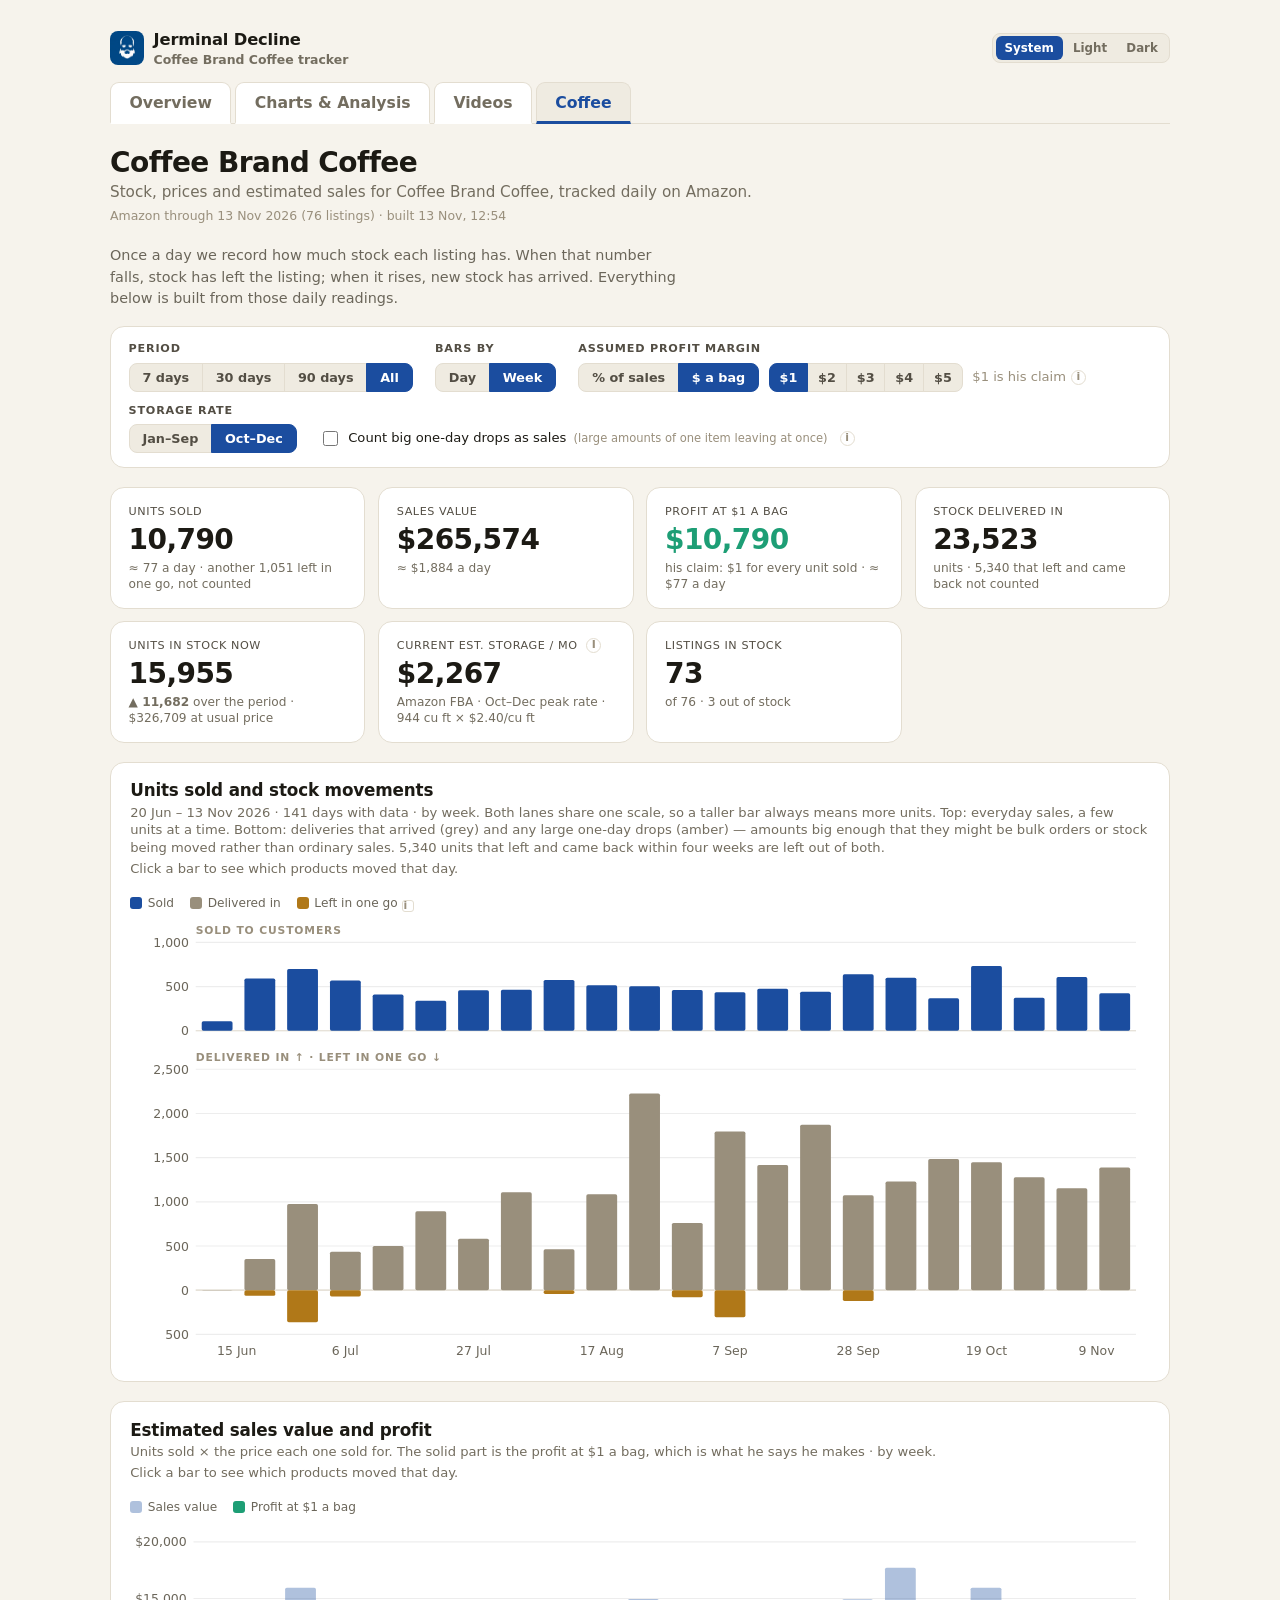
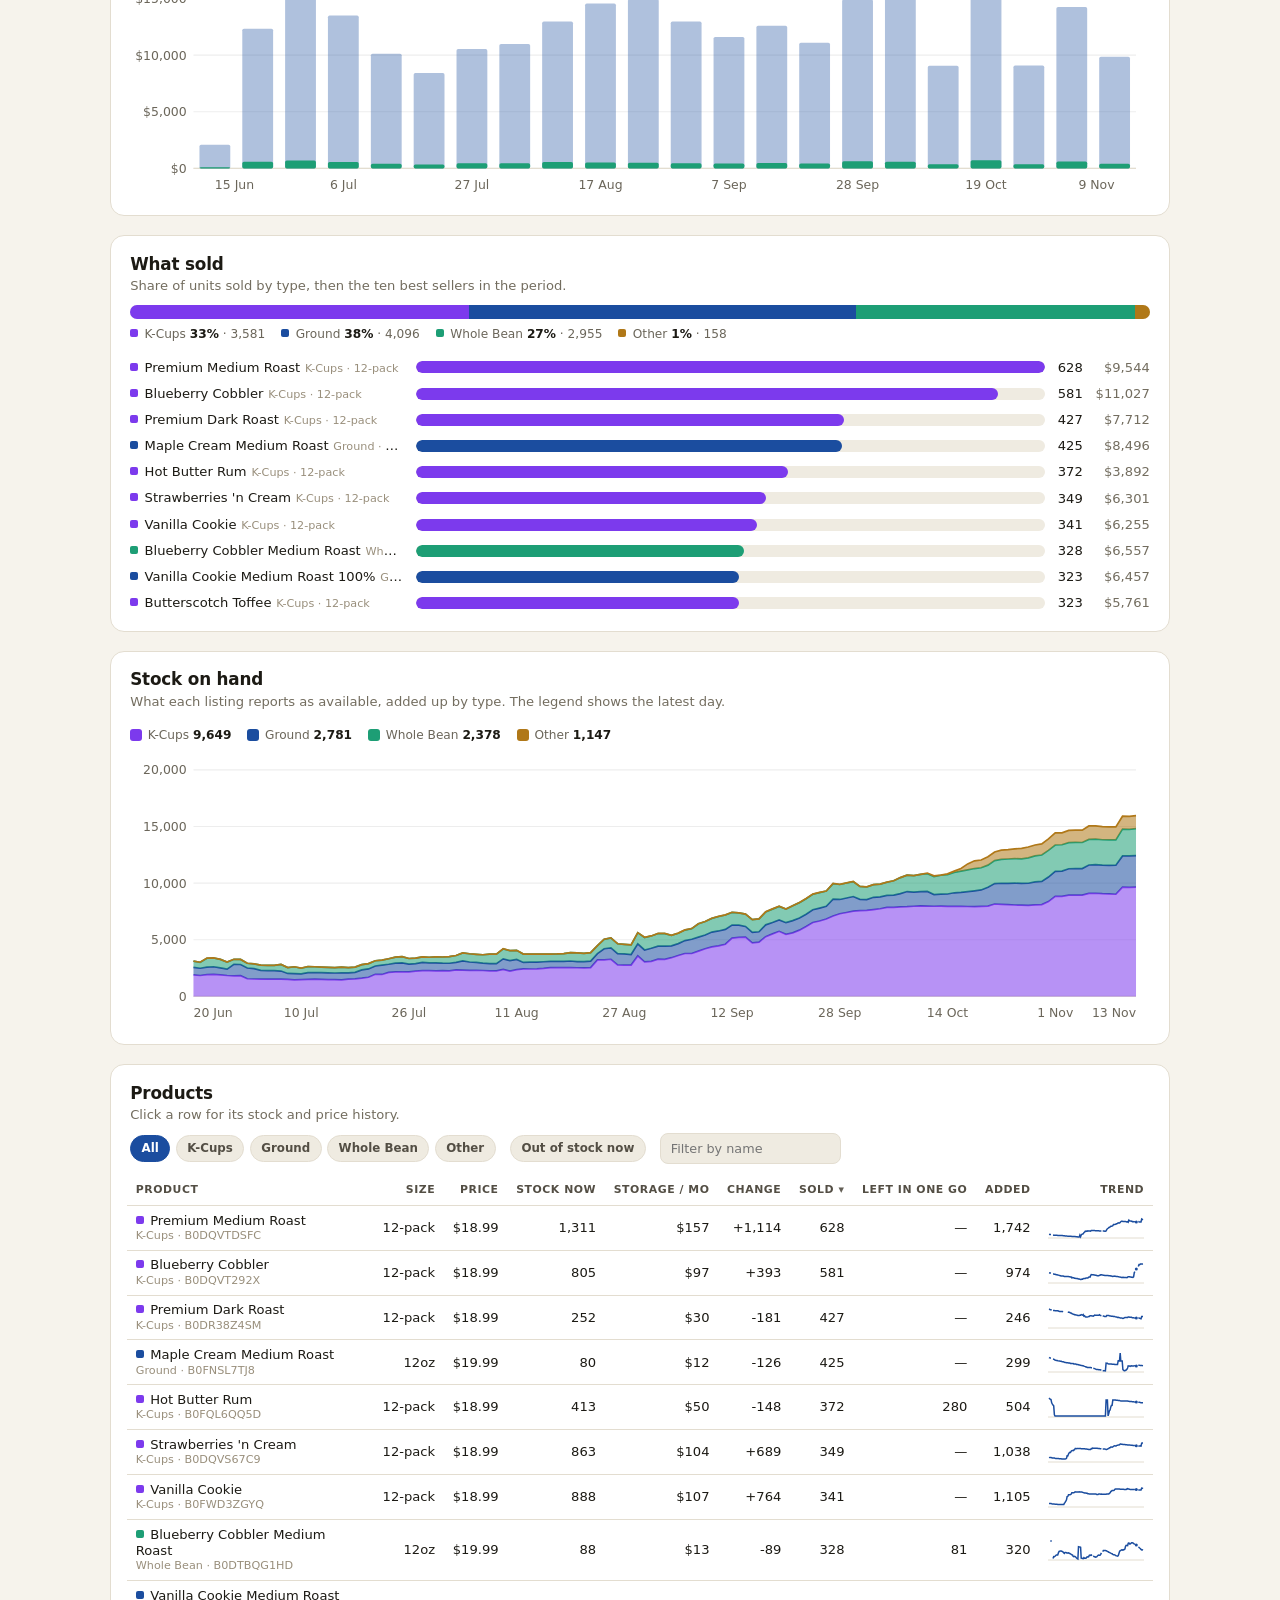
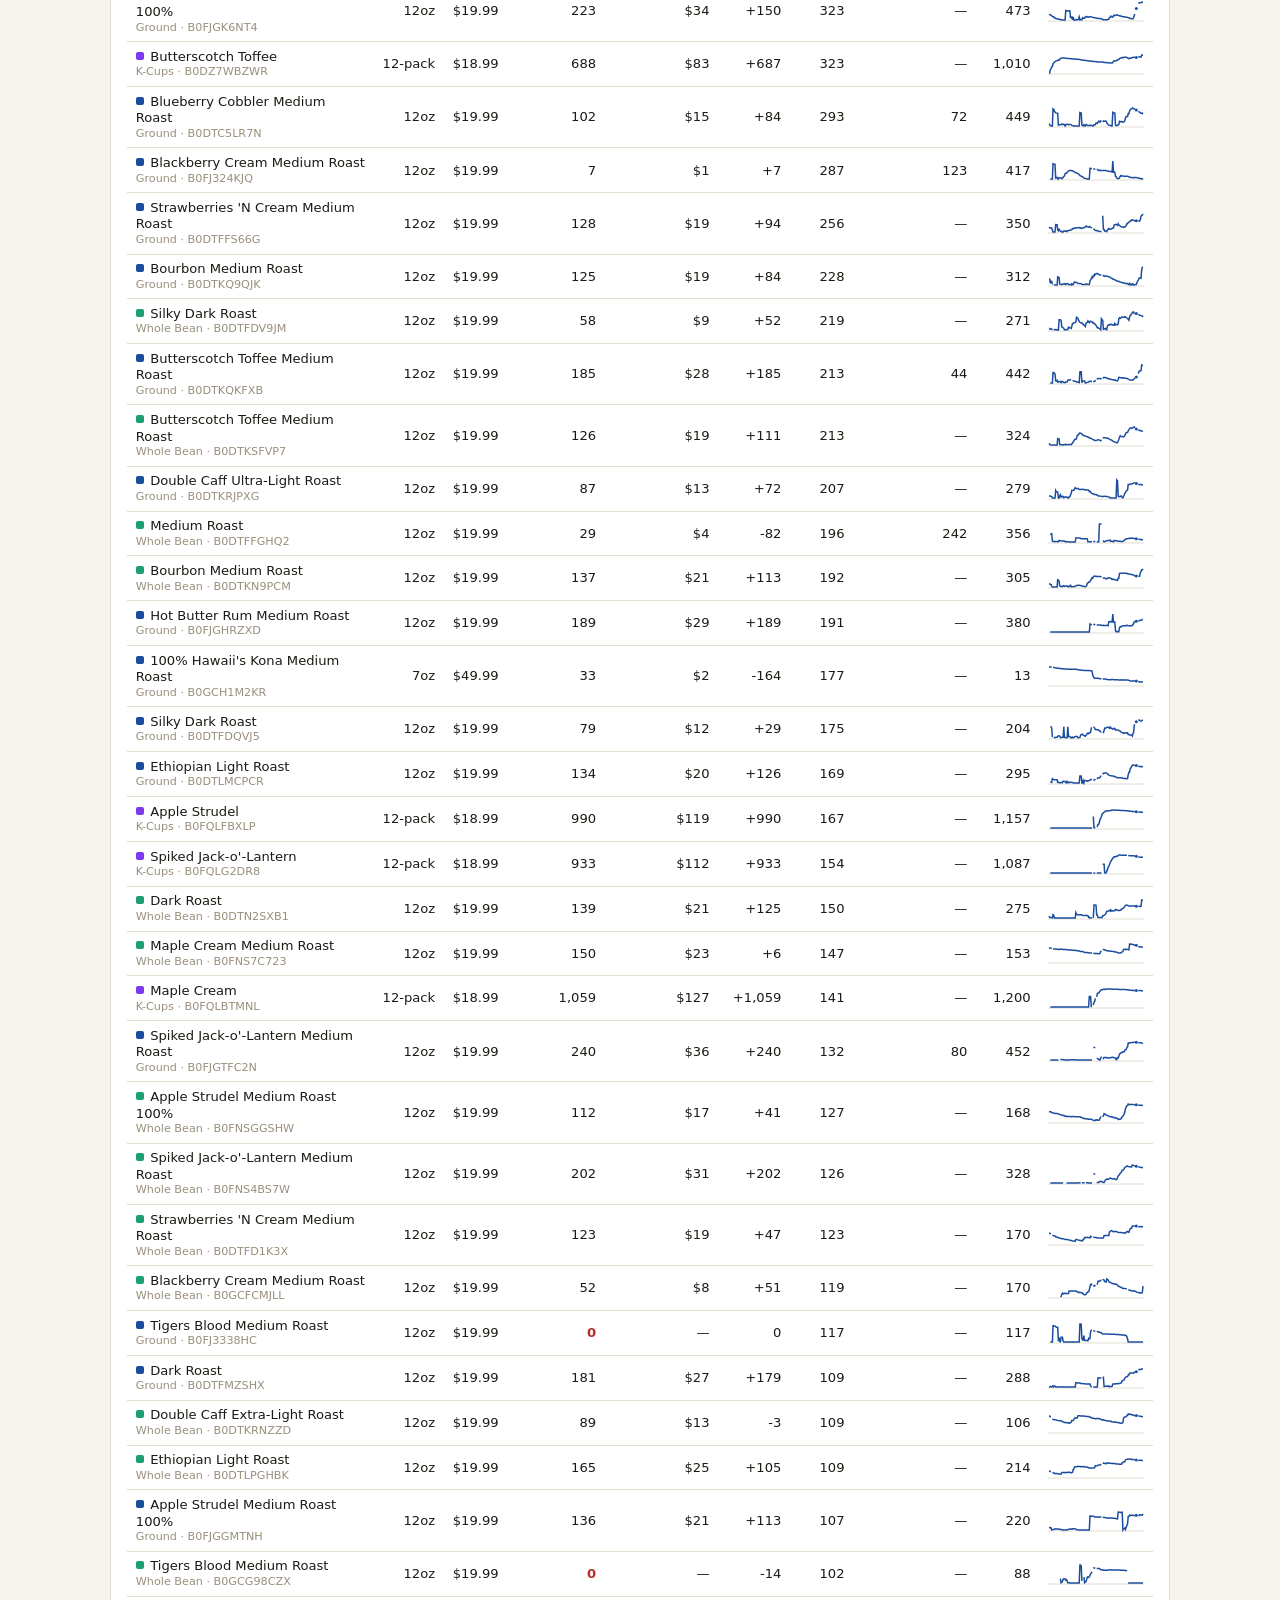
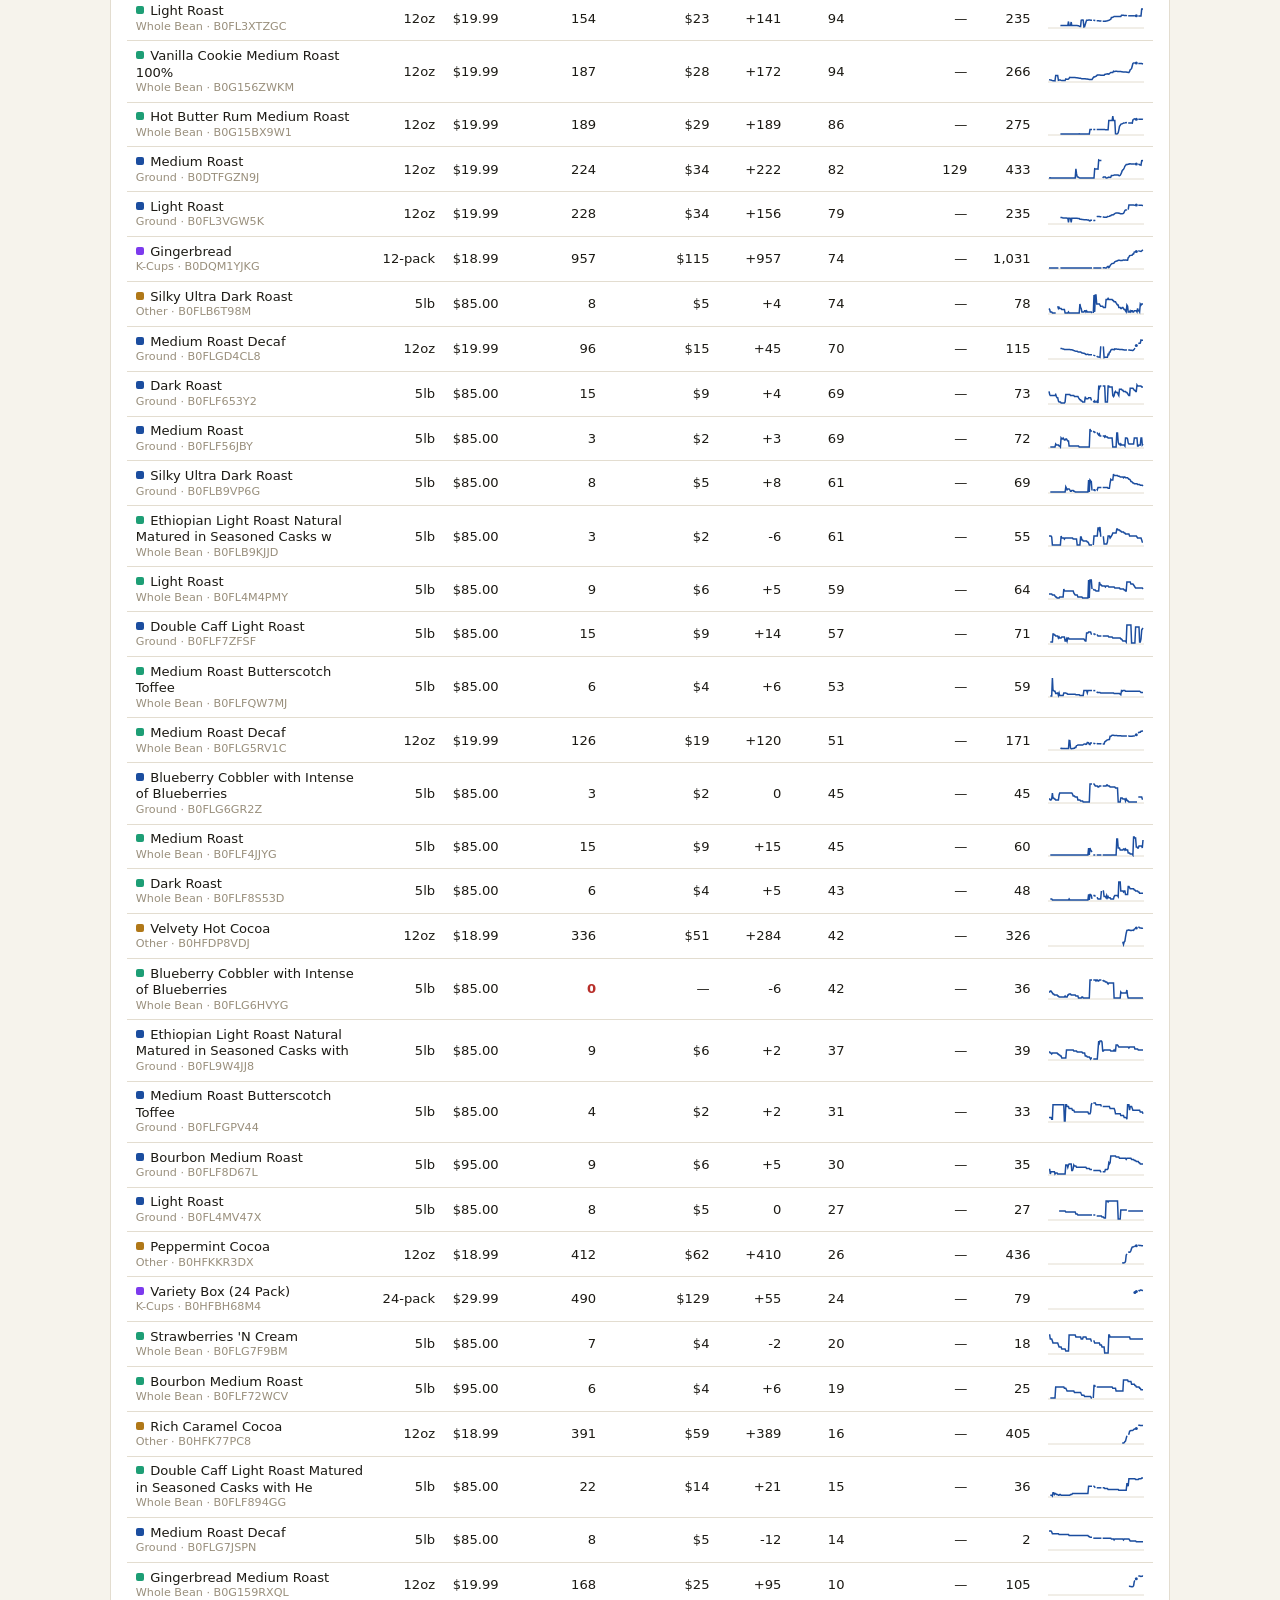
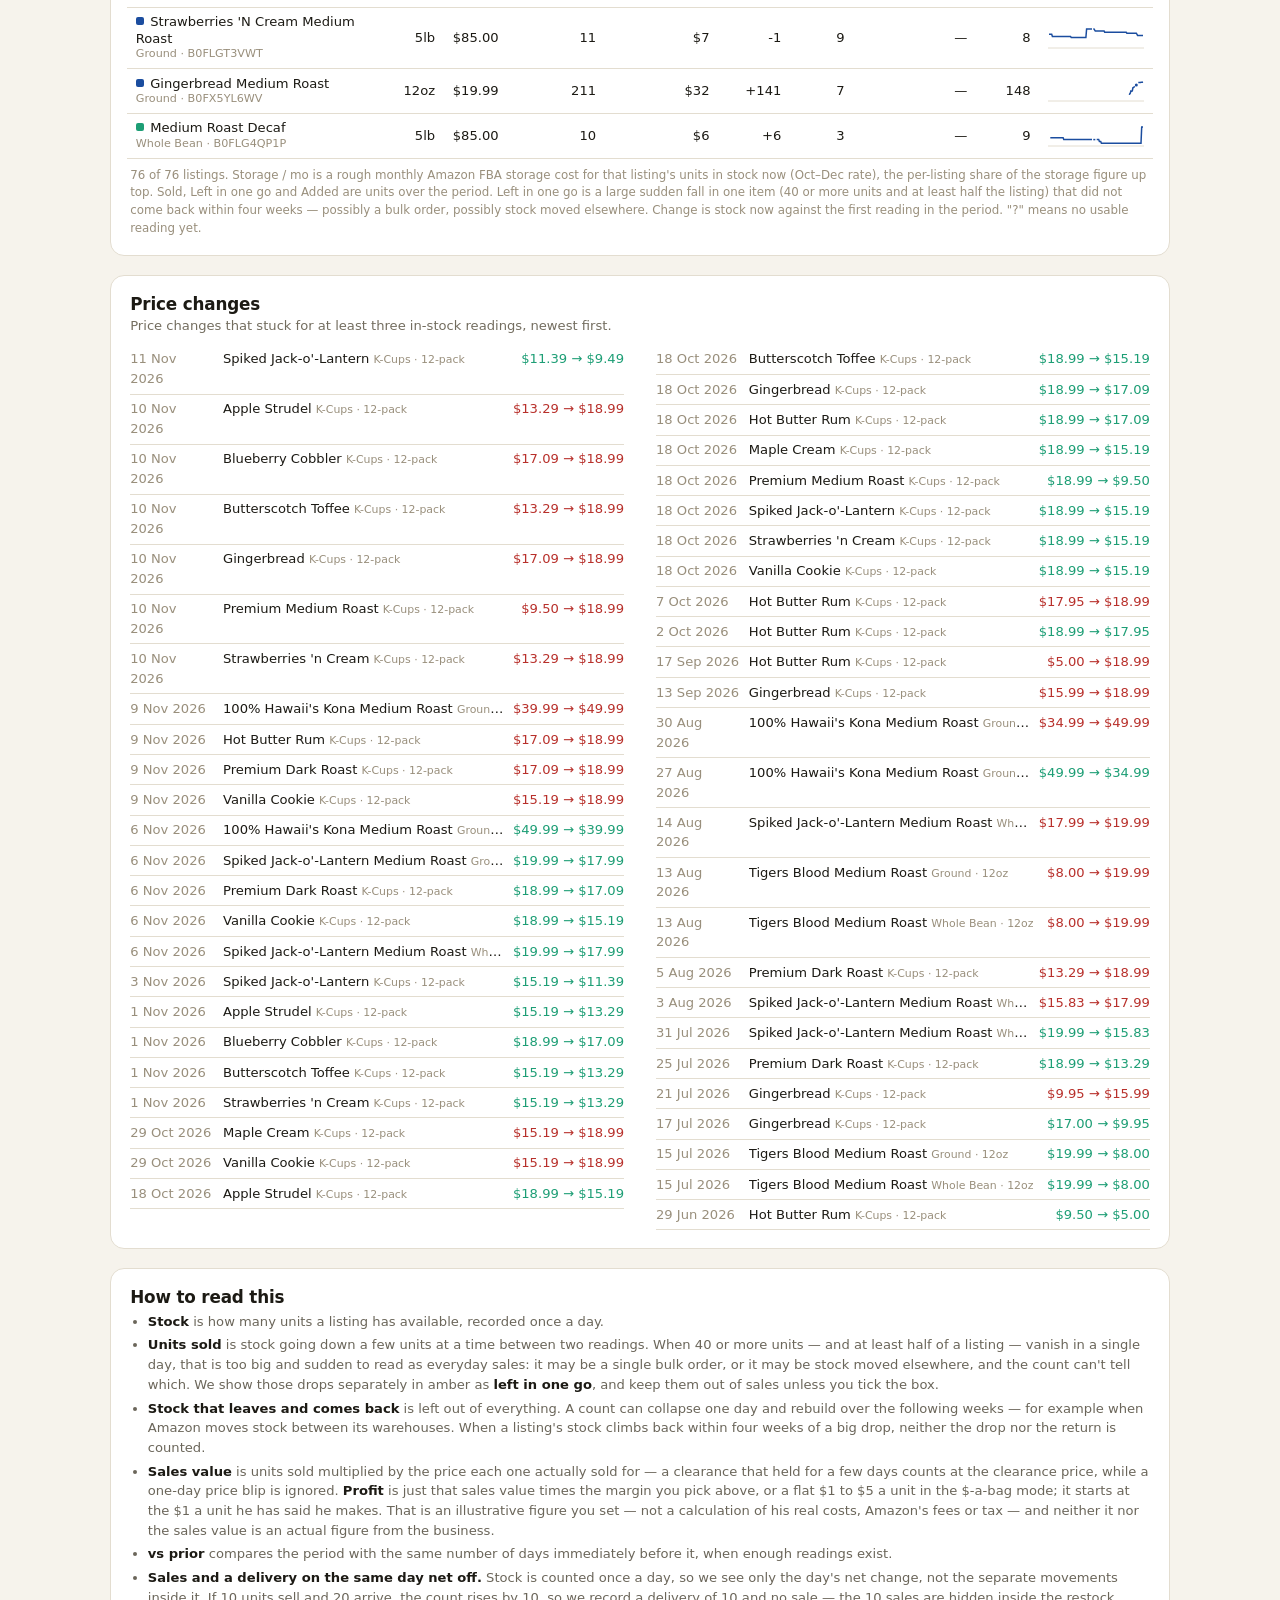
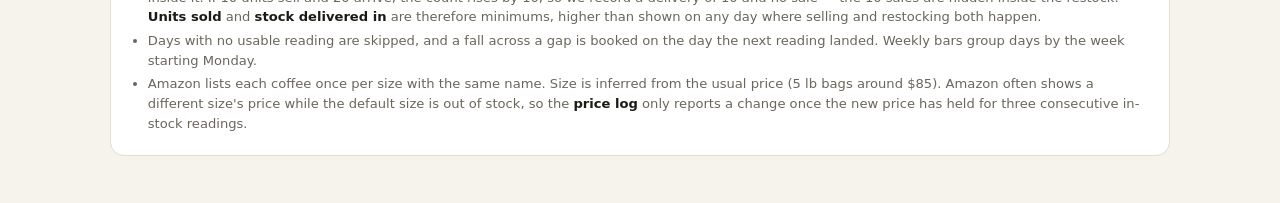
==== public/coffee.html @ 676203bc "coffee: per-listing storage/mo column + balanced KPI grid Add a "Storage / mo" column to the listing" ====
<!DOCTYPE html>
<html lang="en">
<head>
<meta charset="utf-8">
<meta name="viewport" content="width=device-width, initial-scale=1">
<title>Coffee Brand Coffee tracker · Jerminal Decline</title>
<meta name="description" content="Daily stock, prices and estimated sales for Coffee Brand Coffee on Amazon.">
<link rel="icon" href="logo.png" type="image/png">
<script>
// Theme, applied before paint. Same key as the main site so the choice carries over.
(function(){ var k='jd-theme', c=null; try{ c=localStorage.getItem(k); }catch(e){}
  if (c==='light'||c==='dark') document.documentElement.setAttribute('data-theme', c); })();
</script>
<style>
:root{ color-scheme:light dark;
  --brand:#6aa3ff;--bg:#0d1220;--surface:#161c2e;--surface-2:#1d2538;--border:#29314a;
  --text:#ede8d8;--text-muted:#9aa0b3;--text-dim:#6c728a;--accent:var(--brand);--accent-fill:#2a5cbf;
  --up:#4dd0a0;--down:#ff6b66;--label:#b9c0d0;--subtext:#8b93a8;
  --accent-2:#e0a458;--accent-2-bg:rgba(224,164,88,0.14);--accent-2-text:#e0a458;
  --f-kcups:#c084fc;--f-ground:#6aa3ff;--f-wb:#4dd0a0;--f-other:#e0a458;
  --grid:rgba(255,255,255,0.07);--tip-bg:#0b0f1a }
@media (prefers-color-scheme: light){ :root:not([data-theme="dark"]):not([data-theme="light"]){
  --brand:#1b4d9f;--bg:#f6f3ec;--surface:#ffffff;--surface-2:#efebe1;--border:#e3ddd0;--accent-fill:#1b4d9f;
  --text:#1c1a14;--text-muted:#6b665a;--text-dim:#998f7c;--accent:var(--brand);
  --up:#1d9e75;--down:#b8302b;--label:#534e44;--subtext:#736d5f;
  --accent-2:#b07818;--accent-2-bg:rgba(176,120,24,0.12);--accent-2-text:#8a5c0e;
  --f-kcups:#7c3aed;--f-ground:#1b4d9f;--f-wb:#1d9e75;--f-other:#b07818;
  --grid:rgba(0,0,0,0.07);--tip-bg:#1c1a14 } }
:root[data-theme="light"]{ color-scheme:light;
  --brand:#1b4d9f;--bg:#f6f3ec;--surface:#ffffff;--surface-2:#efebe1;--border:#e3ddd0;--accent-fill:#1b4d9f;
  --text:#1c1a14;--text-muted:#6b665a;--text-dim:#998f7c;--accent:var(--brand);
  --up:#1d9e75;--down:#b8302b;--label:#534e44;--subtext:#736d5f;
  --accent-2:#b07818;--accent-2-bg:rgba(176,120,24,0.12);--accent-2-text:#8a5c0e;
  --f-kcups:#7c3aed;--f-ground:#1b4d9f;--f-wb:#1d9e75;--f-other:#b07818;
  --grid:rgba(0,0,0,0.07);--tip-bg:#1c1a14 }
:root[data-theme="dark"]{ color-scheme:dark }

*{box-sizing:border-box}
body{background:var(--bg);color:var(--text);font-family:system-ui,-apple-system,"Segoe UI",sans-serif;margin:0;padding:28px;line-height:1.5}
.wrap{max-width:1060px;margin:0 auto}
a{color:var(--accent)}
.util-bar{display:flex;justify-content:space-between;align-items:center;gap:1rem;margin-bottom:0.9rem;flex-wrap:wrap}
.util-brand{display:flex;align-items:center;gap:0.6rem;text-decoration:none;color:inherit}
.brand-logo{width:34px;height:34px;flex:0 0 34px;border-radius:8px;object-fit:cover}
.util-brand-name{font-size:1.02rem;font-weight:800;letter-spacing:-0.01em;line-height:1.15}
.util-brand-tagline{font-size:0.78rem;font-weight:600;color:var(--subtext);line-height:1.2;margin-top:0.05rem}
.util-cluster{display:flex;align-items:center;gap:0.5rem;margin-left:auto}
.back{font-size:0.8rem;font-weight:700;text-decoration:none;color:var(--subtext);padding:0.35rem 0.6rem;border:1px solid var(--border);border-radius:8px;background:var(--surface-2)}
.back:hover{color:var(--text)}
.theme-seg{display:inline-flex;background:var(--surface-2);border:1px solid var(--border);border-radius:8px;padding:0.15rem;gap:0.1rem}
.theme-seg-btn{display:inline-flex;align-items:center;gap:0.32rem;appearance:none;background:transparent;border:none;color:var(--subtext);font-family:inherit;font-size:0.74rem;font-weight:700;padding:0.3rem 0.55rem;border-radius:6px;cursor:pointer}
.theme-seg-btn.active{background:var(--accent-fill);color:#fff}
.theme-seg-btn:hover{color:var(--text)}
.theme-seg-btn.active:hover{color:#fff}
/* Section tabs, copied from the main site so this page reads as its fourth tab.
   The other three are links back to the main page; Coffee is the selected one. */
.ds-tabs{display:flex;gap:0.25rem;border-bottom:1px solid var(--border);margin:0 0 1.4rem}
.ds-tab{appearance:none;display:inline-block;background:var(--surface);border:1px solid var(--border);border-bottom:2px solid transparent;color:var(--subtext);font-family:inherit;font-size:0.98rem;font-weight:700;line-height:normal;padding:0.6rem 1.15rem;cursor:pointer;margin-bottom:-1px;border-radius:9px 9px 0 0;text-decoration:none;transition:background .14s,color .14s}
.ds-tab:hover{color:var(--text);background:var(--surface-2)}
.ds-tab:focus-visible{outline:none;box-shadow:0 0 0 3px rgba(106,163,255,0.28)}
.ds-tab[aria-selected="true"]{color:var(--accent);background:var(--surface-2);border-bottom-color:var(--accent);border-bottom-width:3px;cursor:default}
@media (max-width:680px){.ds-tabs{gap:0.2rem}.ds-tab{font-size:0.9rem;padding:0.55rem 0.7rem}}

h1{font-size:1.75rem;font-weight:900;letter-spacing:-0.02em;margin:0 0 0.15rem;line-height:1.15;text-wrap:balance}
.sub{color:var(--subtext);margin:0 0 0.2rem;font-size:0.95rem}
.fresh{font-size:0.78rem;color:var(--text-dim);margin:0 0 1.2rem}

.controls{display:flex;flex-wrap:wrap;gap:0.7rem 1.4rem;align-items:flex-end;background:var(--surface);border:1px solid var(--border);border-radius:14px;padding:0.9rem 1.1rem;margin-bottom:1.2rem}
.ctl{display:flex;flex-direction:column;gap:0.3rem}
.ctl-label{font-size:0.7rem;font-weight:800;text-transform:uppercase;letter-spacing:0.07em;color:var(--label)}
.seg{display:inline-flex}
.seg button{appearance:none;white-space:nowrap;background:var(--surface-2);border:1px solid var(--border);color:var(--label);font-family:inherit;font-size:0.8rem;font-weight:700;padding:0.36rem 0.8rem;cursor:pointer;margin-left:-1px;border-radius:0}
.seg button:first-child{border-radius:8px 0 0 8px;margin-left:0}
.seg button:last-child{border-radius:0 8px 8px 0}
.seg button[aria-pressed="true"]{background:var(--accent-fill);border-color:var(--accent-fill);color:#fff;position:relative;z-index:1}
.seg button:hover{color:var(--text)}
.seg button[aria-pressed="true"]:hover{color:#fff}
.margin{display:flex;flex-wrap:wrap;align-items:center;gap:0.5rem 0.6rem}
.margin input[type=range]{width:160px;accent-color:var(--accent-fill)}
.margin input[type=number]{width:4.2rem;font:inherit;font-weight:700;padding:0.28rem 0.4rem;border:1px solid var(--border);border-radius:8px;background:var(--surface-2);color:var(--text);text-align:right}
.margin-pct{display:inline-flex;align-items:center;gap:0.6rem}
.margin-claim{display:inline-flex;align-items:center;font-size:0.82rem;color:var(--text-dim)}
.margin-bag{display:inline-flex;flex-wrap:wrap;align-items:center;gap:0.5rem 0.6rem}
.seg.tight button{padding:0.36rem 0.62rem;font-variant-numeric:tabular-nums}
.margin-pct[hidden],.margin-bag[hidden]{display:none}
.check{display:flex;align-items:center;gap:0.45rem;font-size:0.82rem;color:var(--text);padding-bottom:0.25rem}
.check input{accent-color:var(--accent-fill);width:15px;height:15px}
.check small{color:var(--text-dim);font-size:0.72rem}
.info{display:inline-flex;align-items:center;justify-content:center;width:15px;height:15px;border-radius:50%;font-size:0.68rem;font-weight:700;color:var(--text-dim);border:1px solid var(--border);cursor:help;line-height:1;margin-left:0.3rem;vertical-align:1px;font-style:normal}
.intro{font-size:0.9rem;color:var(--text-muted);margin:0 0 1rem;max-width:62ch;line-height:1.5}

.kpis{display:grid;grid-template-columns:repeat(2,1fr);gap:0.8rem;margin-bottom:1.2rem}
@media (min-width:760px){.kpis{grid-template-columns:repeat(4,1fr)}}
.kpi{background:var(--surface);border:1px solid var(--border);border-radius:14px;padding:0.95rem 1.1rem}
.kpi-label{font-size:0.7rem;text-transform:uppercase;letter-spacing:0.05em;color:var(--label);margin-bottom:0.35rem}
.kpi-num{font-size:1.75rem;font-weight:800;letter-spacing:-0.02em;line-height:1;font-variant-numeric:tabular-nums}
.kpi-sub{font-size:0.76rem;color:var(--subtext);margin-top:0.35rem;line-height:1.35}
.kpi-num.net{color:var(--up)}
.dl{font-weight:800;white-space:nowrap}
.dl.up{color:var(--up)} .dl.down{color:var(--down)} .dl.flat{color:var(--text-dim)}

.panel{background:var(--surface);border:1px solid var(--border);border-radius:14px;padding:1.1rem 1.2rem;margin-bottom:1.2rem}
.panel-head{display:flex;justify-content:space-between;align-items:flex-start;gap:1rem;flex-wrap:wrap;margin-bottom:0.6rem}
.panel-title{font-size:1.05rem;font-weight:800;letter-spacing:-0.01em;line-height:1.2}
.panel-sub{font-size:0.82rem;color:var(--subtext);margin-top:0.2rem;line-height:1.35}
.legend{display:flex;flex-wrap:wrap;gap:0.3rem 1rem;font-size:0.76rem;color:var(--text-muted);align-items:center}
.legend i{display:inline-block;width:12px;height:12px;border-radius:3px;margin-right:0.35rem;vertical-align:-2px}
.legend b{color:var(--text);font-weight:700}
.chart{width:100%;height:auto;display:block}
.chart text{font-family:inherit;font-size:11px;fill:var(--text-muted)}
.chart .lane{font-size:9.5px;font-weight:800;letter-spacing:0.08em;fill:var(--text-dim)}
.chart .grid{stroke:var(--grid);stroke-width:1}
.chart .axis{stroke:var(--border);stroke-width:1}
.chart .hit{fill:transparent}
.chart .hit:hover{fill:var(--grid)}
.two{display:grid;grid-template-columns:1fr 1fr;gap:1rem}
@media (max-width:720px){.two{grid-template-columns:1fr}}

.share{display:flex;height:14px;border-radius:7px;overflow:hidden;margin:0.3rem 0 0.4rem;background:var(--surface-2)}
.share i{display:block;height:100%}
.share-legend{display:flex;flex-wrap:wrap;gap:0.3rem 1rem;font-size:0.76rem;color:var(--text-muted);margin-bottom:0.9rem}
.share-legend b{color:var(--text)}
.top{display:grid;grid-template-columns:minmax(150px,1.3fr) 3fr auto auto;gap:0.4rem 0.8rem;align-items:center;font-size:0.82rem}
.top-row{display:contents;cursor:pointer}
.top-name{overflow:hidden;text-overflow:ellipsis;white-space:nowrap}
.top-name small{color:var(--text-dim);font-size:0.7rem;margin-left:0.3rem}
.top-row:hover .top-name{color:var(--accent)}
.top-bar{height:12px;background:var(--surface-2);border-radius:6px;overflow:hidden}
.top-bar i{display:block;height:100%;border-radius:6px}
.top-units,.top-gross{font-variant-numeric:tabular-nums;text-align:right;white-space:nowrap}
.top-gross{color:var(--subtext)}
@media (max-width:560px){.top{grid-template-columns:minmax(110px,1fr) 2fr auto}.top-gross{display:none}.top-name{white-space:normal;line-height:1.2}}

.filters{display:flex;flex-wrap:wrap;gap:0.5rem 0.9rem;align-items:center;margin:0.1rem 0 0.7rem}
.chips{display:flex;flex-wrap:wrap;gap:0.35rem}
.chips button{appearance:none;background:var(--surface-2);border:1px solid var(--border);color:var(--label);font:inherit;font-size:0.74rem;font-weight:700;padding:0.25rem 0.65rem;border-radius:999px;cursor:pointer}
.chips button:hover{color:var(--text)}
.chips button[aria-pressed="true"]{background:var(--accent-fill);border-color:var(--accent-fill);color:#fff}
.filters input{font:inherit;font-size:0.8rem;padding:0.3rem 0.6rem;border:1px solid var(--border);border-radius:8px;background:var(--surface-2);color:var(--text);min-width:180px}
.tbl-wrap{overflow-x:auto;margin:0 -0.2rem}
table{border-collapse:collapse;width:100%;font-size:0.82rem;min-width:840px}
th,td{padding:0.42rem 0.55rem;text-align:right;border-bottom:1px solid var(--border);white-space:nowrap;font-variant-numeric:tabular-nums}
th{font-size:0.68rem;text-transform:uppercase;letter-spacing:0.05em;color:var(--label);font-weight:800;position:sticky;top:0;background:var(--surface);z-index:2}
th button{appearance:none;background:none;border:none;font:inherit;color:inherit;cursor:pointer;padding:0;text-transform:inherit;letter-spacing:inherit}
th button[data-dir]::after{content:" \25B4";opacity:0.9}
th button[data-dir="desc"]::after{content:" \25BE"}
th:first-child,td:first-child{text-align:left;position:sticky;left:0;background:var(--surface);z-index:1}
th:first-child{z-index:3}
td.name{max-width:250px;white-space:normal;line-height:1.25}
td.name small{display:block;color:var(--text-dim);font-size:0.7rem}
tr.row{cursor:pointer}
tr.row:hover td{background:var(--surface-2)}
tr.row.sel td{background:linear-gradient(var(--accent-2-bg),var(--accent-2-bg)),var(--surface)}
.fam{display:inline-block;width:8px;height:8px;border-radius:2px;margin-right:0.4rem;vertical-align:1px}
.oos{color:var(--down);font-weight:700}
.cap{color:var(--text-dim)}
.spark{width:96px;height:22px;vertical-align:middle}
.spark polyline{fill:none;stroke:var(--accent);stroke-width:1.5}
.spark .base{stroke:var(--border)}
.tfoot{font-size:0.74rem;color:var(--text-dim);margin-top:0.5rem}

.detail{margin-top:1rem;padding-top:1rem;border-top:1px solid var(--border)}
.detail-head{display:flex;justify-content:space-between;gap:1rem;flex-wrap:wrap;align-items:baseline}
.detail-stats{font-size:0.8rem;color:var(--text-muted)}
.detail-stats b{color:var(--text)}
.detail-close{appearance:none;background:var(--surface-2);border:1px solid var(--border);color:var(--label);font:inherit;font-size:0.74rem;font-weight:700;padding:0.25rem 0.6rem;border-radius:8px;cursor:pointer}
/* Click a bar: the day (or week) behind it opens in its own panel below both charts, product by product. */
.chart .hit{cursor:pointer}
.chart .hit.picked{fill:var(--accent-2-bg)}
.dayview .panel-sub b{color:var(--text)}
.dayview .tbl-wrap{margin-top:0.5rem}
.dayview table{min-width:480px}

.pricelog{list-style:none;margin:0;padding:0;columns:2;column-gap:2rem;font-size:0.82rem}
@media (max-width:720px){.pricelog{columns:1}}
.pricelog li{break-inside:avoid;padding:0.3rem 0;border-bottom:1px solid var(--border);display:flex;gap:0.6rem;justify-content:space-between}
.pricelog .d{color:var(--text-dim);font-variant-numeric:tabular-nums;flex:0 0 5.2rem}
.pricelog .n{flex:1;min-width:0;overflow:hidden;text-overflow:ellipsis;white-space:nowrap}
.pricelog .n small{color:var(--text-dim)}
.pricelog .p{font-variant-numeric:tabular-nums;white-space:nowrap}
.pricelog .p.dn{color:var(--up)}
.pricelog .p.upp{color:var(--down)}
.pricelog .sale{font-size:0.66rem;font-weight:800;text-transform:uppercase;letter-spacing:0.05em;color:var(--accent-2-text);background:var(--accent-2-bg);border-radius:4px;padding:0 0.3rem;margin-left:0.3rem}

.notes{font-size:0.82rem;color:var(--text-muted)}
.notes ul{margin:0.3rem 0 0;padding-left:1.1rem}
.notes li{margin:0.25rem 0}
.notes b{color:var(--text)}
.empty{color:var(--text-dim);font-size:0.85rem;padding:1.2rem 0;text-align:center}

#tip{position:fixed;z-index:100;pointer-events:none;background:var(--tip-bg);color:#fff;font-size:0.76rem;line-height:1.35;padding:0.4rem 0.6rem;border-radius:8px;box-shadow:0 6px 18px rgba(0,0,0,0.35);max-width:260px;display:none;white-space:pre-line}
@media (max-width:560px){body{padding:16px}.margin input[type=range]{width:120px}.kpi-num{font-size:1.5rem}}
</style>
</head>
<body>
<div class="wrap">
  <div class="util-bar">
    <a class="util-brand" href="/" title="Back to Jerminal Decline">
      <img class="brand-logo" src="logo.png" alt="" width="34" height="34">
      <span>
        <span class="util-brand-name">Jerminal Decline</span>
        <span class="util-brand-tagline" style="display:block">Coffee Brand Coffee tracker</span>
      </span>
    </a>
    <div class="util-cluster">
      <div class="theme-seg" id="themeSeg" role="group" aria-label="Colour theme">
        <button type="button" class="theme-seg-btn" data-theme-choice="system">System</button>
        <button type="button" class="theme-seg-btn" data-theme-choice="light">Light</button>
        <button type="button" class="theme-seg-btn" data-theme-choice="dark">Dark</button>
      </div>
    </div>
  </div>
  <nav class="ds-tabs" role="tablist" aria-label="Sections">
    <a class="ds-tab" role="tab" href="/">Overview</a>
    <a class="ds-tab" role="tab" href="/?tab=analysis">Charts &amp; Analysis</a>
    <a class="ds-tab" role="tab" href="/?tab=videos">Videos</a>
    <span class="ds-tab" role="tab" aria-selected="true">Coffee</span>
  </nav>

  <h1>Coffee Brand Coffee</h1>
  <p class="sub">Stock, prices and estimated sales for Coffee Brand Coffee, tracked daily on Amazon.</p>
  <p class="fresh" id="fresh">Loading…</p>
  <p class="intro">Once a day we record how much stock each listing has. When that number falls, stock has left the listing; when it rises, new stock has arrived. Everything below is built from those daily readings.</p>

  <div class="controls" id="controls">
    <div class="ctl"><span class="ctl-label">Period</span>
      <div class="seg" role="group" aria-label="Period">
        <button type="button" data-per="7" aria-pressed="false">7 days</button>
        <button type="button" data-per="30" aria-pressed="false">30 days</button>
        <button type="button" data-per="90" aria-pressed="false">90 days</button>
        <button type="button" data-per="0" aria-pressed="true">All</button>
      </div></div>
    <div class="ctl"><span class="ctl-label">Bars by</span>
      <div class="seg" role="group" aria-label="Group bars by">
        <button type="button" data-group="day" aria-pressed="true">Day</button>
        <button type="button" data-group="week" aria-pressed="false">Week</button>
      </div></div>
    <div class="ctl"><span class="ctl-label">Assumed profit margin</span>
      <div class="margin">
        <div class="seg" role="group" aria-label="Margin basis">
          <button type="button" data-mb="pct" aria-pressed="false">% of sales</button>
          <button type="button" data-mb="bag" aria-pressed="true">$ a bag</button>
        </div>
        <span class="margin-pct" id="marginPct" hidden><input type="range" id="marginRange" min="0" max="100" step="1" value="15" aria-label="Margin percent">
        <input type="number" id="marginNum" min="0" max="100" step="1" value="15" aria-label="Margin percent"><span>%</span></span>
        <span class="margin-bag" id="marginBag"><span class="seg tight" role="group" aria-label="Profit per bag">
          <button type="button" data-bag="1" aria-pressed="true">$1</button><button type="button" data-bag="2" aria-pressed="false">$2</button><button type="button" data-bag="3" aria-pressed="false">$3</button><button type="button" data-bag="4" aria-pressed="false">$4</button><button type="button" data-bag="5" aria-pressed="false">$5</button>
        </span><span class="margin-claim">$1 is his claim<i class="info" data-tip="He has said he makes about a dollar a bag. In this mode every unit sold — a box of K-cups included — earns the amount you pick, whatever its price. $1 is the figure he has given; the higher amounts let you see the totals at a larger profit per bag.">i</i></span></span>
      </div></div>
    <div class="ctl"><span class="ctl-label">Storage rate</span>
      <div class="seg" role="group" aria-label="Storage season">
        <button type="button" data-store="base" aria-pressed="false">Jan–Sep</button>
        <button type="button" data-store="peak" aria-pressed="false">Oct–Dec</button>
      </div></div>
    <label class="check"><input type="checkbox" id="bulkChk"> Count big one-day drops as sales <small>(large amounts of one item leaving at once)</small><i class="info" data-tip="Now and then 40 or more units of one item — at least half of what the listing had — disappear between one day's reading and the next. A fall that large and sudden is unusual for everyday sales: it could be a single bulk order, or it could be stock being moved elsewhere (his own shop, a wholesale buyer, or another Amazon warehouse). The stock count on its own can't tell which. These drops are shown separately in amber and left out of the sales totals unless you tick the box. If the same amount returns to the listing within four weeks, it is treated as a temporary move and left out of both the drop and the delivery figures.">i</i></label>
  </div>

  <div class="kpis" id="kpis"></div>

  <div class="panel">
    <div class="panel-head">
      <div><div class="panel-title">Units sold and stock movements</div><div class="panel-sub" id="movSub"></div><div class="panel-sub">Click a bar to see which products moved that day.</div></div>
      <div class="legend"><span><i style="background:var(--brand)"></i>Sold</span><span><i style="background:var(--text-dim)"></i>Delivered in</span><span><i style="background:var(--accent-2)"></i>Left in one go<i class="info" data-tip="Now and then 40 or more units of one item — at least half of what the listing had — disappear between one day's reading and the next. A fall that large and sudden is unusual for everyday sales: it could be a single bulk order, or it could be stock being moved elsewhere (his own shop, a wholesale buyer, or another Amazon warehouse). The stock count on its own can't tell which. These drops are shown separately in amber and left out of the sales totals unless you tick the box. If the same amount returns to the listing within four weeks, it is treated as a temporary move and left out of both the drop and the delivery figures.">i</i></span></div>
    </div>
    <div id="movChart"></div>
  </div>

  <div class="panel">
    <div class="panel-head">
      <div><div class="panel-title">Estimated sales value and profit</div><div class="panel-sub" id="revSub"></div><div class="panel-sub">Click a bar to see which products moved that day.</div></div>
      <div class="legend"><span><i style="background:var(--brand);opacity:0.35"></i>Sales value</span><span><i style="background:var(--up)"></i><span id="revNetLeg">Profit</span></span></div>
    </div>
    <div id="revChart"></div>
  </div>

  <div class="panel dayview" id="dayPanel" hidden></div>

  <div class="panel">
    <div class="panel-head">
      <div><div class="panel-title">What sold</div><div class="panel-sub" id="topSub"></div></div>
    </div>
    <div id="share"></div>
    <div class="top" id="top"></div>
  </div>

  <div class="panel">
    <div class="panel-head">
      <div><div class="panel-title">Stock on hand</div><div class="panel-sub" id="ohSub"></div></div>
      <div class="legend" id="ohLegend"></div>
    </div>
    <div id="ohChart"></div>
  </div>

  <div class="panel">
    <div class="panel-head">
      <div><div class="panel-title">Products</div><div class="panel-sub">Click a row for its stock and price history.</div></div>
    </div>
    <div class="filters">
      <div class="chips" id="famChips">
        <button type="button" data-fam="all" aria-pressed="true">All</button>
        <button type="button" data-fam="K-Cups" aria-pressed="false">K-Cups</button>
        <button type="button" data-fam="Ground" aria-pressed="false">Ground</button>
        <button type="button" data-fam="Whole Bean" aria-pressed="false">Whole Bean</button>
        <button type="button" data-fam="Other" aria-pressed="false">Other</button>
      </div>
      <div class="chips"><button type="button" id="oosChip" aria-pressed="false">Out of stock now</button></div>
      <input type="search" id="q" placeholder="Filter by name" aria-label="Filter by name">
    </div>
    <div class="tbl-wrap"><table id="tbl"><thead></thead><tbody></tbody></table></div>
    <div class="tfoot" id="tfoot"></div>
    <div class="detail" id="detail" hidden></div>
  </div>

  <div class="panel">
    <div class="panel-head">
      <div><div class="panel-title">Price changes</div><div class="panel-sub" id="plSub"></div></div>
    </div>
    <ul class="pricelog" id="pricelog"></ul>
  </div>

  <div class="panel notes">
    <div class="panel-title" style="color:var(--text)">How to read this</div>
    <ul>
      <li><b>Stock</b> is how many units a listing has available, recorded once a day.</li>
      <li><b>Units sold</b> is stock going down a few units at a time between two readings. When 40 or more units — and at least half of a listing — vanish in a single day, that is too big and sudden to read as everyday sales: it may be a single bulk order, or it may be stock moved elsewhere, and the count can't tell which. We show those drops separately in amber as <b>left in one go</b>, and keep them out of sales unless you tick the box.</li>
      <li><b>Stock that leaves and comes back</b> is left out of everything. A count can collapse one day and rebuild over the following weeks — for example when Amazon moves stock between its warehouses. When a listing's stock climbs back within four weeks of a big drop, neither the drop nor the return is counted.</li>
      <li><b>Sales value</b> is units sold multiplied by the price each one actually sold for — a clearance that held for a few days counts at the clearance price, while a one-day price blip is ignored. <b>Profit</b> is just that sales value times the margin you pick above, or a flat $1 to $5 a unit in the $-a-bag mode; it starts at the $1 a unit he has said he makes. That is an illustrative figure you set — not a calculation of his real costs, Amazon's fees or tax — and neither it nor the sales value is an actual figure from the business.</li>
      <li><b>vs prior</b> compares the period with the same number of days immediately before it, when enough readings exist.</li>
      <li><b>Sales and a delivery on the same day net off.</b> Stock is counted once a day, so we see only the day's net change, not the separate movements inside it. If 10 units sell and 20 arrive, the count rises by 10, so we record a delivery of 10 and no sale — the 10 sales are hidden inside the restock. <b>Units sold</b> and <b>stock delivered in</b> are therefore minimums, higher than shown on any day where selling and restocking both happen.</li>
      <li>Days with no usable reading are skipped, and a fall across a gap is booked on the day the next reading landed. Weekly bars group days by the week starting Monday.</li>
      <li>Amazon lists each coffee once per size with the same name. Size is inferred from the usual price (5 lb bags around $85). Amazon often shows a different size's price while the default size is out of stock, so the <b>price log</b> only reports a change once the new price has held for three consecutive in-stock readings.</li>
    </ul>
  </div>
</div>
<div id="tip" role="tooltip"></div>

<script>
(function(){
'use strict';
const MONTHS=['Jan','Feb','Mar','Apr','May','Jun','Jul','Aug','Sep','Oct','Nov','Dec'];
const FAM=[['K-Cups','var(--f-kcups)'],['Ground','var(--f-ground)'],['Whole Bean','var(--f-wb)'],['Other','var(--f-other)']];
const famColor=f=>{const m=FAM.find(x=>x[0]===f);return m?m[1]:'var(--f-other)'};
const BULK_MIN=40, BULK_SHARE=0.5, WEEK_ABOVE=45, PRICE_MIN_RUN=3;
const state={period:0,margin:15,mode:'bag',bag:1,bulk:false,store:(new Date().getMonth()>=9?'peak':'base'),day:null,daySort:{key:'sl',dir:'desc'},group:'auto',sort:{key:'sold',dir:'desc'},sel:null,fam:'all',oos:false,q:''};
let DATA=null, CH={};

const fmtU=n=>Math.round(n).toLocaleString('en-US');
const fmtM=n=>'$'+Math.round(n).toLocaleString('en-US');
const fmtP=n=>n==null?'—':'$'+n.toFixed(2);
const fmtD=d=>{const p=d.split('-');return (+p[2])+' '+MONTHS[+p[1]-1]};
const fmtDY=d=>{const p=d.split('-');return (+p[2])+' '+MONTHS[+p[1]-1]+' '+p[0]};
const esc=s=>String(s).replace(/[&<>"]/g,c=>({'&':'&amp;','<':'&lt;','>':'&gt;','"':'&quot;'}[c]));
const dayMs=864e5, toT=d=>Date.parse(d+'T00:00:00Z');
const sum=a=>a.reduce((x,y)=>x+y,0);
// Net is either a share of gross sales, or his own claim of a dollar a unit.
const netOf=(gross,units)=>state.mode==='bag'?units*state.bag:gross*state.margin/100;
const netLabel=()=>state.mode==='bag'?'at $'+state.bag+' a bag':'at '+state.margin+'%';

// Est. FBA storage cost: per-unit cubic feet by size × Amazon's published monthly storage
// rate. 12-pack / 12oz / 5lb cu ft are from the listings' stated package dimensions; 24-pack
// and 7oz are estimates. Standard-size rate: $0.78/cu ft Jan–Sep, $2.40 Oct–Dec (peak).
const CUFT={'12-pack':0.050,'12oz':0.063,'5lb':0.26,'24-pack':0.11,'7oz':0.03};
const cuftOf=s=>CUFT[s.size]!=null?CUFT[s.size]:0.06;
const STORE_RATE={base:0.78, peak:2.40};

// ---- derive per-SKU daily movements once per channel -------------------------
// A fall is treated as a sale unless it is a big one-day drop (40+ units and >= half
// the listing). A drop that size is ambiguous — could be a bulk order, could be stock
// moved elsewhere — so it is held apart from ordinary sales, not asserted either way
// (2026-11-12, Brad: don't claim these are transfers). Stock also leaves and returns
// (e.g. an Amazon inter-warehouse move): each big drop is paired with the climb-back on
// the same listing inside RETURN_DAYS and both legs are removed, so a round-trip counts
// as neither a drop nor a delivery. What never comes back is the "left in one go" figure.
const RETURN_DAYS=28;
function deriveSku(s, days, cap){
  const n=days.length, sold=new Array(n).fill(0), bulk=new Array(n).fill(0), rest=new Array(n).fill(0), ret=new Array(n).fill(0);
  let pv=null;
  for(let i=0;i<n;i++){
    const v=s.stock[i]; if(v==null) continue;
    const capped = cap!=null && v>=cap;
    if(pv!=null && !capped){
      const d=v-pv;
      if(d<0){ const drop=-d; if(drop>=BULK_MIN && drop>=BULK_SHARE*pv) bulk[i]=drop; else sold[i]=drop; }
      else if(d>0) rest[i]=d;
    }
    pv = capped ? null : v;   // never difference across a capped reading
  }
  const open=[];   // big drops still waiting for their stock to come back, oldest first
  for(let i=0;i<n;i++){
    while(open.length && toT(days[i])-toT(days[open[0].i])>RETURN_DAYS*dayMs) open.shift();
    if(rest[i]>0){
      for(const o of open){ if(!rest[i]) break; const back=Math.min(o.left,rest[i]); o.left-=back; rest[i]-=back; bulk[o.i]-=back; ret[i]+=back; }
      while(open.length && open[0].left<=0) open.shift();
    }
    if(bulk[i]>0) open.push({i,left:bulk[i]});
  }
  // a remnant too small to be a big drop is ordinary selling during the round-trip
  for(let i=0;i<n;i++) if(bulk[i]>0 && bulk[i]<BULK_MIN){ sold[i]+=bulk[i]; bulk[i]=0; }
  s.sold=sold; s.bulk=bulk; s.rest=rest; s.ret=ret;
  // Value each day's sales at the price that HELD for >= PRICE_MIN_RUN in-stock
  // readings (the same rule the price log uses), carried forward across one-day
  // buy-box flaps and gaps: a clearance lasting a few days is valued at the
  // clearance price, a one-day flap is not. Before any held price appears, the
  // usual (modal) price stands in.
  const eff=new Array(n).fill(null), valid=[];
  for(let i=0;i<n;i++) if(s.prices[i]!=null && s.stock[i]>0) valid.push({i,p:s.prices[i]});
  const runLen=new Array(valid.length).fill(1);
  for(let start=0,k=1;k<=valid.length;k++) if(k===valid.length || Math.abs(valid[k].p-valid[k-1].p)>=0.005){ for(let m=start;m<k;m++) runLen[m]=k-start; start=k; }
  let held=(s.price!=null?s.price:null), vk=0;
  for(let i=0;i<n;i++){ if(vk<valid.length && valid[vk].i===i){ if(runLen[vk]>=PRICE_MIN_RUN) held=valid[vk].p; vk++; } eff[i]=held; }
  s.effPrice=eff;
  s.last=lastKnown(s.stock);
  s.lastCapped = cap!=null && s.last!=null && s.last>=cap;
}
function lastKnown(a){ for(let i=a.length-1;i>=0;i--) if(a[i]!=null) return a[i]; return null; }
function firstKnownFrom(a,i0){ for(let i=i0;i<a.length;i++) if(a[i]!=null) return a[i]; return null; }
function lastKnownBefore(a,i0){ for(let i=i0;i>=0;i--) if(a[i]!=null) return a[i]; return null; }

function prepChannel(name){
  const c=DATA[name]; if(!c) return null;
  const skus=c.skus.map(s=>Object.assign({channel:name},s));
  skus.forEach(s=>deriveSku(s,c.days,c.cap));
  return {days:c.days, skus, cap:c.cap};
}
function cur(){ return CH.amazon; }
// Amazon reports a true unit count, so nothing is ever capped.
function capOf(){ return null; }

// ---- windows -------------------------------------------------------------------
function windowFor(c){
  const n=c.days.length; if(!state.period) return [0,n-1];
  const cutoff=toT(c.days[n-1])-(state.period-1)*dayMs;
  let i0=0; while(i0<n-1 && toT(c.days[i0])<cutoff) i0++;
  return [i0,n-1];
}
// the same number of days immediately before the window; null when too thin to compare
function prevWindow(c,i0){
  if(!state.period||i0===0) return null;
  const end=toT(c.days[i0])-dayMs, start=end-(state.period-1)*dayMs;
  let a=-1,b=-1; for(let i=0;i<i0;i++){ const t=toT(c.days[i]); if(t>=start&&t<=end){ if(a<0)a=i; b=i; } }
  if(a<0 || b-a+1 < state.period*0.5) return null;
  return [a,b];
}

// ---- aggregate a window --------------------------------------------------------
function aggregate(c,[i0,i1]){
  const days=c.days.slice(i0,i1+1), n=days.length;
  const sold=new Array(n).fill(0), bulk=new Array(n).fill(0), rest=new Array(n).fill(0), gross=new Array(n).fill(0), grossBulk=new Array(n).fill(0);
  const byFam={}, famSold={}; FAM.forEach(f=>{byFam[f[0]]=new Array(n).fill(0); famSold[f[0]]=0;});
  let onHand=0,onHandVal=0,onHandCuft=0,capped=0,inStock=0,oos=0,unknown=0,retU=0,ohDelta=0;
  const rows=[];
  for(const s of c.skus){
    const p=s.price||0; let sl=0,bk=0,rs=0,oo=0,rg=0;
    for(let i=0;i<n;i++){ const j=i0+i, ep=(s.effPrice&&s.effPrice[j]!=null)?s.effPrice[j]:p;
      sold[i]+=s.sold[j]; bulk[i]+=s.bulk[j]; rest[i]+=s.rest[j]; retU+=s.ret[j]; gross[i]+=s.sold[j]*ep; grossBulk[i]+=s.bulk[j]*ep;
      sl+=s.sold[j]; bk+=s.bulk[j]; rs+=s.rest[j]; rg+=(s.sold[j]+(state.bulk?s.bulk[j]:0))*ep; if(s.stock[j]===0) oo++;
      const v = s.stock[j]!=null ? s.stock[j] : lastKnownBefore(s.stock,j); if(v!=null) byFam[s.family][i]+=v; }
    famSold[s.family]+=sl+(state.bulk?bk:0);
    const first=firstKnownFrom(s.stock,i0), cap=capOf(s);
    if(first!=null&&s.last!=null&&!(cap!=null&&(first>=cap||s.last>=cap))) ohDelta+=s.last-first;
    rows.push({s, name:s.name+(s.variant?' · '+s.variant:''), fam:s.family, size:s.size, price:s.price, channel:s.channel,
      stock:s.last, capped:cap!=null&&s.last!=null&&s.last>=cap, delta:(first!=null&&s.last!=null)?s.last-first:null,
      sold:sl+(state.bulk?bk:0), bulk:bk, rest:rs, oos:oo, gross:rg, series:s.stock.slice(i0,i1+1)});
    if(s.last==null){unknown++;continue;}
    if(s.last>0) inStock++; else oos++;
    onHand+=s.last; onHandVal+=s.last*p; onHandCuft+=s.last*cuftOf(s); if(s.lastCapped) capped++;
  }
  return {days,i0,i1,sold,bulk,rest,gross,grossBulk,byFam,famSold,rows,onHand,onHandVal,onHandCuft,capped,inStock,oos,unknown,retU,ohDelta,
    soldU:sum(sold),bulkU:sum(bulk),restU:sum(rest),grossU:sum(gross),grossBulkU:sum(grossBulk),
    units:sum(sold)+(state.bulk?sum(bulk):0), grossAll:sum(gross)+(state.bulk?sum(grossBulk):0)};
}

// ---- day / week grouping for the time charts -----------------------------------
function weekStart(d){ const t=new Date(toT(d)); const dow=(t.getUTCDay()+6)%7; t.setUTCDate(t.getUTCDate()-dow); return t.toISOString().slice(0,10); }
function effGroup(A){ return state.group==='auto' ? (A.days.length>WEEK_ABOVE?'week':'day') : state.group; }
function series(A){
  if(effGroup(A)!=='week') return A;
  const keys=[], m=new Map();
  A.days.forEach((d,i)=>{ const k=weekStart(d); if(!m.has(k)){ m.set(k,{n:0,sold:0,bulk:0,rest:0,gross:0,grossBulk:0}); keys.push(k);} const g=m.get(k); g.n++; g.sold+=A.sold[i]; g.bulk+=A.bulk[i]; g.rest+=A.rest[i]; g.gross+=A.gross[i]; g.grossBulk+=A.grossBulk[i]; });
  const pick=k=>keys.map(x=>m.get(x)[k]);
  return {weekly:true, days:keys, counts:pick('n'), sold:pick('sold'), bulk:pick('bulk'), rest:pick('rest'), gross:pick('gross'), grossBulk:pick('grossBulk')};
}
const when=(S,i)=> S.weekly ? `Week of ${fmtDY(S.days[i])} (${S.counts[i]} day${S.counts[i]===1?'':'s'} with data)` : fmtDY(S.days[i]);
const picked=(S,i)=> state.day&&state.day.key===S.days[i] ? ' picked' : '';

// ---- SVG helpers ---------------------------------------------------------------
function niceMax(v){ if(v<=0) return 1; const p=Math.pow(10,Math.floor(Math.log10(v))); const m=v/p; const s=[1,1.2,1.5,2,2.5,3,4,5,6,8,10].find(x=>m<=x); return s*p; }
function ticks(max,k){ const o=[]; for(let i=0;i<=k;i++) o.push(max*i/k); return o; }
function xLabels(days, x, W, y){ const n=days.length, every=Math.max(1,Math.ceil(n/(W<480?4:W<700?6:9)));
  const idx=[]; for(let i=0;i<n;i+=every) idx.push(i);
  if(idx[idx.length-1]!==n-1){ if(x(n-1)-x(idx[idx.length-1]) < 52) idx[idx.length-1]=n-1; else idx.push(n-1); }
  return idx.map(i=>`<text x="${x(i).toFixed(1)}" y="${y}" text-anchor="${i===n-1?'end':i===0?'start':'middle'}">${fmtD(days[i])}</text>`).join(''); }
function frame(W,H){ return `<svg class="chart" viewBox="0 0 ${W} ${H}" role="img">`; }
// A 900-unit viewBox scaled onto a 330px phone shrinks 11px text to 4px. Measure
// the container and draw at that width instead; re-rendered on resize.
function cw(id,max){ const el=document.getElementById(id); const w=el?el.clientWidth:0; return Math.round(Math.max(300,Math.min(max,w||max))); }
// Pick a tick count whose steps are round numbers: 250 in five steps of 50, not four of 62.5.
function kFor(M,want){ if(!(M>0)||want<2) return want; const e=Math.floor(Math.log10(M)); if(e<1) return want; const unit=Math.pow(10,e-1);
  for(const k of [want,want+1,want-1,want+2,want-2]){ if(k<2) continue; const st=M/k/unit; if(Math.abs(st-Math.round(st))<1e-9) return k; } return want; }
function hgrid(M,k,pl,W,pr,y0,sc,f){ k=kFor(M,k); let g=''; for(const t of ticks(M,k)){ const y=y0-t*sc; g+=`<line class="grid" x1="${pl}" x2="${W-pr}" y1="${y.toFixed(1)}" y2="${y.toFixed(1)}"/><text x="${pl-6}" y="${(y+4).toFixed(1)}" text-anchor="end">${f(t)}</text>`; } return g; }

// Two lanes on one x-axis, drawn at one shared scale (see below). Top: everyday
// sales, a few units at a time. Bottom: deliveries up, and big one-day drops down
// (large sudden falls that may be bulk orders or stock being moved — not asserted).
function movementsChart(S){
  const n=S.days.length; if(!n) return '<div class="empty">No readings in this period.</div>';
  const W=cw('movChart',900), narrow=W<600, pl=narrow?48:58, pr=12, pt=18, pb=26, gap=34, inc=state.bulk;
  const top=S.sold.map((v,i)=>v+(inc?S.bulk[i]:0)), anyOut=!inc&&S.bulk.some(v=>v>0);
  // Both lanes are drawn at ONE shared scale (the same pixels per unit), so equal
  // bar heights mean equal units: sales can no longer look bigger than deliveries
  // when they aren't (2026-11-12, Brad — the old split scales inverted that). Each
  // lane is only as tall as its own data needs and every lane uses the same
  // gridline step, so the taller lane is plainly the bigger flow.
  const rawT=Math.max(...top,1), rawU=Math.max(...S.rest,1), rawD=anyOut?Math.max(...S.bulk,1):0;
  const nm=niceMax(Math.max(rawT,rawU,rawD)), kw=narrow?3:4, step=nm/kFor(nm,kw);
  const ceilS=v=>v>0?Math.ceil(v/step-1e-9)*step:0;
  const Mtop=ceilS(rawT), Mup=ceilS(rawU), Mdn=ceilS(rawD), Mbig=Math.max(Mtop,Mup,Mdn);
  const Htall=narrow?150:195, sc=Htall/Mbig, h1=Mtop*sc, upH=Mup*sc, dnH=Mdn*sc;
  const y1=pt+h1, y2=pt+h1+gap+upH, H=y2+dnH+pb;
  const xs=(W-pl-pr)/n, bw=Math.max(2,xs*0.72), x=i=>pl+i*xs+xs/2;
  const gl=(bl,maxV,dir)=>{ let s=''; for(let t=0;t<=maxV+1e-6;t+=step){ if(dir<0&&t===0) continue; const y=bl-dir*t*sc; s+=`<line class="grid" x1="${pl}" x2="${W-pr}" y1="${y.toFixed(1)}" y2="${y.toFixed(1)}"/><text x="${pl-6}" y="${(y+4).toFixed(1)}" text-anchor="end">${fmtU(t)}</text>`; } return s; };
  let g=`<text class="lane" x="${pl}" y="${pt-7}">SOLD TO CUSTOMERS</text><text class="lane" x="${pl}" y="${y1+gap-7}">${anyOut?'DELIVERED IN ↑ · LEFT IN ONE GO ↓':'DELIVERED IN'}</text>`;
  g+=gl(y1,Mtop,1)+gl(y2,Mup,1)+(anyOut?gl(y2,Mdn,-1):'');
  let bars='';
  for(let i=0;i<n;i++){
    const xl=(x(i)-bw/2).toFixed(1), w=bw.toFixed(1);
    if(S.sold[i]>0) bars+=`<rect x="${xl}" y="${(y1-S.sold[i]*sc).toFixed(1)}" width="${w}" height="${(S.sold[i]*sc).toFixed(1)}" rx="1.5" fill="var(--brand)"/>`;
    if(inc&&S.bulk[i]>0) bars+=`<rect x="${xl}" y="${(y1-top[i]*sc).toFixed(1)}" width="${w}" height="${(S.bulk[i]*sc).toFixed(1)}" rx="1.5" fill="var(--accent-2)"/>`;
    if(S.rest[i]>0) bars+=`<rect x="${xl}" y="${(y2-S.rest[i]*sc).toFixed(1)}" width="${w}" height="${(S.rest[i]*sc).toFixed(1)}" rx="1.5" fill="var(--text-dim)"/>`;
    if(anyOut&&S.bulk[i]>0) bars+=`<rect x="${xl}" y="${y2.toFixed(1)}" width="${w}" height="${(S.bulk[i]*sc).toFixed(1)}" rx="1.5" fill="var(--accent-2)"/>`;
    const tip=`${when(S,i)}\nSold: ${fmtU(S.sold[i])} units${inc&&S.bulk[i]?` (includes ${fmtU(S.bulk[i])} that left in one go)`:''}\nDelivered in: ${fmtU(S.rest[i])}${!inc&&S.bulk[i]?`\nLeft in one go: ${fmtU(S.bulk[i])}`:''}`;
    bars+=`<rect class="hit${picked(S,i)}" data-key="${S.days[i]}" x="${(pl+i*xs).toFixed(1)}" y="${pt}" width="${xs.toFixed(1)}" height="${H-pt-pb}" data-tip="${esc(tip)}"/>`;
  }
  return frame(W,H)+g+`<line class="axis" x1="${pl}" x2="${W-pr}" y1="${y1}" y2="${y1}"/><line class="axis" x1="${pl}" x2="${W-pr}" y1="${y2}" y2="${y2}"/>`+bars+xLabels(S.days,x,W,H-8)+'</svg>';
}

function revenueChart(S){
  const n=S.days.length; if(!n) return '<div class="empty">No readings in this period.</div>';
  const W=cw('revChart',900), narrow=W<600, H=narrow?210:240, pl=narrow?48:56, pr=12, pt=14, pb=26;
  const inc=state.bulk, gross=S.gross.map((v,i)=>v+(inc?S.grossBulk[i]:0)), units=S.sold.map((v,i)=>v+(inc?S.bulk[i]:0));
  const M=niceMax(Math.max(...gross)), ih=H-pt-pb, sc=ih/M, y0=pt+ih;
  const step=(W-pl-pr)/n, bw=Math.max(2,step*0.72), x=i=>pl+i*step+step/2;
  let bars='';
  for(let i=0;i<n;i++){
    const xl=(x(i)-bw/2).toFixed(1), w=bw.toFixed(1), gv=gross[i], nv=netOf(gv,units[i]);
    if(gv>0){ bars+=`<rect x="${xl}" y="${(y0-gv*sc).toFixed(1)}" width="${w}" height="${(gv*sc).toFixed(1)}" rx="1.5" fill="var(--brand)" opacity="0.35"/>`;
      if(nv>0) bars+=`<rect x="${xl}" y="${(y0-nv*sc).toFixed(1)}" width="${w}" height="${(nv*sc).toFixed(1)}" rx="1.5" fill="var(--up)"/>`; }
    bars+=`<rect class="hit${picked(S,i)}" data-key="${S.days[i]}" x="${(pl+i*step).toFixed(1)}" y="${pt}" width="${step.toFixed(1)}" height="${ih}" data-tip="${esc(`${when(S,i)}\nSales value: ${fmtM(gv)}\nProfit ${netLabel()}: ${fmtM(nv)}`)}"/>`;
  }
  return frame(W,H)+hgrid(M,4,pl,W,pr,y0,sc,fmtM)+`<line class="axis" x1="${pl}" x2="${W-pr}" y1="${y0}" y2="${y0}"/>`+bars+xLabels(S.days,x,W,H-8)+'</svg>';
}

function onHandChart(A){
  const n=A.days.length; if(!n) return '<div class="empty">No readings in this period.</div>';
  const W=cw('ohChart',900), narrow=W<600, H=narrow?210:240, pl=narrow?48:56, pr=12, pt=14, pb=26;
  const fams=FAM.map(f=>f[0]).filter(f=>A.byFam[f].some(v=>v>0));
  const tot=A.days.map((_,i)=>fams.reduce((s,f)=>s+A.byFam[f][i],0));
  const M=niceMax(Math.max(...tot)), ih=H-pt-pb, sc=ih/M, y0=pt+ih;
  const x=i=> n===1 ? (pl+W-pr)/2 : pl+i*(W-pl-pr)/(n-1);
  let areas='', base=new Array(n).fill(0);
  for(const f of fams){
    const top=base.map((b,i)=>b+A.byFam[f][i]);
    const up=top.map((v,i)=>`${x(i).toFixed(1)},${(y0-v*sc).toFixed(1)}`).join(' ');
    const dn=base.map((v,i)=>`${x(i).toFixed(1)},${(y0-v*sc).toFixed(1)}`).reverse().join(' ');
    areas+=`<polygon points="${up} ${dn}" fill="${famColor(f)}" opacity="0.55"/><polyline points="${up}" fill="none" stroke="${famColor(f)}" stroke-width="1.5"/>`;
    base=top;
  }
  let hits=''; const step=(W-pl-pr)/Math.max(1,n-1);
  for(let i=0;i<n;i++){ const tip=`${fmtDY(A.days[i])}\nTotal: ${fmtU(tot[i])} units\n`+fams.map(f=>`${f}: ${fmtU(A.byFam[f][i])}`).join('\n');
    hits+=`<rect class="hit" x="${(x(i)-step/2).toFixed(1)}" y="${pt}" width="${step.toFixed(1)}" height="${ih}" data-tip="${esc(tip)}"/>`; }
  document.getElementById('ohLegend').innerHTML=fams.map(f=>`<span><i style="background:${famColor(f)}"></i>${f} <b>${fmtU(A.byFam[f][n-1])}</b></span>`).join('');
  return frame(W,H)+hgrid(M,4,pl,W,pr,y0,sc,fmtU)+`<line class="axis" x1="${pl}" x2="${W-pr}" y1="${y0}" y2="${y0}"/>`+areas+hits+xLabels(A.days,x,W,H-8)+'</svg>';
}

function lineChart(days, vals, opts){
  const dw=cw('detail',2000), W=dw>720?Math.min(440,Math.floor((dw-16)/2)):Math.max(300,dw), H=170, pl=opts.money?52:44, pr=10, pt=12, pb=24, n=days.length;
  const known=vals.filter(v=>v!=null); if(!known.length) return '<div class="empty">No readings.</div>';
  const M=niceMax(Math.max(...known)), ih=H-pt-pb, sc=ih/M, y0=pt+ih;
  const x=i=> n===1 ? (pl+W-pr)/2 : pl+i*(W-pl-pr)/(n-1);
  let segs=[], c=[]; vals.forEach((v,i)=>{ if(v==null){ if(c.length){segs.push(c);c=[];} } else c.push(`${x(i).toFixed(1)},${(y0-v*sc).toFixed(1)}`); }); if(c.length) segs.push(c);
  let path=segs.map(s=> s.length>1 ? `<polyline points="${s.join(' ')}" fill="none" stroke="${opts.color}" stroke-width="2" stroke-linejoin="round"/>` : `<circle cx="${s[0].split(',')[0]}" cy="${s[0].split(',')[1]}" r="3" fill="${opts.color}"/>`).join('');
  if(opts.cap!=null) vals.forEach((v,i)=>{ if(v!=null&&v>=opts.cap) path+=`<circle cx="${x(i).toFixed(1)}" cy="${(y0-v*sc).toFixed(1)}" r="3.5" fill="var(--surface)" stroke="${opts.color}" stroke-width="1.5"/>`; });
  let hits=''; const step=(W-pl-pr)/Math.max(1,n-1);
  for(let i=0;i<n;i++){ if(vals[i]==null) continue; const tip=`${fmtDY(days[i])}\n${opts.label}: ${opts.money?fmtP(vals[i]):fmtU(vals[i])+(opts.cap!=null&&vals[i]>=opts.cap?'+':'')}`;
    hits+=`<rect class="hit" x="${(x(i)-step/2).toFixed(1)}" y="${pt}" width="${step.toFixed(1)}" height="${ih}" data-tip="${esc(tip)}"/>`; }
  return frame(W,H)+hgrid(M,3,pl,W,pr,y0,sc,opts.money?(t=>'$'+(+t.toFixed(2))):fmtU)+`<line class="axis" x1="${pl}" x2="${W-pr}" y1="${y0}" y2="${y0}"/>`+path+hits+xLabels(days,x,W,H-8)+'</svg>';
}

function spark(vals){
  const n=vals.length, W=96, H=22, known=vals.filter(v=>v!=null); if(!known.length) return '';
  const M=Math.max(...known,1), x=i=> n===1?W/2:i*(W-2)/(n-1)+1, y=v=>H-2-(v/M)*(H-4);
  let segs=[],c=[]; vals.forEach((v,i)=>{ if(v==null){ if(c.length){segs.push(c);c=[];} } else c.push(`${x(i).toFixed(1)},${y(v).toFixed(1)}`); }); if(c.length) segs.push(c);
  return `<svg class="spark" viewBox="0 0 ${W} ${H}" aria-hidden="true"><line class="base" x1="0" x2="${W}" y1="${H-1}" y2="${H-1}"/>${segs.map(s=>s.length>1?`<polyline points="${s.join(' ')}"/>`:`<circle cx="${s[0].split(',')[0]}" cy="${s[0].split(',')[1]}" r="1.5" fill="var(--accent)"/>`).join('')}</svg>`;
}

// ---- render ---------------------------------------------------------------------
function periodLabel(A,S){ return `${fmtD(A.days[0])} – ${fmtDY(A.days[A.days.length-1])} · ${A.days.length} days with data${S&&S.weekly?' · by week':''}`; }
function deltaHtml(curV, prevV){
  if(prevV==null) return '';
  if(!(prevV>0)) return curV>0?`<span class="dl up">▲ new</span> vs prior ${state.period}d`:'';
  const p=(curV-prevV)/prevV*100, a=Math.abs(p);
  const cls=a<0.5?'flat':p>0?'up':'down', arrow=a<0.5?'■':p>0?'▲':'▼';
  return `<span class="dl ${cls}">${arrow} ${a<10?a.toFixed(1):Math.round(a)}%</span> vs prior ${state.period}d`;
}

function renderKpis(c,A,P){
  const nd=A.days.length, units=A.units, gross=A.grossAll, net=netOf(gross,units);
  const rate=v=> nd>1?`≈ ${fmtU(v/nd)} a day`:'';
  const j=(...xs)=>xs.filter(Boolean).join(' · ');
  const storeRate=STORE_RATE[state.store], storeCost=A.onHandCuft*storeRate;
  const oh=fmtU(A.onHand)+(A.capped?'+':'');
  const moved=A.bulkU;
  const tiles=[
    ['Units sold', fmtU(units), j(rate(units), P&&deltaHtml(units,P.units), state.bulk?`includes ${fmtU(moved)} that left in one go`:(moved?`another ${fmtU(moved)} left in one go, not counted`:''))],
    ['Sales value', fmtM(gross), j(nd>1?`≈ ${fmtM(gross/nd)} a day`:'', P&&deltaHtml(gross,P.grossAll))],
    ['Profit '+netLabel(), fmtM(net), j(state.mode==='bag'?(state.bag===1?'his claim: $1 for every unit sold':'$'+state.bag+' for every unit sold'):`if he keeps ${state.margin}% of the sales value`, state.mode==='bag'&&nd>1?`≈ ${fmtM(net/nd)} a day`:'', P&&deltaHtml(net,netOf(P.grossAll,P.units))), 'net'],
    ['Stock delivered in', fmtU(A.restU), j('units', P&&deltaHtml(A.restU,P.restU), A.retU?`${fmtU(A.retU)} that left and came back not counted`:'')],
    ['Units in stock now', oh, j(A.ohDelta?`<b>${A.ohDelta>0?'▲':'▼'} ${fmtU(Math.abs(A.ohDelta))}</b> over the period`:'', fmtM(A.onHandVal)+' at usual price')],
    [`Current est. storage / mo <i class="info" data-tip="Rough Amazon FBA storage cost: units on hand × each listing's size in cubic feet × Amazon's published monthly rate (standard-size $0.78/cu ft Jan–Sep, $2.40 Oct–Dec). Cubic feet come from the listings' stated package dimensions — the K-cup box, 12 oz and 5 lb bags measured, the 24-pack and 7 oz estimated. Base rate only: the utilization and aged-inventory surcharges are extra, so treat it as a floor. It is a monthly figure for the stock on hand right now — it does not change with the period filter above. Not a figure from the business.">i</i>`, fmtM(storeCost), j('Amazon FBA · '+(state.store==='peak'?'Oct–Dec peak':'Jan–Sep')+' rate', `${fmtU(A.onHandCuft)} cu ft × $${storeRate.toFixed(2)}/cu ft`)],
    ['Listings in stock', String(A.inStock), j(`of ${A.inStock+A.oos+A.unknown}`, `${A.oos} out of stock`, A.unknown?`${A.unknown} never read`:'')],
  ];
  document.getElementById('kpis').innerHTML=tiles.map(t=>`<div class="kpi"><div class="kpi-label">${t[0]}</div><div class="kpi-num ${t[3]||''}">${t[1]}</div><div class="kpi-sub">${t[2]}</div></div>`).join('');
}

// The channel day indexes behind one bar (one day, or every day in the week).
function dayIdx(A,S,key){ const out=[]; for(let k=0;k<A.days.length;k++){ const d=A.days[k]; if(S.weekly ? weekStart(d)===key : d===key) out.push(A.i0+k); } return out; }
function renderDayView(c,A,S){
  const el=document.getElementById('dayPanel'); el.hidden=true; el.innerHTML='';
  const d=state.day; if(!d) return;
  const js=dayIdx(A,S,d.key); if(!js.length){ state.day=null; return; }
  const rows=[], tot={sold:0,bulk:0,rest:0,ret:0,val:0};
  for(const s of c.skus){
    let sl=0,bk=0,rs=0,rt=0,val=0; const pp=s.price||0;
    for(const j of js){ const ep=(s.effPrice&&s.effPrice[j]!=null)?s.effPrice[j]:pp;
      sl+=s.sold[j]; bk+=s.bulk[j]; rs+=s.rest[j]; rt+=s.ret[j]; val+=(s.sold[j]+(state.bulk?s.bulk[j]:0))*ep; }
    if(state.bulk){ sl+=bk; bk=0; }
    if(!(sl||bk||rs||rt)) continue;
    rows.push({s,name:s.name+(s.variant?' · '+s.variant:''),sl,bk,rs,rt,val}); tot.sold+=sl; tot.bulk+=bk; tot.rest+=rs; tot.ret+=rt; tot.val+=val;
  }
  const k=state.daySort.key, dir=state.daySort.dir==='asc'?1:-1;
  rows.sort((a,b)=> k==='name' ? a.name.localeCompare(b.name)*dir : ((a[k]-b[k])*dir || b.sl-a.sl || b.rs-a.rs));
  const label=S.weekly?`Week of ${fmtDY(d.key)}`:fmtDY(d.key);
  const anyOut=rows.some(r=>r.bk), anyRet=rows.some(r=>r.rt);
  const cols=[['name','Product'],['sl','Sold'],...(anyOut?[['bk','Left in one go']]:[]),['rs','Added'],...(anyRet?[['rt','Came back']]:[]),['val','Value']];
  const th=cols.map(([key,lab])=>`<th><button type="button" data-dkey="${key}"${state.daySort.key===key?` data-dir="${state.daySort.dir}"`:''}>${lab}</button></th>`).join('');
  const small=s=>esc([s.variant?null:s.family, s.size].filter(Boolean).join(' · '));
  const cell=(r,key)=> key==='val' ? (r.sl?fmtM(r.val):'—') : (r[key]?fmtU(r[key]):'—');
  el.innerHTML=`<div class="panel-head"><div><div class="panel-title">${label} · what moved</div>
      <div class="panel-sub">Sold <b>${fmtU(tot.sold)}</b>${anyOut?` · left in one go <b>${fmtU(tot.bulk)}</b>`:''} · delivered in <b>${fmtU(tot.rest)}</b> · value <b>${fmtM(tot.val)}</b> · ${rows.length} listing${rows.length===1?'':'s'}. Click a heading to sort, or a product for its history.</div></div>
      <button type="button" class="detail-close" data-day-close>Close</button></div>
    <div class="tbl-wrap"><table class="daytbl"><thead><tr>${th}</tr></thead><tbody>${rows.map(r=>`<tr class="row" data-id="${esc(r.s.channel+'|'+r.s.id)}"><td class="name"><span class="fam" style="background:${famColor(r.s.family)}"></span>${esc(r.name)}<small>${small(r.s)}</small></td>${cols.slice(1).map(([key])=>`<td>${cell(r,key)}</td>`).join('')}</tr>`).join('')}</tbody></table></div>
    ${anyRet?'<div class="tfoot">Came back is stock returning to a listing within four weeks of a big one-day drop. It is not counted as a delivery.</div>':''}`;
  el.hidden=false;
}

function renderTop(c,A){
  const total=A.units||0;
  const fams=FAM.map(f=>f[0]).filter(f=>A.famSold[f]>0);
  document.getElementById('share').innerHTML = total ? `<div class="share">${fams.map(f=>`<i style="width:${(A.famSold[f]/total*100).toFixed(2)}%;background:${famColor(f)}" data-tip="${esc(f+': '+fmtU(A.famSold[f])+' units ('+Math.round(A.famSold[f]/total*100)+'%)')}"></i>`).join('')}</div>
    <div class="share-legend">${fams.map(f=>`<span><i class="fam" style="background:${famColor(f)}"></i>${f} <b>${Math.round(A.famSold[f]/total*100)}%</b> · ${fmtU(A.famSold[f])}</span>`).join('')}</div>` : '';
  const list=A.rows.filter(r=>r.sold>0).sort((a,b)=>b.sold-a.sold).slice(0,10), max=list.length?list[0].sold:1;
  document.getElementById('topSub').textContent = total ? `Share of units sold by type, then the ten best sellers in the period${state.bulk?' (big one-day drops counted as sold)':''}.` : 'No units sold in this period.';
  document.getElementById('top').innerHTML=list.map(r=>`<div class="top-row" data-id="${esc(r.s.channel+'|'+r.s.id)}" role="button" tabindex="0">
      <span class="top-name" title="${esc(r.name)}"><i class="fam" style="background:${famColor(r.fam)}"></i>${esc(r.name)}<small>${esc([r.s.variant?null:r.fam, r.size].filter(Boolean).join(' · '))}</small></span>
      <span class="top-bar"><i style="width:${(r.sold/max*100).toFixed(1)}%;background:${famColor(r.fam)}"></i></span>
      <span class="top-units">${fmtU(r.sold)}</span><span class="top-gross">${fmtM(r.gross)}</span></div>`).join('');
}

function renderTable(c,A){
  let rows=A.rows;
  if(state.fam!=='all') rows=rows.filter(r=>r.fam===state.fam);
  if(state.oos) rows=rows.filter(r=>r.stock===0);
  if(state.q){ const q=state.q.toLowerCase(); rows=rows.filter(r=>r.name.toLowerCase().includes(q)||(r.s.id||'').toLowerCase().includes(q)); }
  const storeRate=STORE_RATE[state.store];
  rows=rows.map(r=>({...r, storage: r.stock>0 ? r.stock*cuftOf(r.s)*storeRate : (r.stock===0?0:null)}));
  const k=state.sort.key, dir=state.sort.dir==='asc'?1:-1;
  rows=rows.slice().sort((a,b)=>{ let x=a[k],y=b[k]; if(x==null&&y==null) return 0; if(x==null) return 1; if(y==null) return -1; if(typeof x==='string') return x.localeCompare(y)*dir; return (x-y)*dir; });
  const cols=[['name','Product'],['size','Size'],['price','Price'],['stock','Stock now'],['storage','Storage / mo'],['delta','Change'],['sold','Sold'],['bulk','Left in one go'],['rest','Added'],['trend','Trend']];
  document.querySelector('#tbl thead').innerHTML='<tr>'+cols.map(([key,lab])=>`<th><button type="button" data-key="${key}" ${state.sort.key===key?`data-dir="${state.sort.dir}"`:''} ${key==='trend'?'disabled':''}>${lab}</button></th>`).join('')+'</tr>';
  document.querySelector('#tbl tbody').innerHTML=rows.length?rows.map(r=>`<tr class="row${state.sel===r.s.channel+'|'+r.s.id?' sel':''}" data-id="${esc(r.s.channel+'|'+r.s.id)}">
    <td class="name"><span class="fam" style="background:${famColor(r.fam)}"></span>${esc(r.name)}<small>${esc(r.fam)}${r.s.id?' · '+esc(r.s.id):''}</small></td>
    <td>${esc(r.size||'—')}</td><td>${fmtP(r.price)}</td>
    <td>${r.stock==null?'<span class="cap">?</span>':r.stock===0?'<span class="oos">0</span>':fmtU(r.stock)+(r.capped?'<span class="cap">+</span>':'')}</td>
    <td class="store">${r.storage==null?'<span class="cap">?</span>':r.storage===0?'—':r.storage<0.5?'&lt;$1':fmtM(r.storage)}</td>
    <td>${r.delta==null?'—':(r.delta>0?'+':'')+fmtU(r.delta)}</td>
    <td>${fmtU(r.sold)}</td><td>${r.bulk?fmtU(r.bulk):'—'}</td><td>${r.rest?fmtU(r.rest):'—'}</td>
    <td>${spark(r.series)}</td></tr>`).join(''):`<tr><td colspan="${cols.length}" class="empty" style="text-align:center">No listings match.</td></tr>`;
  document.getElementById('tfoot').textContent=`${rows.length} of ${A.rows.length} listings. Storage / mo is a rough monthly Amazon FBA storage cost for that listing's units in stock now (${state.store==='peak'?'Oct–Dec':'Jan–Sep'} rate), the per-listing share of the storage figure up top. Sold, Left in one go and Added are units over the period. Left in one go is a large sudden fall in one item (40 or more units and at least half the listing) that did not come back within four weeks — possibly a bulk order, possibly stock moved elsewhere. Change is stock now against the first reading in the period. "?" means no usable reading yet.`;
}

function renderDetail(c,A){
  const el=document.getElementById('detail'); if(!state.sel){ el.hidden=true; el.innerHTML=''; return; }
  const [ch,id]=state.sel.split('|'); const r=A.rows.find(x=>x.s.channel===ch&&x.s.id===id); if(!r){ el.hidden=true; return; }
  const s=r.s, days=A.days, cap=capOf(s);
  el.hidden=false;
  el.innerHTML=`<div class="detail-head"><div><div class="panel-title">${esc(s.name)}${s.variant?' · '+esc(s.variant):''}</div>
      <div class="detail-stats">${esc(s.family)}${s.size?' · '+esc(s.size):''} · usual price <b>${fmtP(s.price)}</b> · period: sold <b>${fmtU(r.sold)}</b>${r.bulk&&!state.bulk?`, left in one go <b>${fmtU(r.bulk)}</b>`:''}, added <b>${fmtU(r.rest)}</b> · sales value <b>${fmtM(r.gross)}</b>, profit ${netLabel()} <b>${fmtM(netOf(r.gross,r.sold))}</b> · <a href="${esc(s.url)}" target="_blank" rel="noopener">listing ↗</a></div></div>
      <button type="button" class="detail-close" id="detailClose">Close</button></div>
    <div class="two"><div><div class="panel-sub">Stock on hand</div>${lineChart(days,s.stock.slice(A.i0,A.i1+1),{color:'var(--brand)',label:'Stock',cap})}</div>
      <div><div class="panel-sub">Price as read</div>${lineChart(days,s.prices.slice(A.i0,A.i1+1),{color:'var(--accent-2)',label:'Price',money:true})}</div></div>`;
  document.getElementById('detailClose').onclick=()=>{state.sel=null; render();};
}

// Only a price that HOLDS counts as a change. Amazon's buy box shows another
// size's price on many days, so single-day reads are flaps, not repricing.
function renderPriceLog(c){
  const out=[];
  for(const s of c.skus){
    const minRun=PRICE_MIN_RUN, runs=[];
    // A 5 lb-variant price (~$85+) surfaces when the default size is out of stock;
    // that is a different product size, not a price change, so ignore those reads.
    const bulkCut=Math.max(55, (s.price||0)*1.5);
    for(let i=0;i<c.days.length;i++){
      const p=s.prices[i]; if(p==null) continue;
      if(s.channel==='amazon' && !(s.stock[i]>0)) continue;
      if(p>bulkCut) continue;
      const last=runs[runs.length-1];
      if(last && Math.abs(last.p-p)<0.005){ last.n++; last.sale=last.sale||!!(s.compareAt&&s.compareAt[i]); }
      else runs.push({p, i, n:1, sale:!!(s.compareAt&&s.compareAt[i])});
    }
    // Compare each sustained price (>= minRun readings) to the previous SUSTAINED
    // price, skipping any brief blips between them, so a lasting change that follows
    // a short dip (e.g. 15.19 -> 11.39 via two 2-day steps) still registers.
    let lastSust=null;
    for(const b of runs){
      if(b.n<minRun) continue;
      if(lastSust && Math.abs(lastSust.p-b.p)>=0.005) out.push({d:c.days[b.i], s, from:lastSust.p, to:b.p, held:b.n, sale:b.sale});
      lastSust=b;
    }
  }
  out.sort((a,b)=>b.d.localeCompare(a.d));
  const el=document.getElementById('pricelog');
  document.getElementById('plSub').textContent = out.length ? `Price changes that stuck for at least three in-stock readings, newest first${out.length>60?` (showing 60 of ${out.length})`:''}.` : 'No sustained price changes recorded yet.';
  el.innerHTML=out.slice(0,60).map(e=>`<li><span class="d">${fmtDY(e.d)}</span><span class="n" title="${esc(e.s.name)}">${esc(e.s.name)}${e.s.variant?' · '+esc(e.s.variant):''} <small>${esc([e.s.variant?null:e.s.family, e.s.variant?null:e.s.size].filter(Boolean).join(' · '))}</small></span><span class="p ${e.to<e.from?'dn':'upp'}">${fmtP(e.from)} → ${fmtP(e.to)}${e.sale?'<span class="sale">sale</span>':''}</span></li>`).join('');
}

function render(){
  const c=cur(); if(!c){ document.getElementById('kpis').innerHTML='<div class="empty">No data for this channel.</div>'; return; }
  const win=windowFor(c), A=aggregate(c,win), pw=prevWindow(c,win[0]), P=pw?aggregate(c,pw):null, S=series(A);
  const eff=effGroup(A); document.querySelectorAll('[data-group]').forEach(b=>b.setAttribute('aria-pressed',b.dataset.group===eff));
  renderKpis(c,A,P);
  document.getElementById('movSub').textContent=periodLabel(A,S)+'. Both lanes share one scale, so a taller bar always means more units. Top: everyday sales, a few units at a time. Bottom: deliveries that arrived (grey) and any large one-day drops (amber) — amounts big enough that they might be bulk orders or stock being moved rather than ordinary sales.'+(A.retU?` ${fmtU(A.retU)} units that left and came back within four weeks are left out of both.`:'');
  document.getElementById('movChart').innerHTML=movementsChart(S);
  document.getElementById('revSub').textContent=`Units sold × the price each one sold for. The solid part is the profit ${netLabel()}${state.mode==='bag'&&state.bag===1?', which is what he says he makes':''}${state.bulk?'; big one-day drops are counted as sold':''}${S.weekly?' · by week':''}.`;
  document.getElementById('revNetLeg').textContent='Profit '+netLabel();
  document.getElementById('revChart').innerHTML=revenueChart(S);
  renderDayView(c,A,S);
  renderTop(c,A);
  document.getElementById('ohSub').textContent='What each listing reports as available, added up by type. The legend shows the latest day.';
  document.getElementById('ohChart').innerHTML=onHandChart(A);
  renderTable(c,A);
  renderDetail(c,A);
  renderPriceLog(c);
}

// ---- wiring --------------------------------------------------------------------
function press(sel, attr, val){ document.querySelectorAll(sel).forEach(x=>x.setAttribute('aria-pressed', x.dataset[attr]===val)); }
function select(id){ state.sel=state.sel===id?null:id; render(); if(state.sel) document.getElementById('detail').scrollIntoView({block:'nearest',behavior:'smooth'}); }
function wire(){
  document.querySelectorAll('[data-per]').forEach(b=>b.onclick=()=>{ state.period=+b.dataset.per; state.day=null; press('[data-per]','per',b.dataset.per); render(); });
  document.querySelectorAll('[data-group]').forEach(b=>b.onclick=()=>{ state.group=b.dataset.group; state.day=null; render(); });
  document.querySelectorAll('[data-fam]').forEach(b=>b.onclick=()=>{ state.fam=b.dataset.fam; press('[data-fam]','fam',state.fam); render(); });
  const oosChip=document.getElementById('oosChip'); oosChip.onclick=()=>{ state.oos=!state.oos; oosChip.setAttribute('aria-pressed',state.oos); render(); };
  const q=document.getElementById('q'); let qt=null; q.oninput=()=>{ clearTimeout(qt); qt=setTimeout(()=>{ state.q=q.value.trim(); render(); },120); };
  const r=document.getElementById('marginRange'), nI=document.getElementById('marginNum');
  const setM=v=>{ v=Math.max(0,Math.min(100,Math.round(+v||0))); state.margin=v; r.value=v; nI.value=v; render(); };
  r.oninput=()=>setM(r.value); nI.onchange=()=>setM(nI.value);
  const setMode=m=>{ state.mode=m; press('[data-mb]','mb',m); document.getElementById('marginPct').hidden=m==='bag'; document.getElementById('marginBag').hidden=m!=='bag'; render(); };
  document.querySelectorAll('[data-mb]').forEach(b=>b.onclick=()=>setMode(b.dataset.mb));
  document.querySelectorAll('[data-bag]').forEach(b=>b.onclick=()=>{ state.bag=+b.dataset.bag; press('[data-bag]','bag',b.dataset.bag); render(); });
  document.getElementById('bulkChk').onchange=e=>{ state.bulk=e.target.checked; render(); };
  document.querySelectorAll('[data-store]').forEach(b=>b.onclick=()=>{ state.store=b.dataset.store; press('[data-store]','store',state.store); render(); });
  press('[data-store]','store',state.store);
  // click a bar: open (or close) the day behind it under that chart
  for(const id of ['movChart','revChart']) document.getElementById(id).addEventListener('click',e=>{ const h=e.target.closest&&e.target.closest('rect.hit'); if(!h) return; const key=h.getAttribute('data-key');
    state.day=(state.day&&state.day.key===key)?null:{key}; render(); if(state.day) document.getElementById('dayPanel').scrollIntoView({block:'nearest',behavior:'smooth'}); });
  document.getElementById('dayPanel').addEventListener('click',e=>{ if(e.target.closest('[data-day-close]')){ state.day=null; render(); return; }
    const b=e.target.closest('th button[data-dkey]'); if(b){ const k=b.dataset.dkey; if(state.daySort.key===k) state.daySort.dir=state.daySort.dir==='asc'?'desc':'asc'; else state.daySort={key:k,dir:k==='name'?'asc':'desc'}; render(); return; }
    const tr=e.target.closest('tr.row'); if(tr) select(tr.dataset.id); });
  document.querySelector('#tbl thead').addEventListener('click',e=>{ const b=e.target.closest('button[data-key]'); if(!b||b.disabled) return; const k=b.dataset.key;
    if(state.sort.key===k) state.sort.dir=state.sort.dir==='asc'?'desc':'asc'; else state.sort={key:k,dir:k==='name'||k==='size'||k==='channel'?'asc':'desc'}; render(); });
  document.querySelector('#tbl tbody').addEventListener('click',e=>{ const tr=e.target.closest('tr.row'); if(tr) select(tr.dataset.id); });
  const top=document.getElementById('top');
  top.addEventListener('click',e=>{ const row=e.target.closest('.top-row'); if(row) select(row.dataset.id); });
  top.addEventListener('keydown',e=>{ if(e.key==='Enter'||e.key===' '){ const row=e.target.closest('.top-row'); if(row){ e.preventDefault(); select(row.dataset.id); } } });
  // tooltip: hover on pointer devices, tap on touch
  const tip=document.getElementById('tip');
  const show=e=>{ const t=e.target.closest&&e.target.closest('[data-tip]'); if(!t){ tip.style.display='none'; return; }
    tip.textContent=t.getAttribute('data-tip'); tip.style.display='block';
    const w=tip.offsetWidth, h=tip.offsetHeight; let x=e.clientX+14, y=e.clientY+14; if(x+w>innerWidth-8) x=e.clientX-w-14; if(y+h>innerHeight-8) y=e.clientY-h-14; tip.style.left=Math.max(4,x)+'px'; tip.style.top=Math.max(4,y)+'px'; };
  document.addEventListener('mousemove',show);
  document.addEventListener('pointerdown',e=>{ if(e.pointerType!=='mouse') show(e); });
  document.addEventListener('scroll',()=>{tip.style.display='none'},{passive:true});
  document.addEventListener('mouseleave',()=>{tip.style.display='none'});
  let rt=null; addEventListener('resize',()=>{ clearTimeout(rt); rt=setTimeout(()=>{ if(DATA) render(); },150); });
  // theme
  const KEY='jd-theme', root=document.documentElement;
  const stored=()=>{ try{ return localStorage.getItem(KEY);}catch(e){return null;} };
  const apply=ch=>{ if(ch==='system') root.removeAttribute('data-theme'); else root.setAttribute('data-theme',ch); document.querySelectorAll('.theme-seg-btn').forEach(b=>b.classList.toggle('active',b.dataset.themeChoice===ch)); };
  apply(stored()||'system');
  document.querySelectorAll('.theme-seg-btn').forEach(b=>b.onclick=()=>{ const ch=b.dataset.themeChoice; try{ if(ch==='system') localStorage.removeItem(KEY); else localStorage.setItem(KEY,ch);}catch(e){} apply(ch); });
}

fetch('coffee.json',{cache:'no-cache'}).then(r=>{ if(!r.ok) throw new Error('HTTP '+r.status); return r.json(); }).then(d=>{
  DATA=d; CH.amazon=prepChannel('amazon');
  const g=d.generated?new Date(d.generated):null;
  const parts=[]; if(d.amazon) parts.push(`Amazon through ${fmtDY(d.amazon.days[d.amazon.days.length-1])} (${d.amazon.skus.length} listings)`);
  document.getElementById('fresh').textContent=parts.join(' · ')+(g?` · built ${g.toLocaleString('en-GB',{day:'numeric',month:'short',hour:'2-digit',minute:'2-digit'})}`:'');
  wire(); render();
}).catch(e=>{ document.getElementById('fresh').textContent='Could not load coffee.json ('+e.message+').'; wire(); });
})();
</script>
</body>
</html>
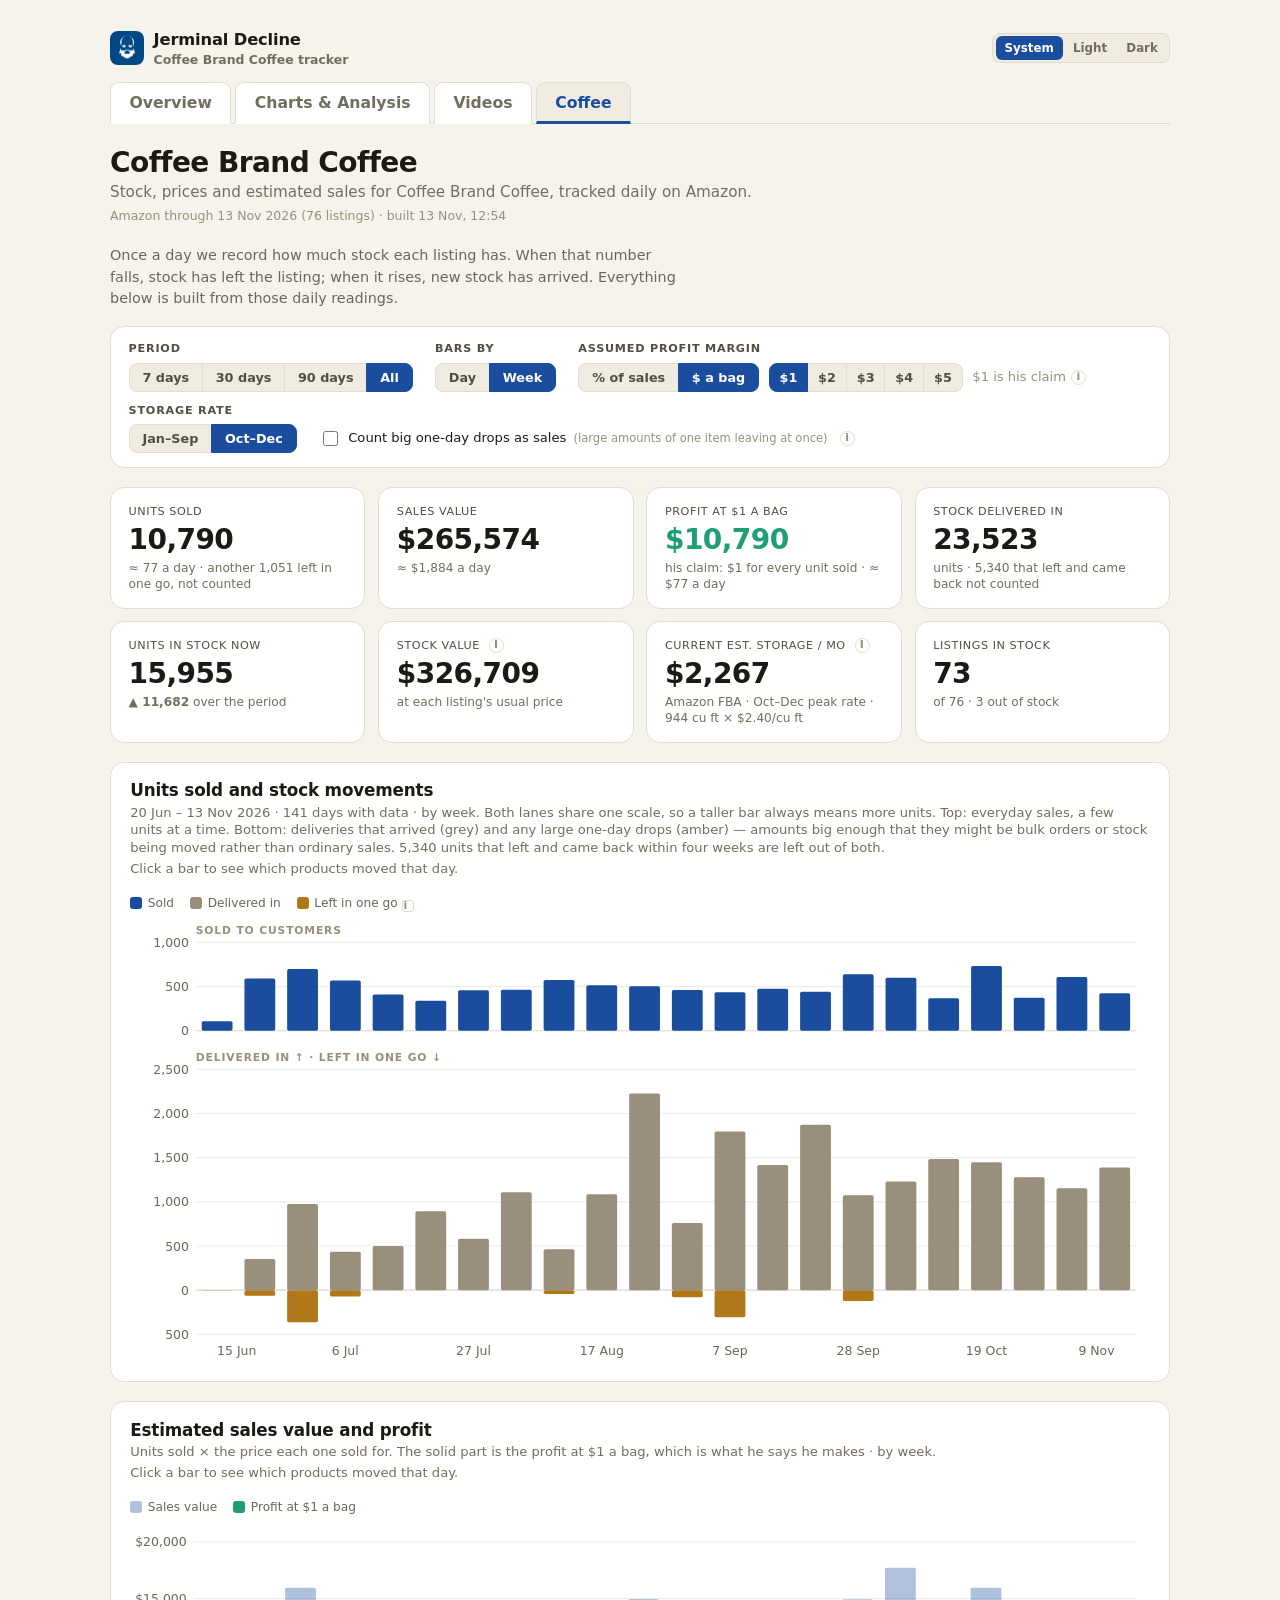
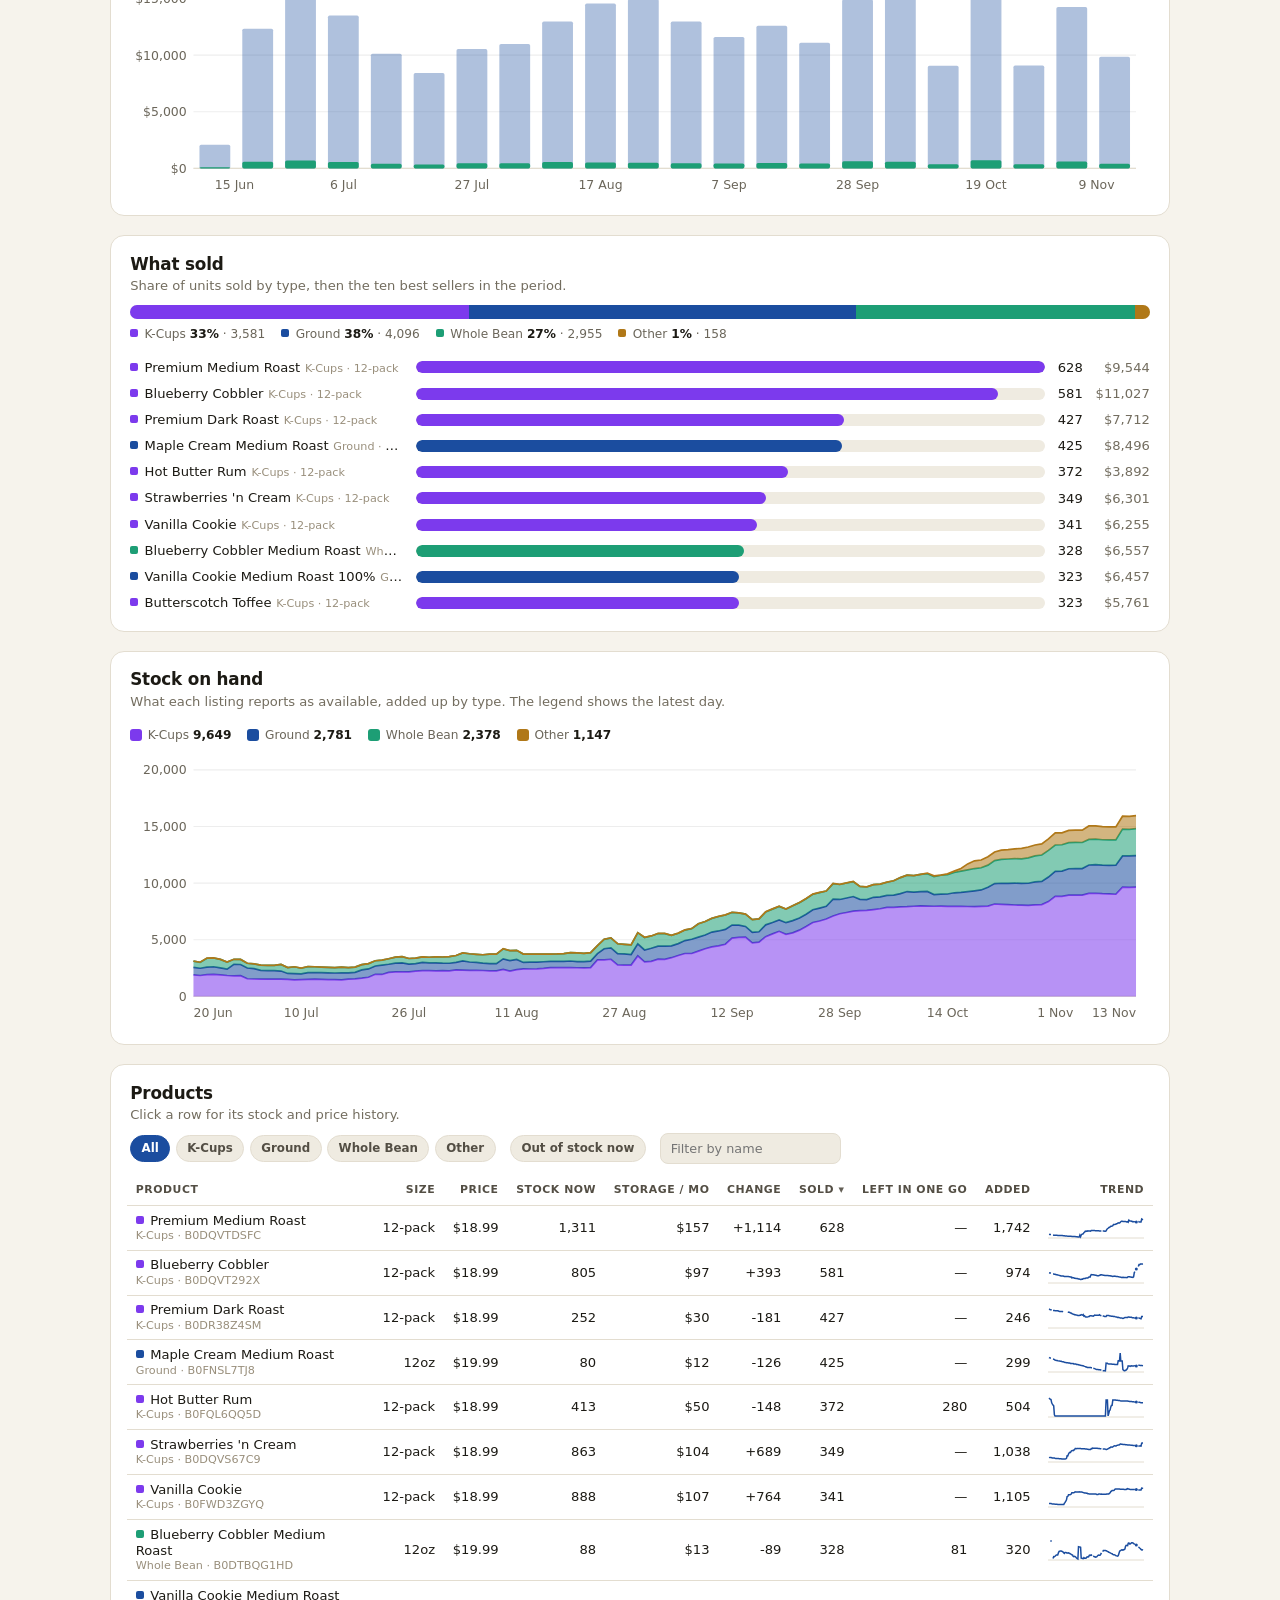
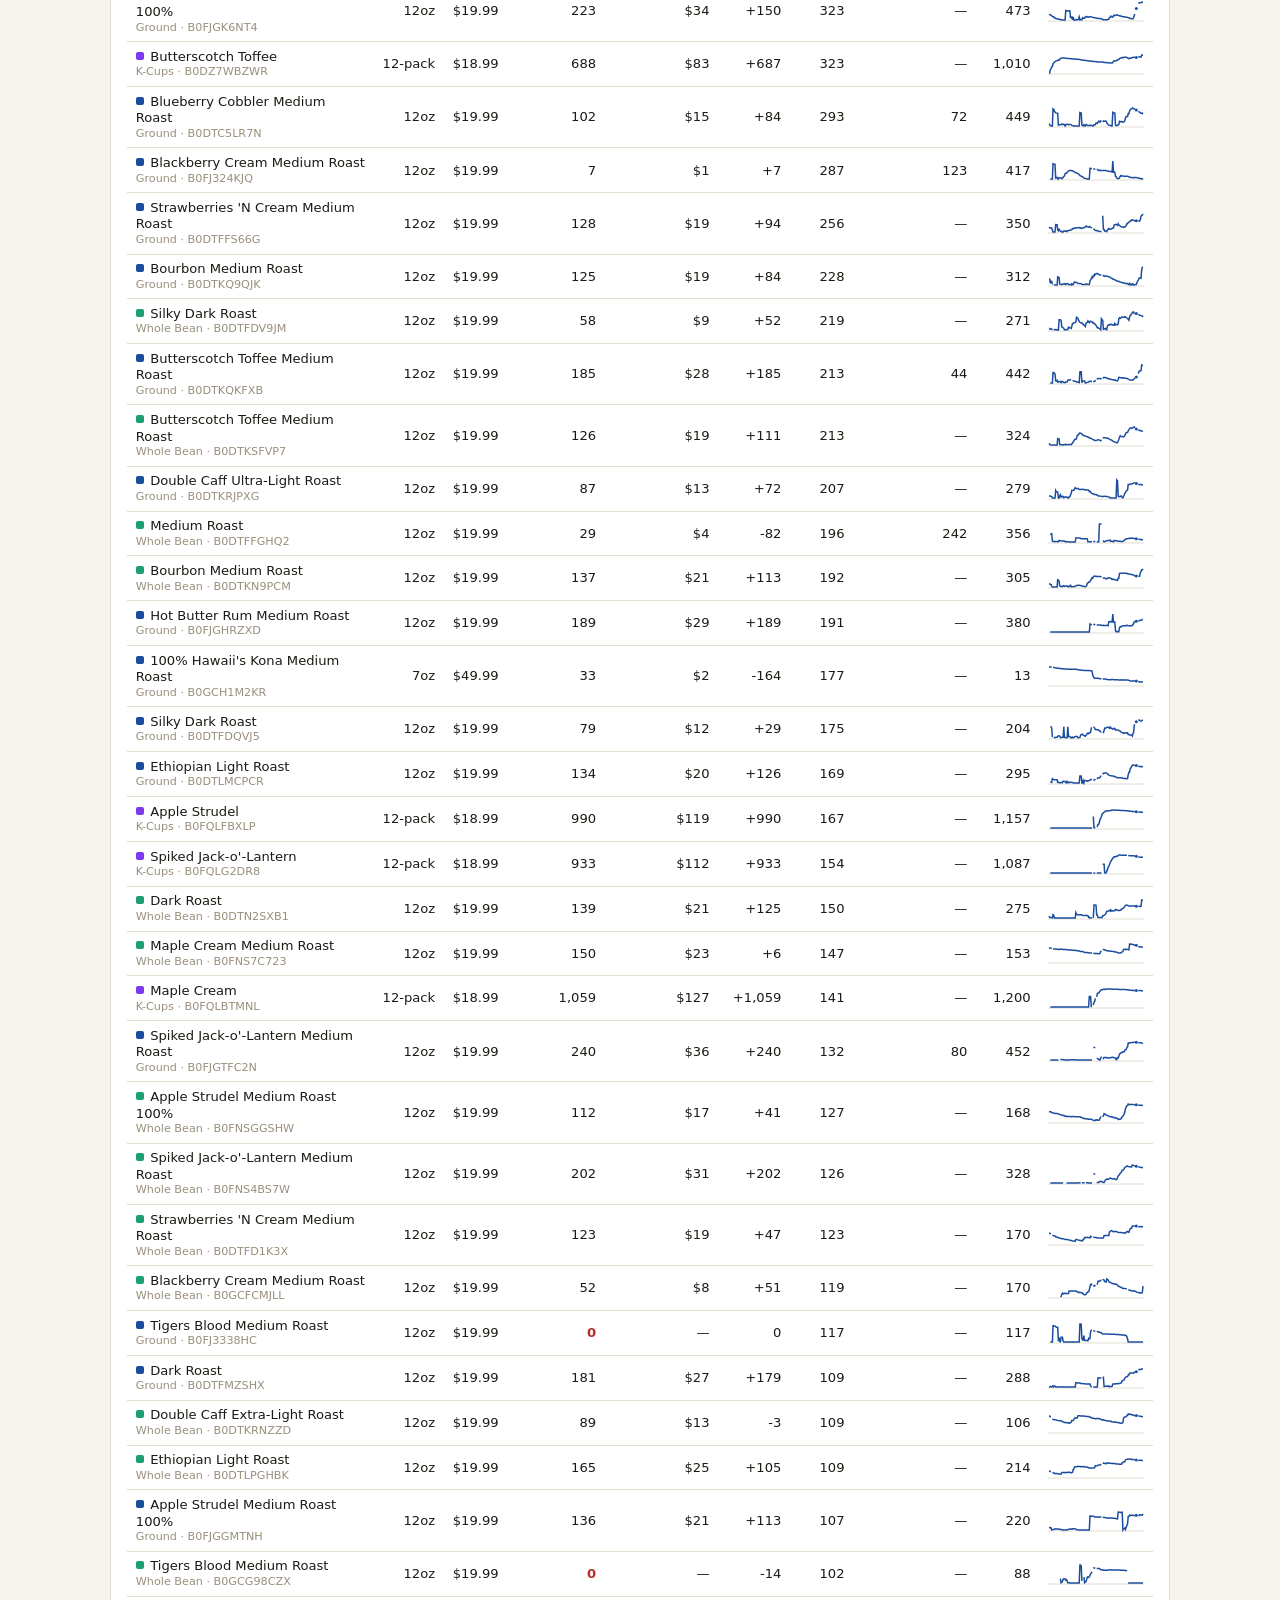
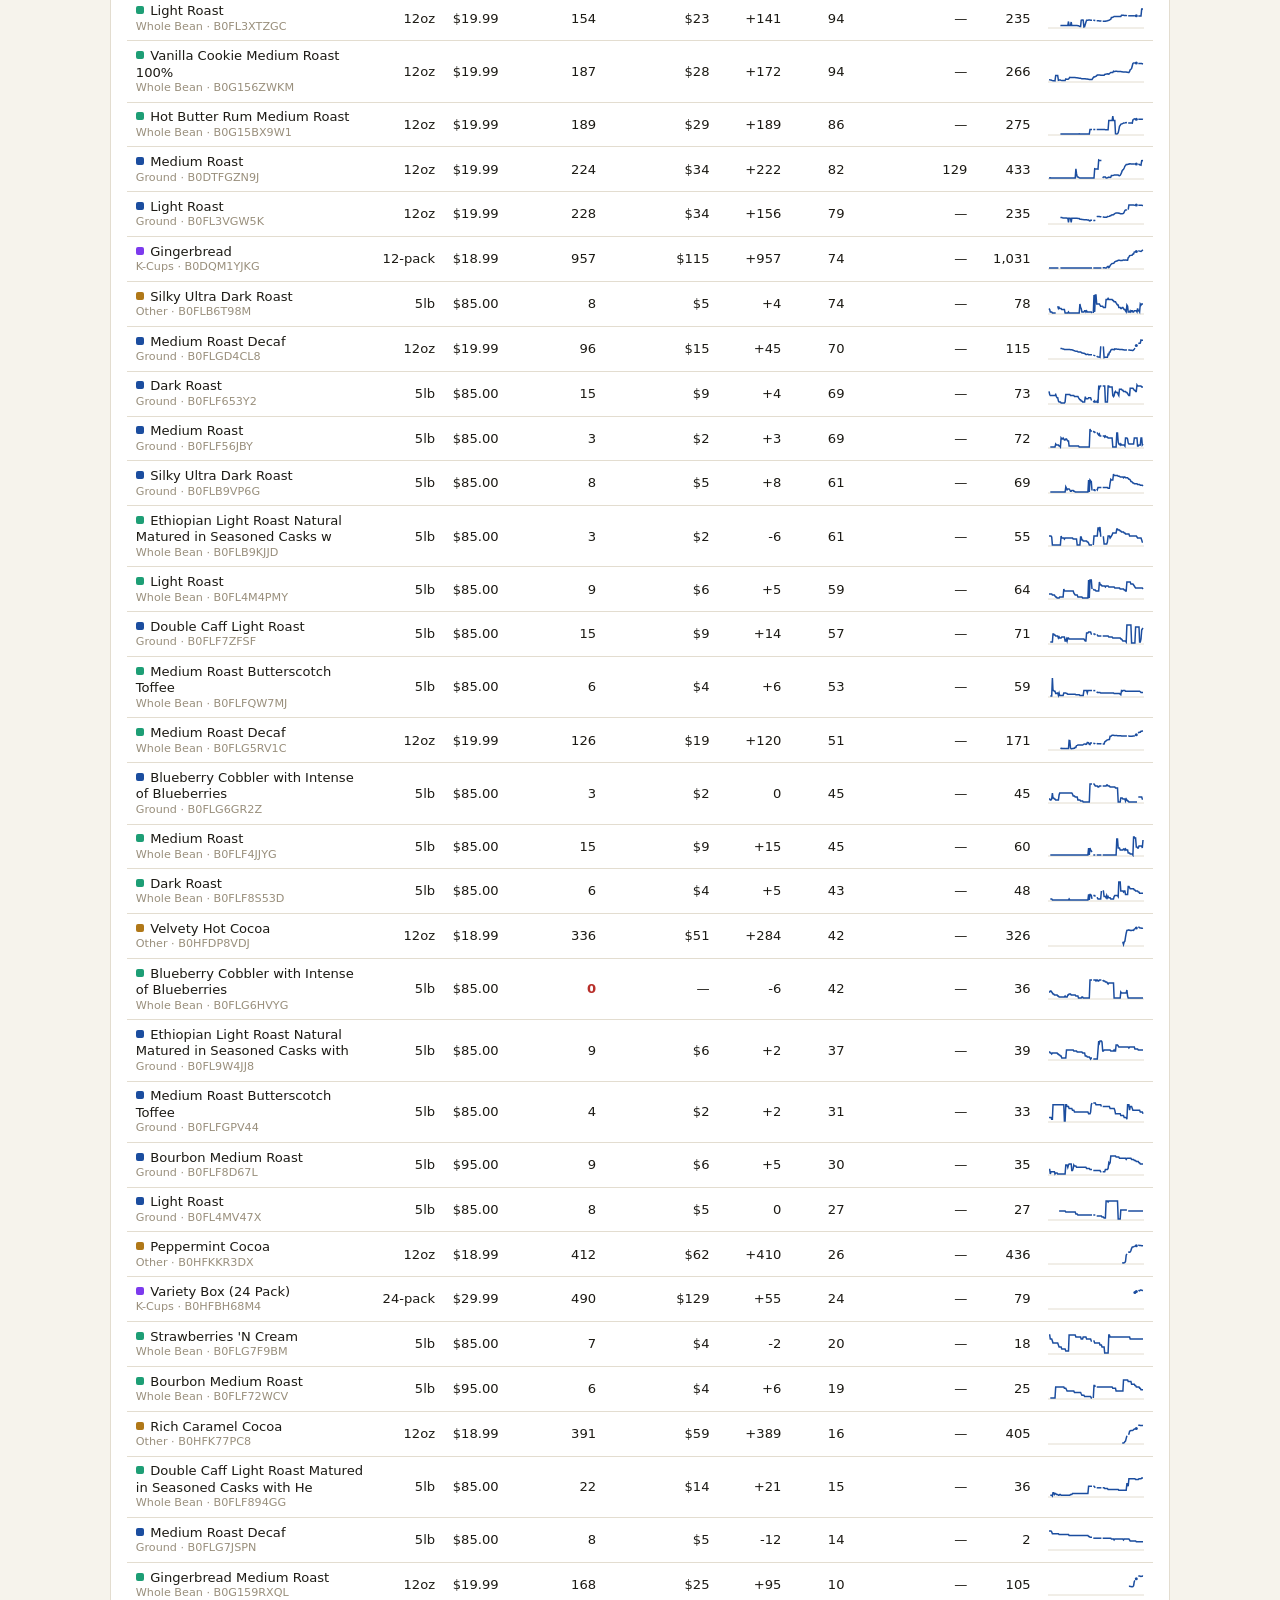
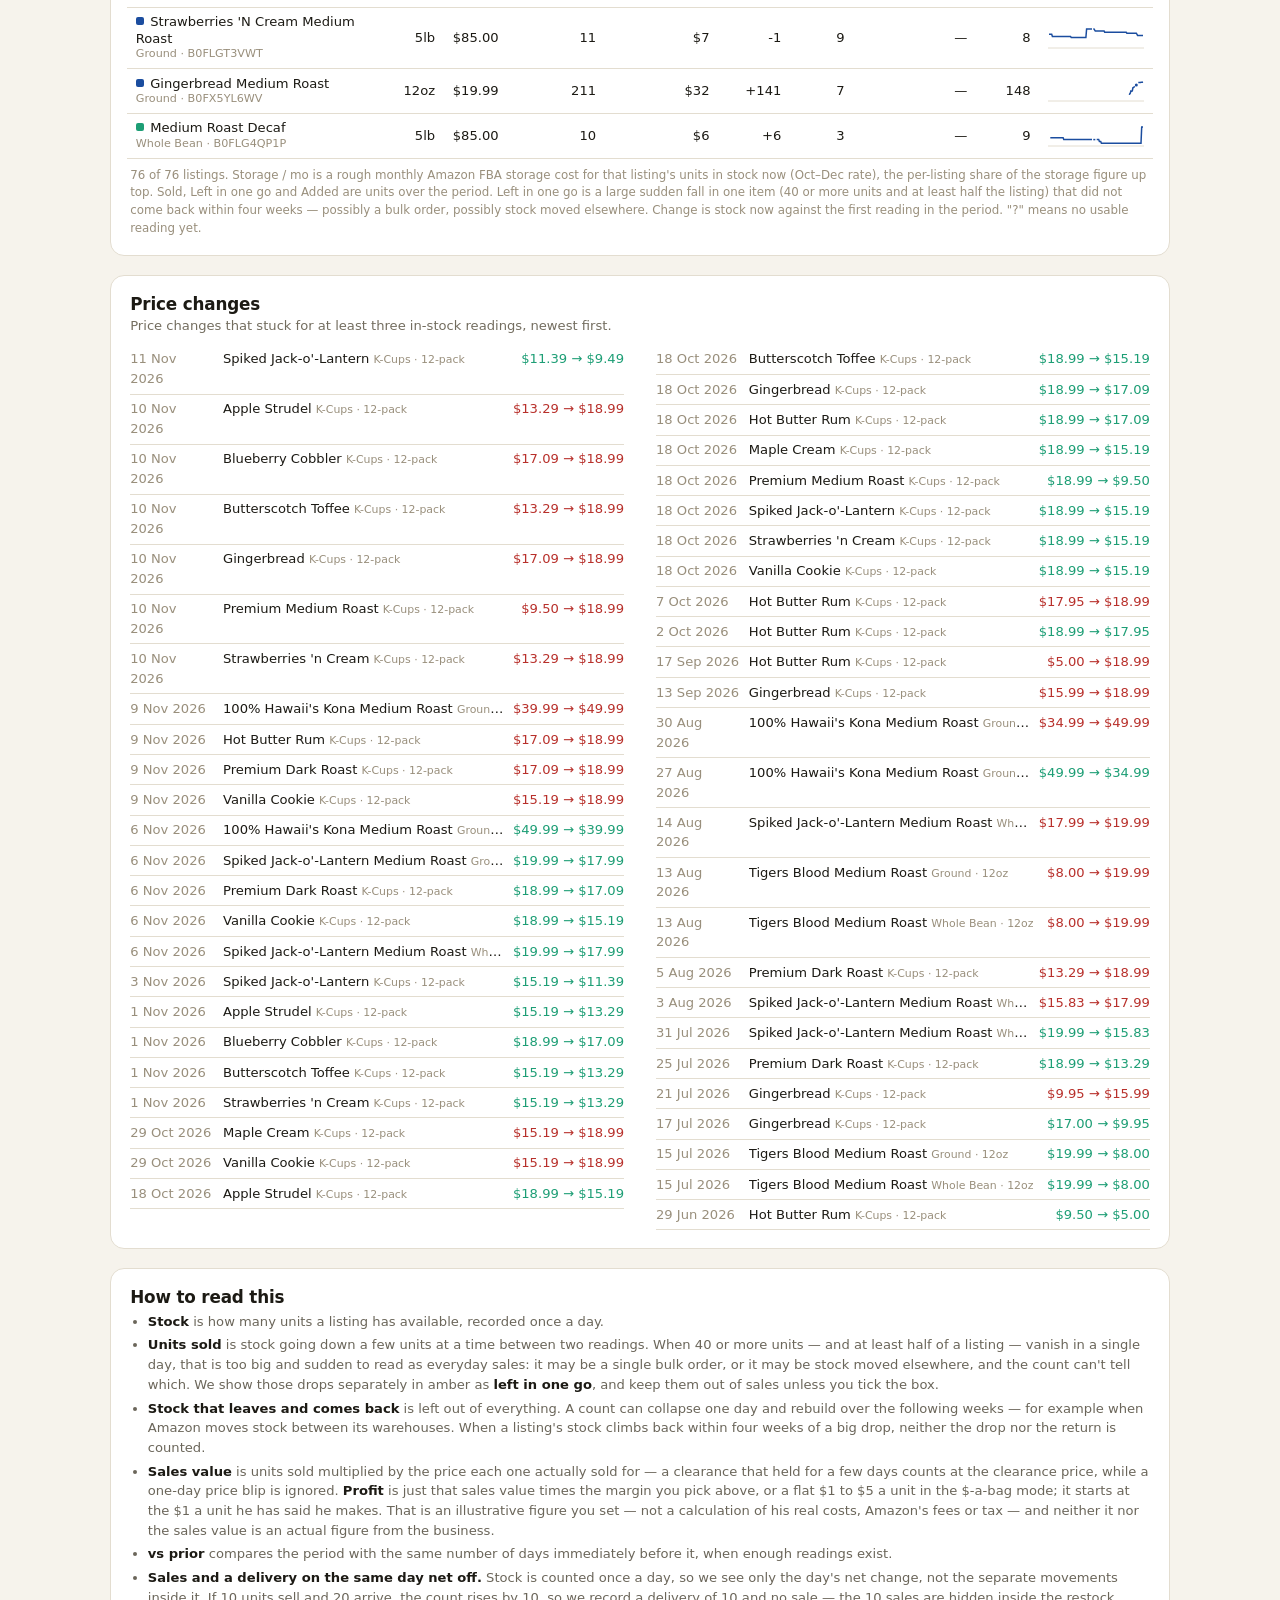
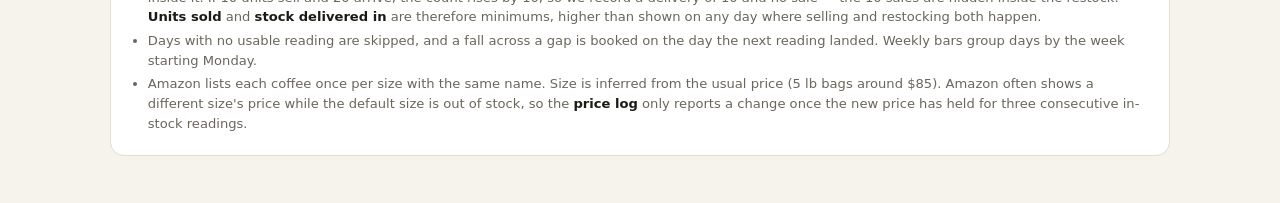
==== commit 693fe27a: "coffee: add Stock value KPI + logical 4+4 card order Promote the on-hand inventory value ($ at each " ====
--- a/public/coffee.html
+++ b/public/coffee.html
@@ -615,7 +615,8 @@
     ['Sales value', fmtM(gross), j(nd>1?`≈ ${fmtM(gross/nd)} a day`:'', P&&deltaHtml(gross,P.grossAll))],
     ['Profit '+netLabel(), fmtM(net), j(state.mode==='bag'?(state.bag===1?'his claim: $1 for every unit sold':'$'+state.bag+' for every unit sold'):`if he keeps ${state.margin}% of the sales value`, state.mode==='bag'&&nd>1?`≈ ${fmtM(net/nd)} a day`:'', P&&deltaHtml(net,netOf(P.grossAll,P.units))), 'net'],
     ['Stock delivered in', fmtU(A.restU), j('units', P&&deltaHtml(A.restU,P.restU), A.retU?`${fmtU(A.retU)} that left and came back not counted`:'')],
-    ['Units in stock now', oh, j(A.ohDelta?`<b>${A.ohDelta>0?'▲':'▼'} ${fmtU(Math.abs(A.ohDelta))}</b> over the period`:'', fmtM(A.onHandVal)+' at usual price')],
+    ['Units in stock now', oh, A.ohDelta?`<b>${A.ohDelta>0?'▲':'▼'} ${fmtU(Math.abs(A.ohDelta))}</b> over the period`:''],
+    [`Stock value <i class="info" data-tip="Units in stock now × each listing's usual price (its most common in-stock price) — what the inventory would be worth at the normal shelf price. Not a discounted, clearance or live price, and not what it has sold for. On-hand stock only; it does not change with the period filter above. Not a figure from the business.">i</i>`, fmtM(A.onHandVal), `at each listing's usual price`],
     [`Current est. storage / mo <i class="info" data-tip="Rough Amazon FBA storage cost: units on hand × each listing's size in cubic feet × Amazon's published monthly rate (standard-size $0.78/cu ft Jan–Sep, $2.40 Oct–Dec). Cubic feet come from the listings' stated package dimensions — the K-cup box, 12 oz and 5 lb bags measured, the 24-pack and 7 oz estimated. Base rate only: the utilization and aged-inventory surcharges are extra, so treat it as a floor. It is a monthly figure for the stock on hand right now — it does not change with the period filter above. Not a figure from the business.">i</i>`, fmtM(storeCost), j('Amazon FBA · '+(state.store==='peak'?'Oct–Dec peak':'Jan–Sep')+' rate', `${fmtU(A.onHandCuft)} cu ft × $${storeRate.toFixed(2)}/cu ft`)],
     ['Listings in stock', String(A.inStock), j(`of ${A.inStock+A.oos+A.unknown}`, `${A.oos} out of stock`, A.unknown?`${A.unknown} never read`:'')],
   ];
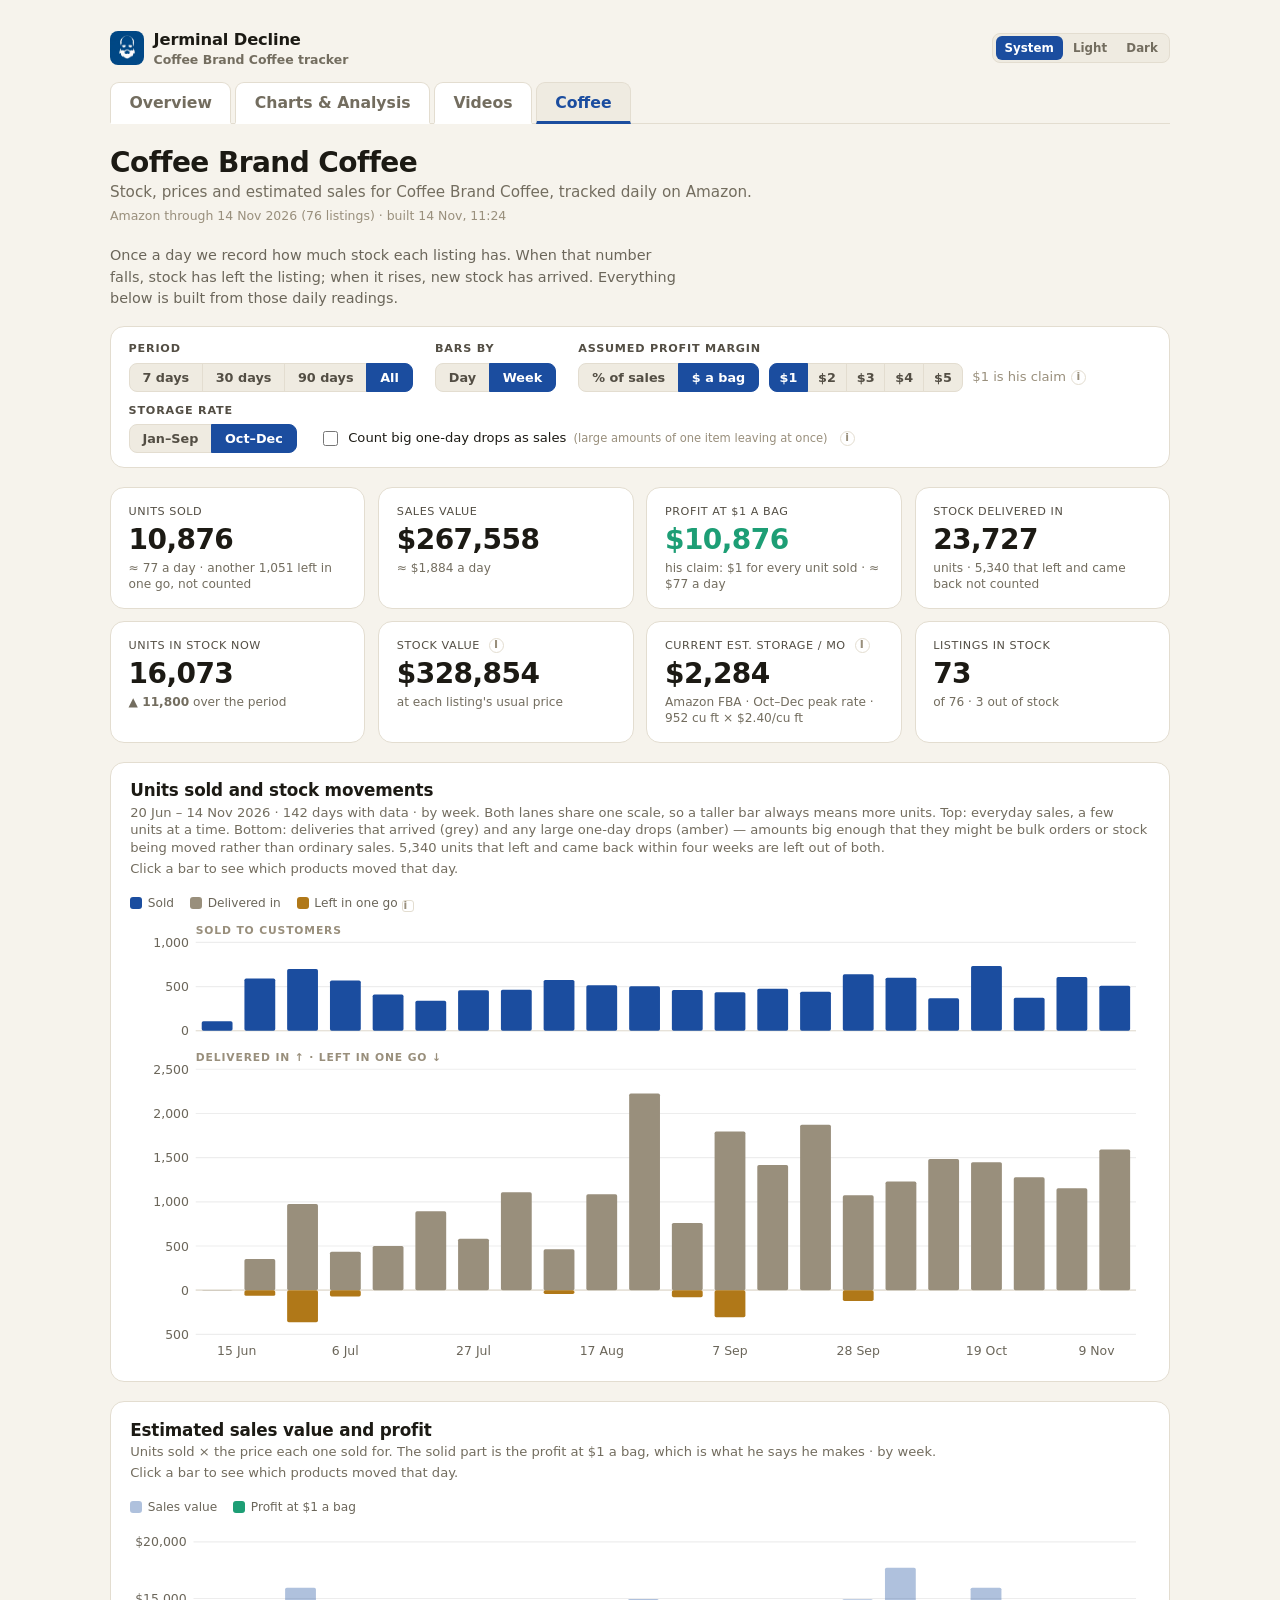
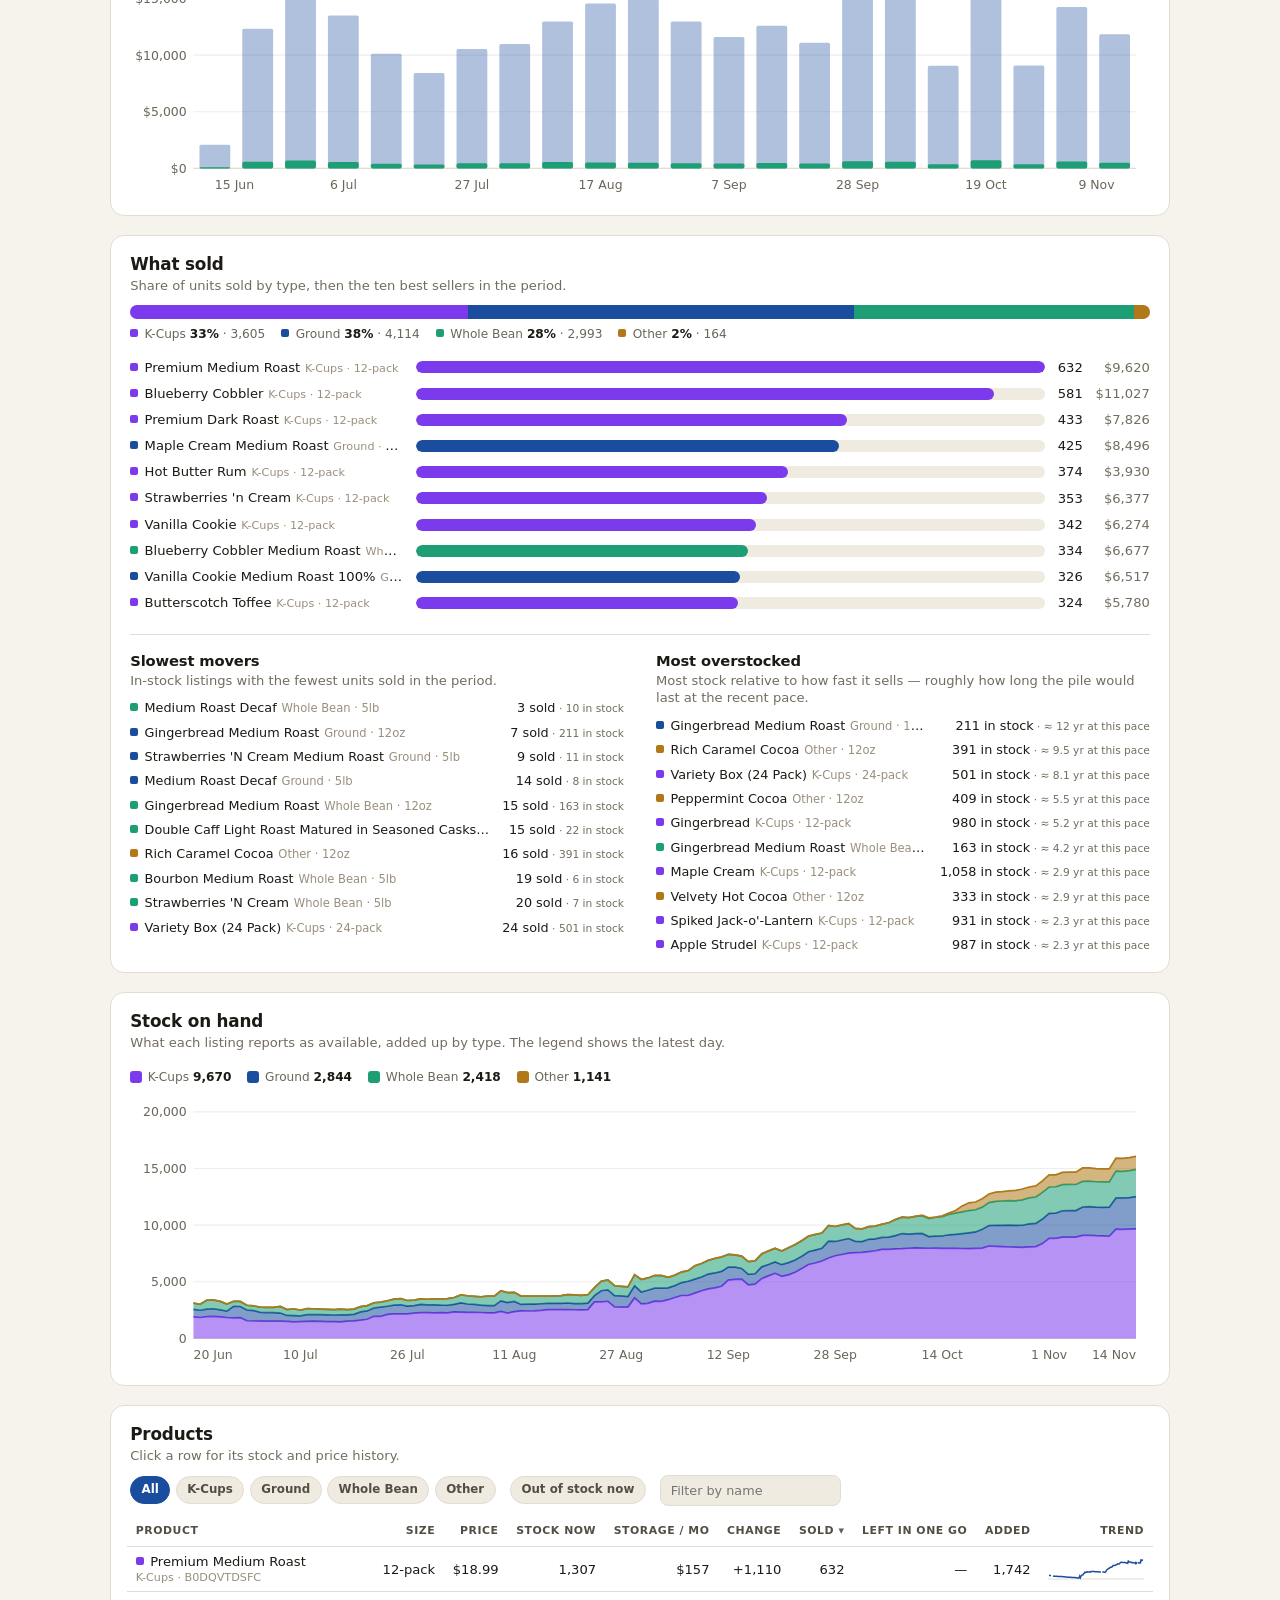
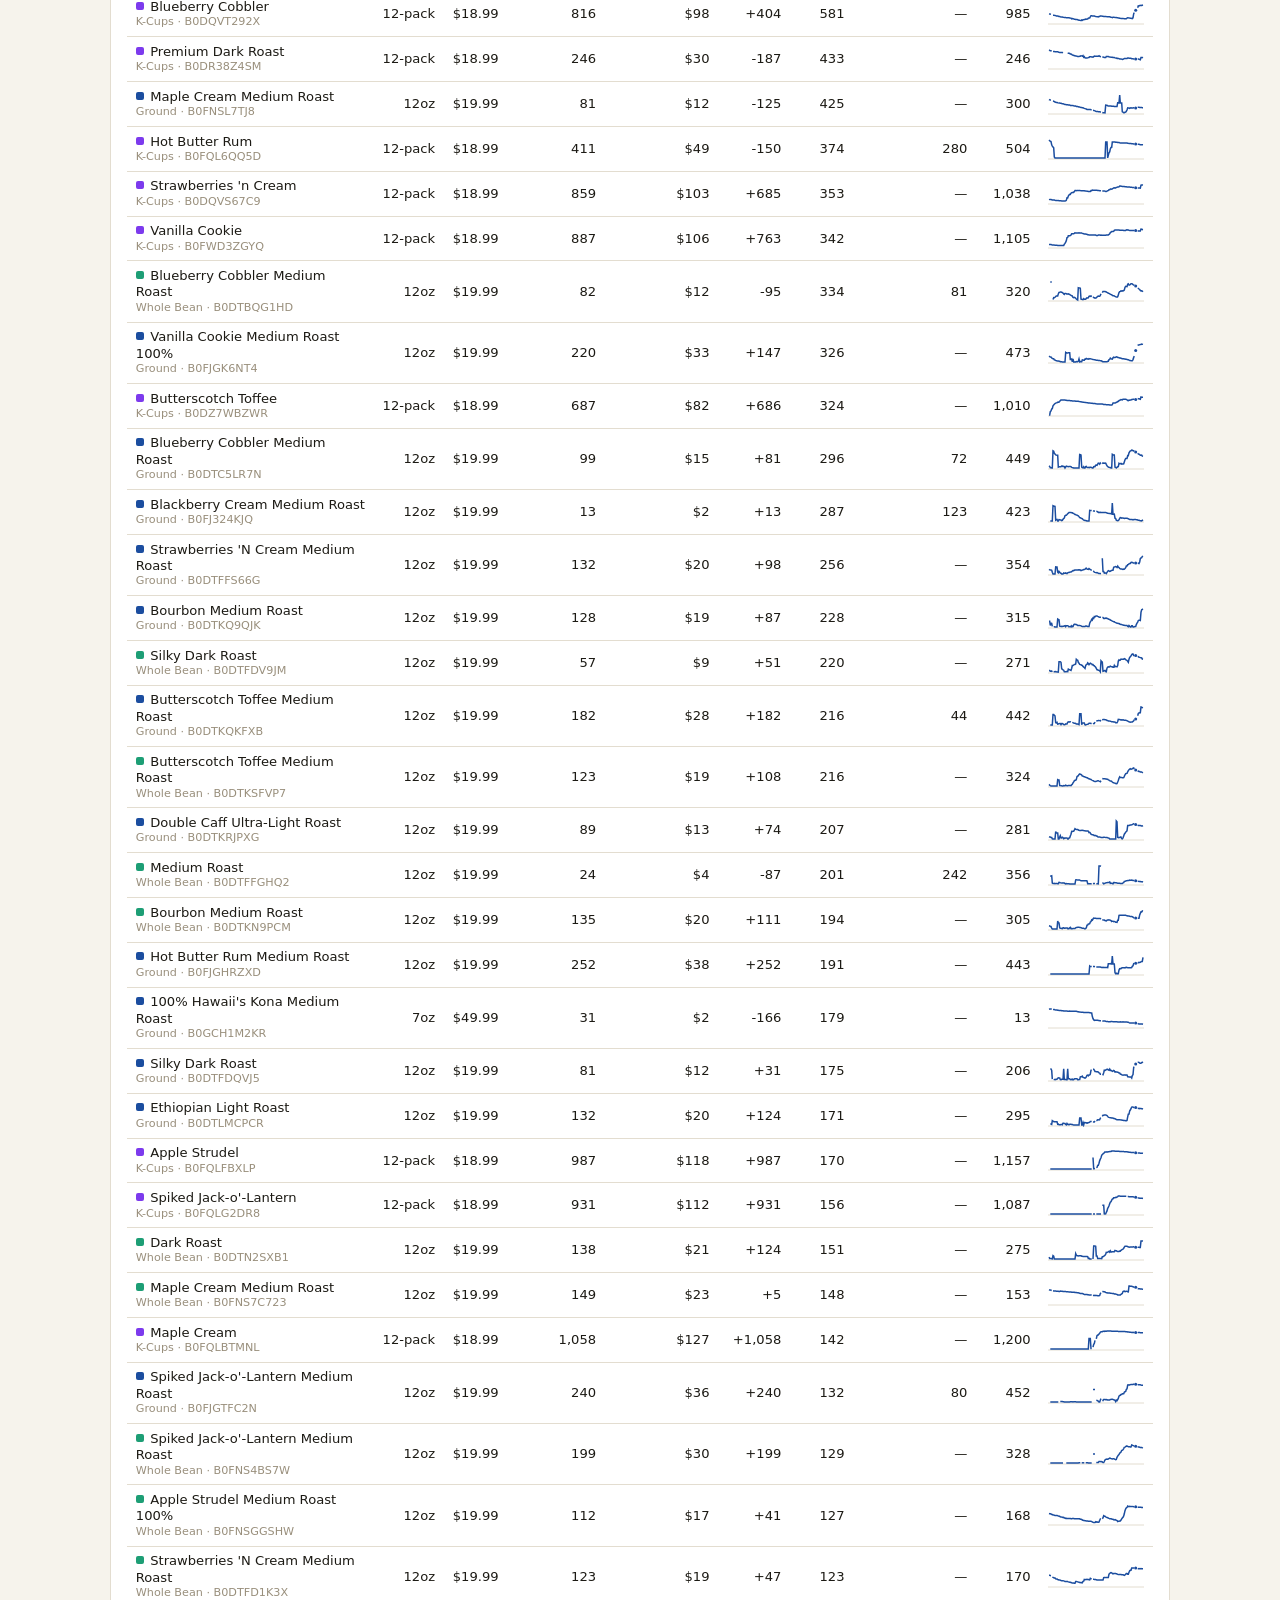
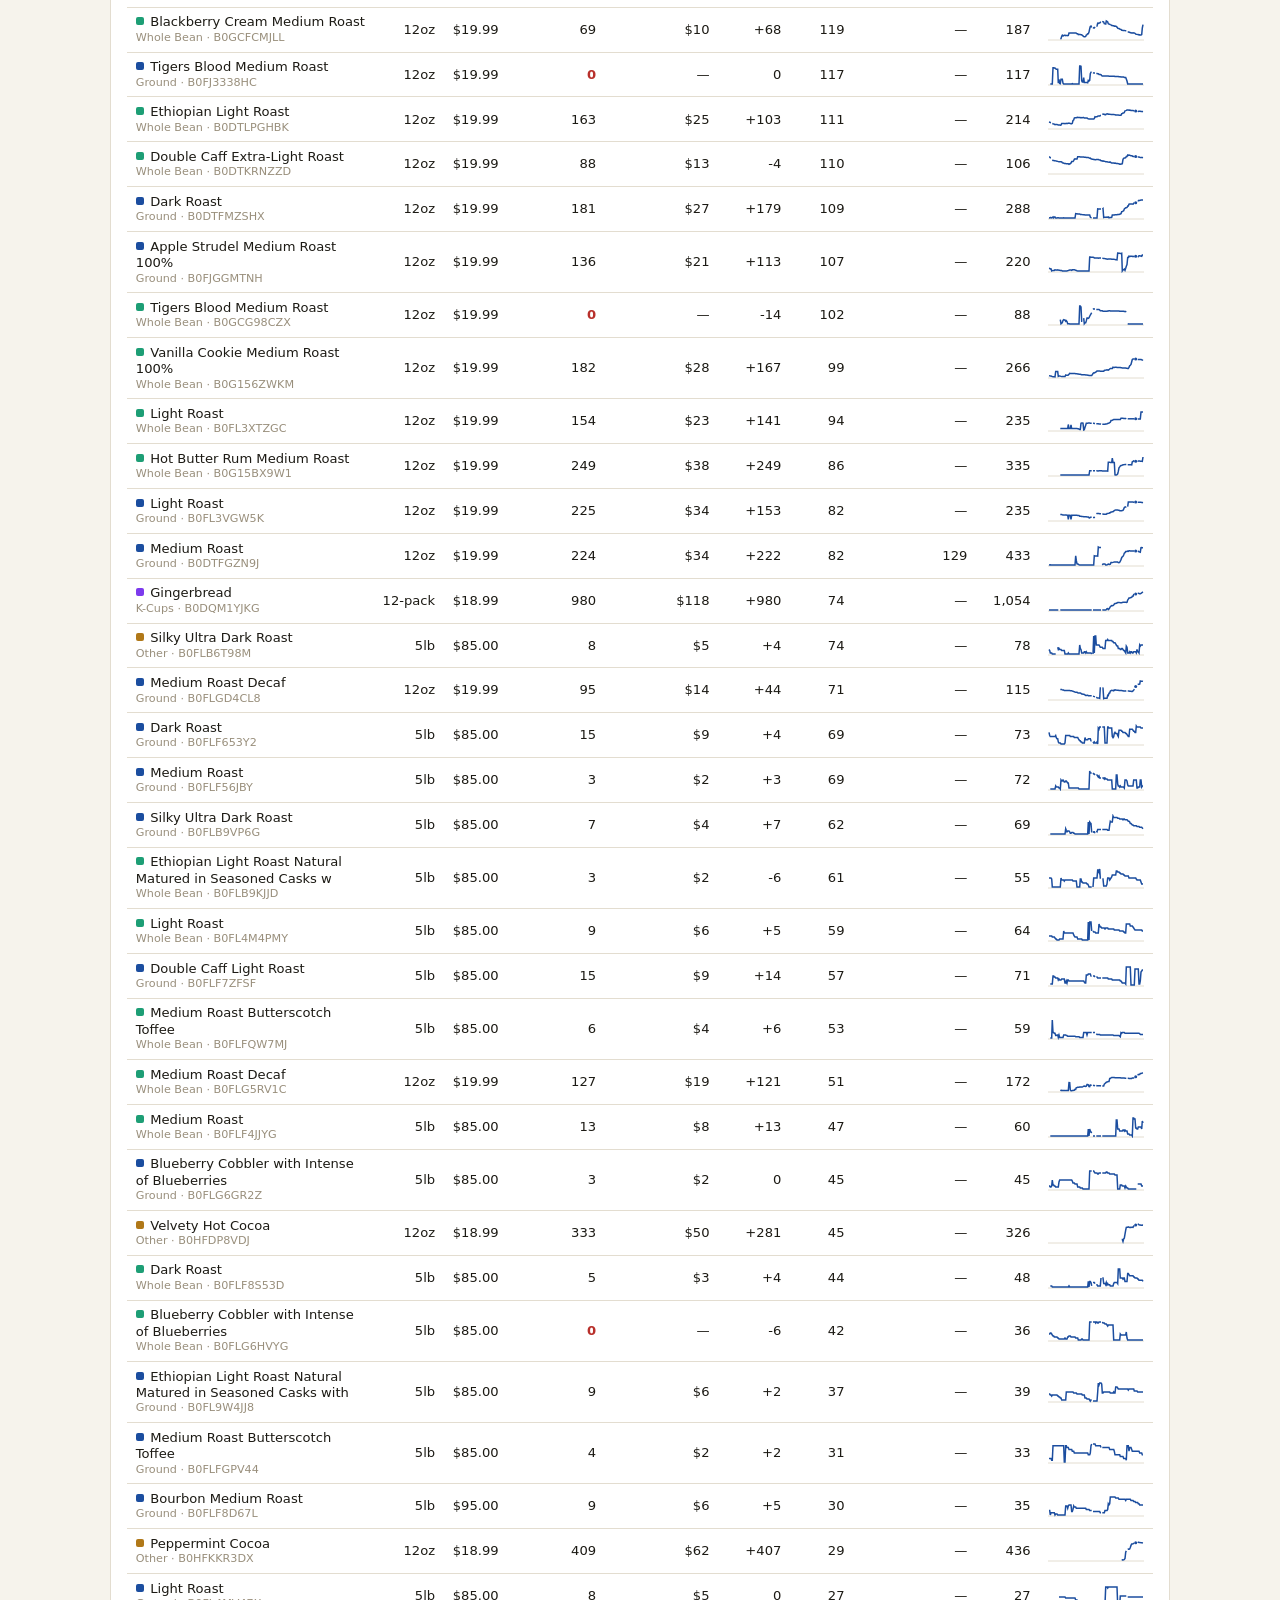
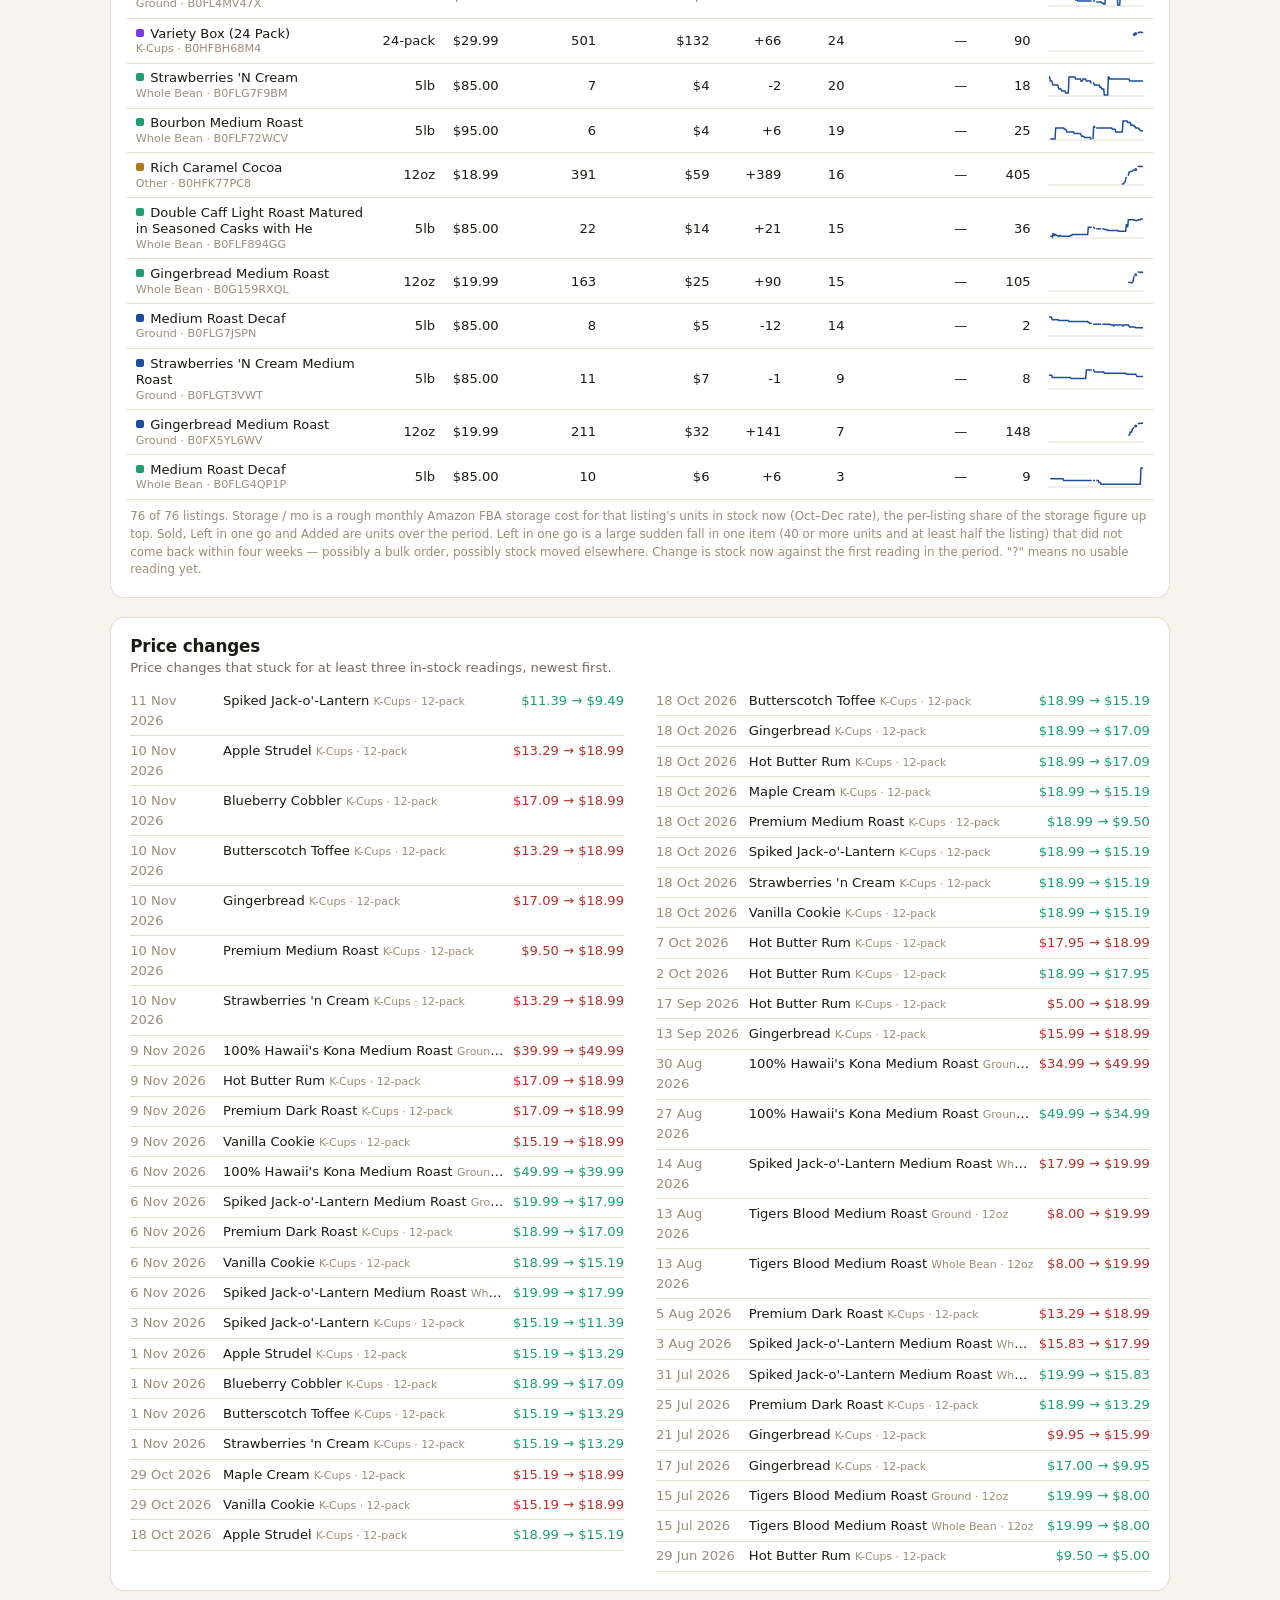
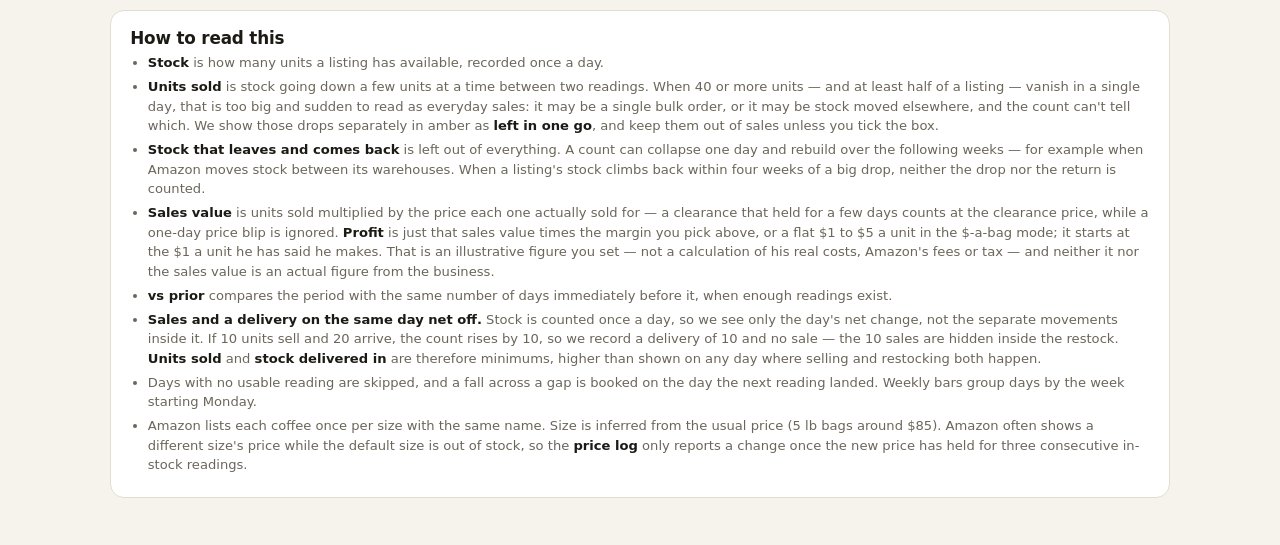
==== commit 36c22a4c: "coffee: add Slowest movers + Most overstocked under What sold Mirror the best-sellers list with two " ====
--- a/public/coffee.html
+++ b/public/coffee.html
@@ -130,6 +130,18 @@
 .top-units,.top-gross{font-variant-numeric:tabular-nums;text-align:right;white-space:nowrap}
 .top-gross{color:var(--subtext)}
 @media (max-width:560px){.top{grid-template-columns:minmax(110px,1fr) 2fr auto}.top-gross{display:none}.top-name{white-space:normal;line-height:1.2}}
+.lowgrid{display:grid;grid-template-columns:1fr 1fr;gap:1.1rem 2rem;margin-top:1.3rem;padding-top:1.1rem;border-top:1px solid var(--border)}
+@media (max-width:720px){.lowgrid{grid-template-columns:1fr;gap:1.4rem}}
+.lowhead{font-size:0.92rem;font-weight:800;letter-spacing:-0.01em;line-height:1.2}
+.lowgrid .panel-sub{margin-top:0.1rem;margin-bottom:0.55rem}
+.lowlist{display:grid;grid-template-columns:minmax(0,1fr) auto;gap:0.32rem 0.8rem;align-items:baseline;font-size:0.8rem}
+.lowrow{display:contents;cursor:pointer}
+.lowrow .nm{overflow:hidden;text-overflow:ellipsis;white-space:nowrap}
+.lowrow .nm small{color:var(--text-dim);font-size:0.72rem;margin-left:0.3rem}
+.lowrow:hover .nm{color:var(--accent)}
+.lowrow .v{text-align:right;font-variant-numeric:tabular-nums;white-space:nowrap}
+.lowrow .v small{color:var(--subtext);font-variant-numeric:normal}
+.lowempty{color:var(--text-dim);font-size:0.8rem}
 
 .filters{display:flex;flex-wrap:wrap;gap:0.5rem 0.9rem;align-items:center;margin:0.1rem 0 0.7rem}
 .chips{display:flex;flex-wrap:wrap;gap:0.35rem}
@@ -281,6 +293,10 @@
     </div>
     <div id="share"></div>
     <div class="top" id="top"></div>
+    <div class="lowgrid">
+      <div><div class="lowhead">Slowest movers</div><div class="panel-sub" id="slowSub"></div><div class="lowlist" id="slow"></div></div>
+      <div><div class="lowhead">Most overstocked</div><div class="panel-sub" id="overSub"></div><div class="lowlist" id="over"></div></div>
+    </div>
   </div>
 
   <div class="panel">
@@ -665,6 +681,34 @@
       <span class="top-name" title="${esc(r.name)}"><i class="fam" style="background:${famColor(r.fam)}"></i>${esc(r.name)}<small>${esc([r.s.variant?null:r.fam, r.size].filter(Boolean).join(' · '))}</small></span>
       <span class="top-bar"><i style="width:${(r.sold/max*100).toFixed(1)}%;background:${famColor(r.fam)}"></i></span>
       <span class="top-units">${fmtU(r.sold)}</span><span class="top-gross">${fmtM(r.gross)}</span></div>`).join('');
+
+  // Mirror of the best sellers: what is barely moving, and what is piled up relative to how it sells.
+  const inStock=A.rows.filter(r=>r.stock!=null&&r.stock>0);
+  const slow=inStock.slice().sort((a,b)=>(a.sold-b.sold)||(b.stock-a.stock)).slice(0,10);
+  document.getElementById('slowSub').textContent = slow.length?'In-stock listings with the fewest units sold in the period.':'';
+  document.getElementById('slow').innerHTML = slow.length
+    ? slow.map(r=>lowRow(r, `${fmtU(r.sold)} sold`, `${fmtU(r.stock)} in stock`)).join('')
+    : '<div class="lowempty">Nothing in stock in this period.</div>';
+
+  const wk=Math.max(A.days.length/7, 1), OVER_MIN=50;
+  const cov=r=> r.sold>0 ? r.stock/(r.sold/wk) : Infinity;
+  const over=inStock.filter(r=>r.stock>=OVER_MIN).map(r=>({r,c:cov(r)})).sort((a,b)=>b.c-a.c).slice(0,10);
+  document.getElementById('overSub').textContent = over.length?'Most stock relative to how fast it sells — roughly how long the pile would last at the recent pace.':'';
+  document.getElementById('over').innerHTML = over.length
+    ? over.map(({r,c})=>lowRow(r, `${fmtU(r.stock)} in stock`, coverTxt(c))).join('')
+    : '<div class="lowempty">No listing holds 50+ units here.</div>';
+}
+
+function lowRow(r, primary, secondary){
+  return `<div class="lowrow" data-id="${esc(r.s.channel+'|'+r.s.id)}" role="button" tabindex="0">
+    <span class="nm" title="${esc(r.name)}"><i class="fam" style="background:${famColor(r.fam)}"></i>${esc(r.name)}<small>${esc([r.s.variant?null:r.fam, r.size].filter(Boolean).join(' · '))}</small></span>
+    <span class="v">${primary}<small> · ${secondary}</small></span></div>`;
+}
+function coverTxt(c){
+  if(!isFinite(c)) return 'no recent sales';
+  const yr=c/52; if(yr>=1) return `≈ ${yr>=10?Math.round(yr):yr.toFixed(1)} yr at this pace`;
+  const mo=c/4.345; if(mo>=1.5) return `≈ ${Math.round(mo)} mo at this pace`;
+  return `≈ ${Math.max(1,Math.round(c))} wk at this pace`;
 }
 
 function renderTable(c,A){
@@ -784,6 +828,10 @@
   const top=document.getElementById('top');
   top.addEventListener('click',e=>{ const row=e.target.closest('.top-row'); if(row) select(row.dataset.id); });
   top.addEventListener('keydown',e=>{ if(e.key==='Enter'||e.key===' '){ const row=e.target.closest('.top-row'); if(row){ e.preventDefault(); select(row.dataset.id); } } });
+  ['slow','over'].forEach(id=>{ const el=document.getElementById(id);
+    el.addEventListener('click',e=>{ const row=e.target.closest('.lowrow'); if(row) select(row.dataset.id); });
+    el.addEventListener('keydown',e=>{ if(e.key==='Enter'||e.key===' '){ const row=e.target.closest('.lowrow'); if(row){ e.preventDefault(); select(row.dataset.id); } } });
+  });
   // tooltip: hover on pointer devices, tap on touch
   const tip=document.getElementById('tip');
   const show=e=>{ const t=e.target.closest&&e.target.closest('[data-tip]'); if(!t){ tip.style.display='none'; return; }
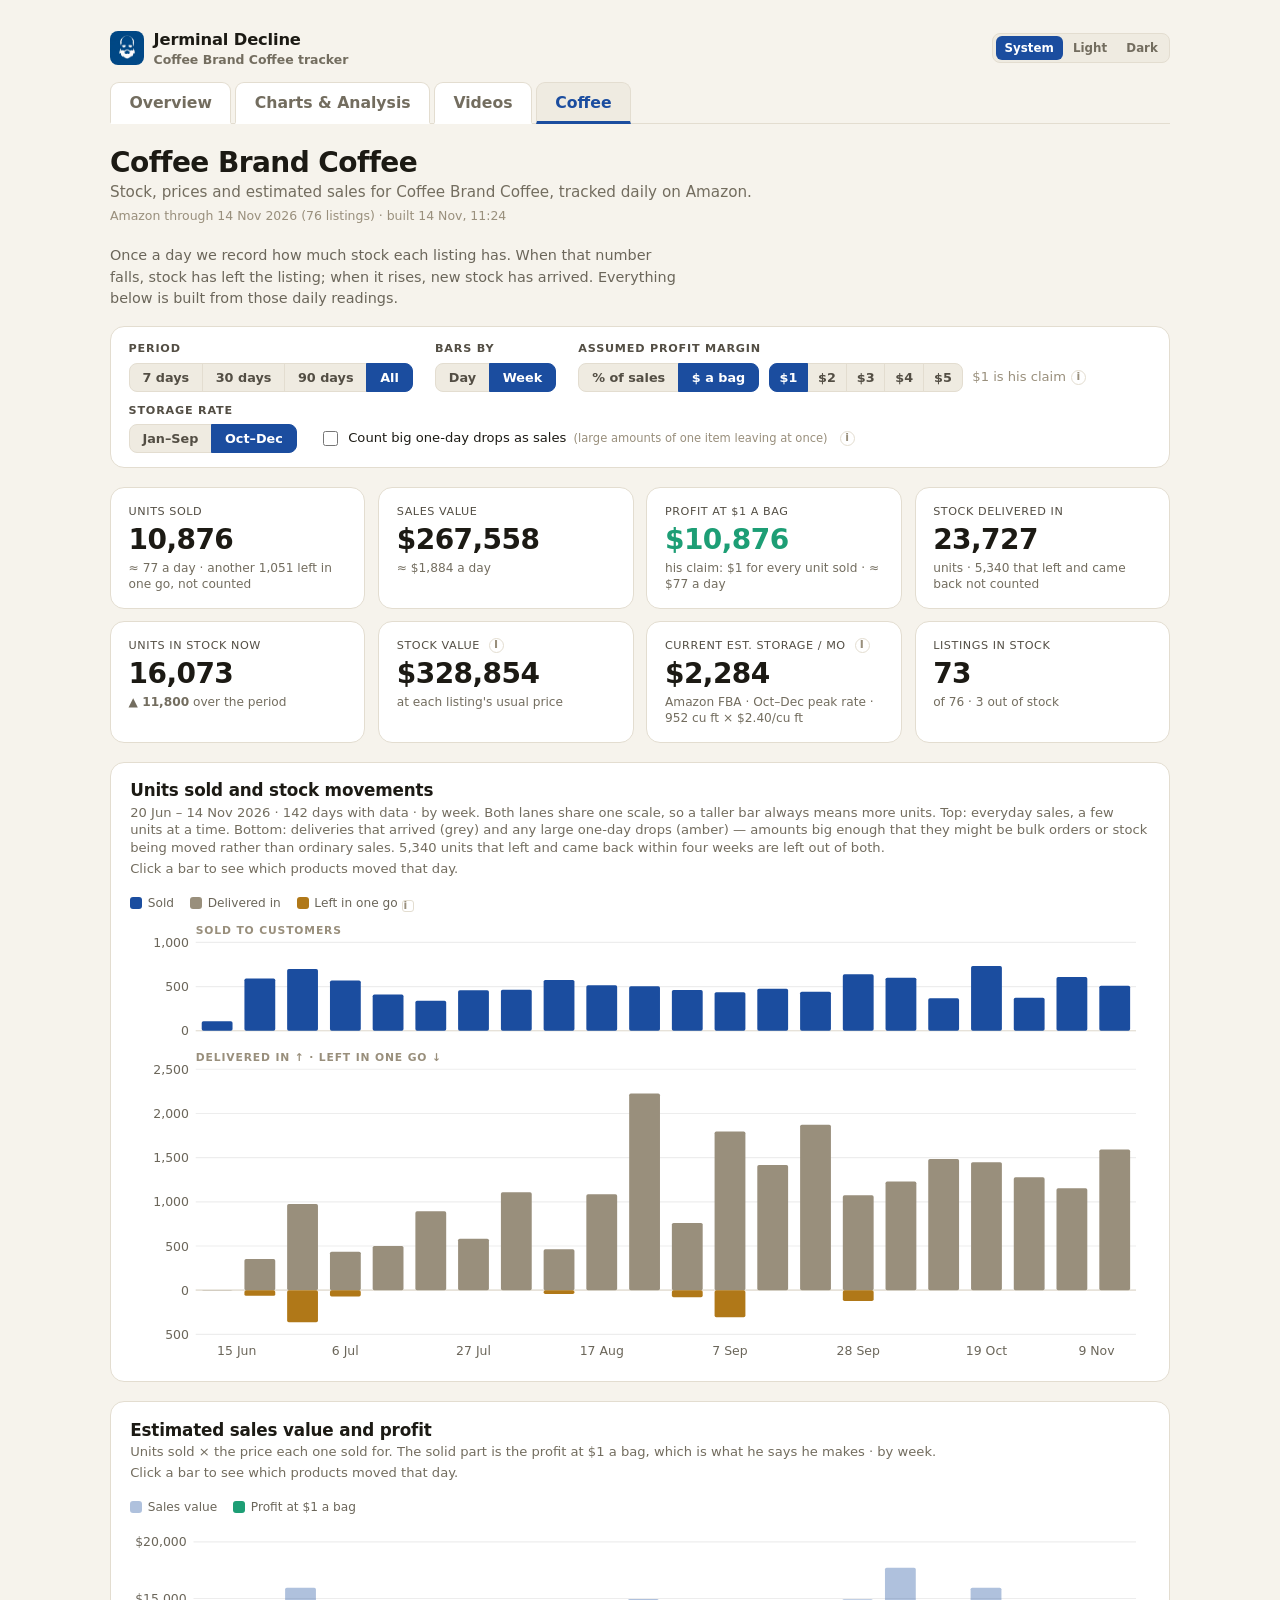
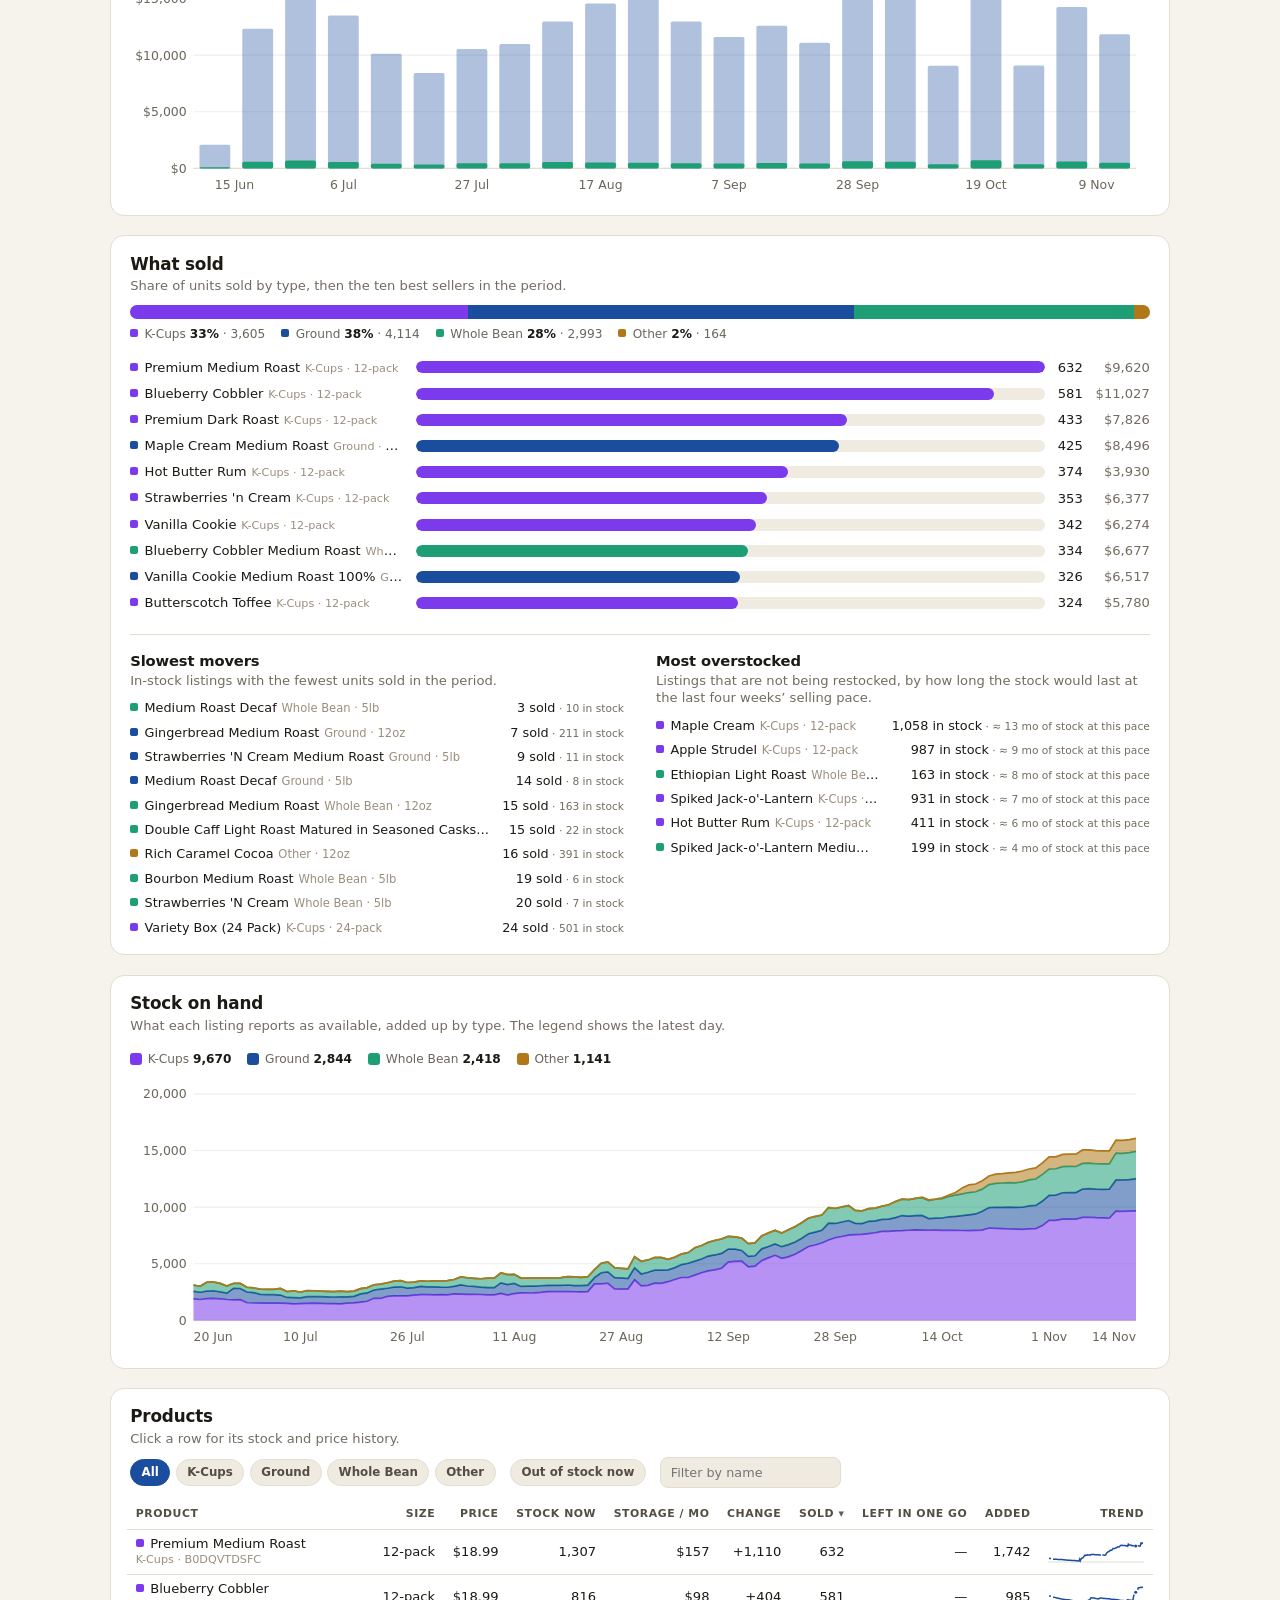
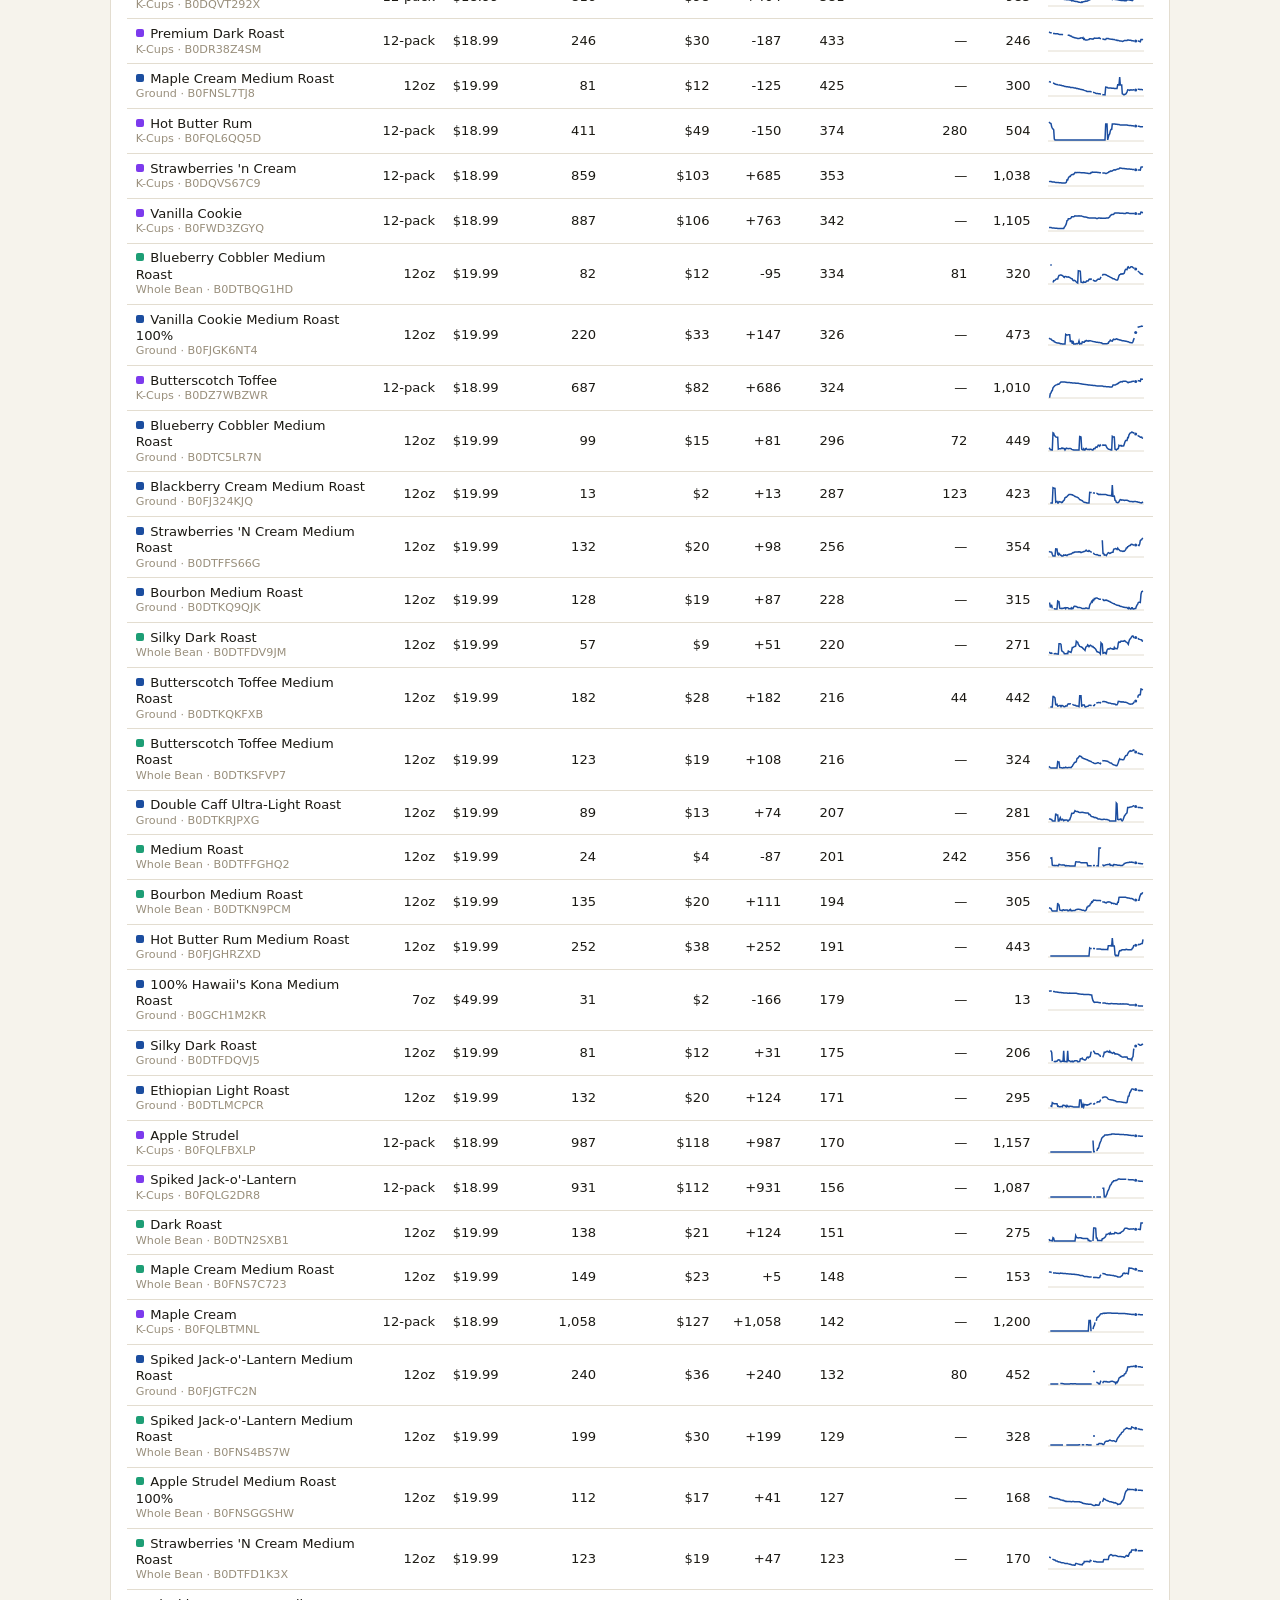
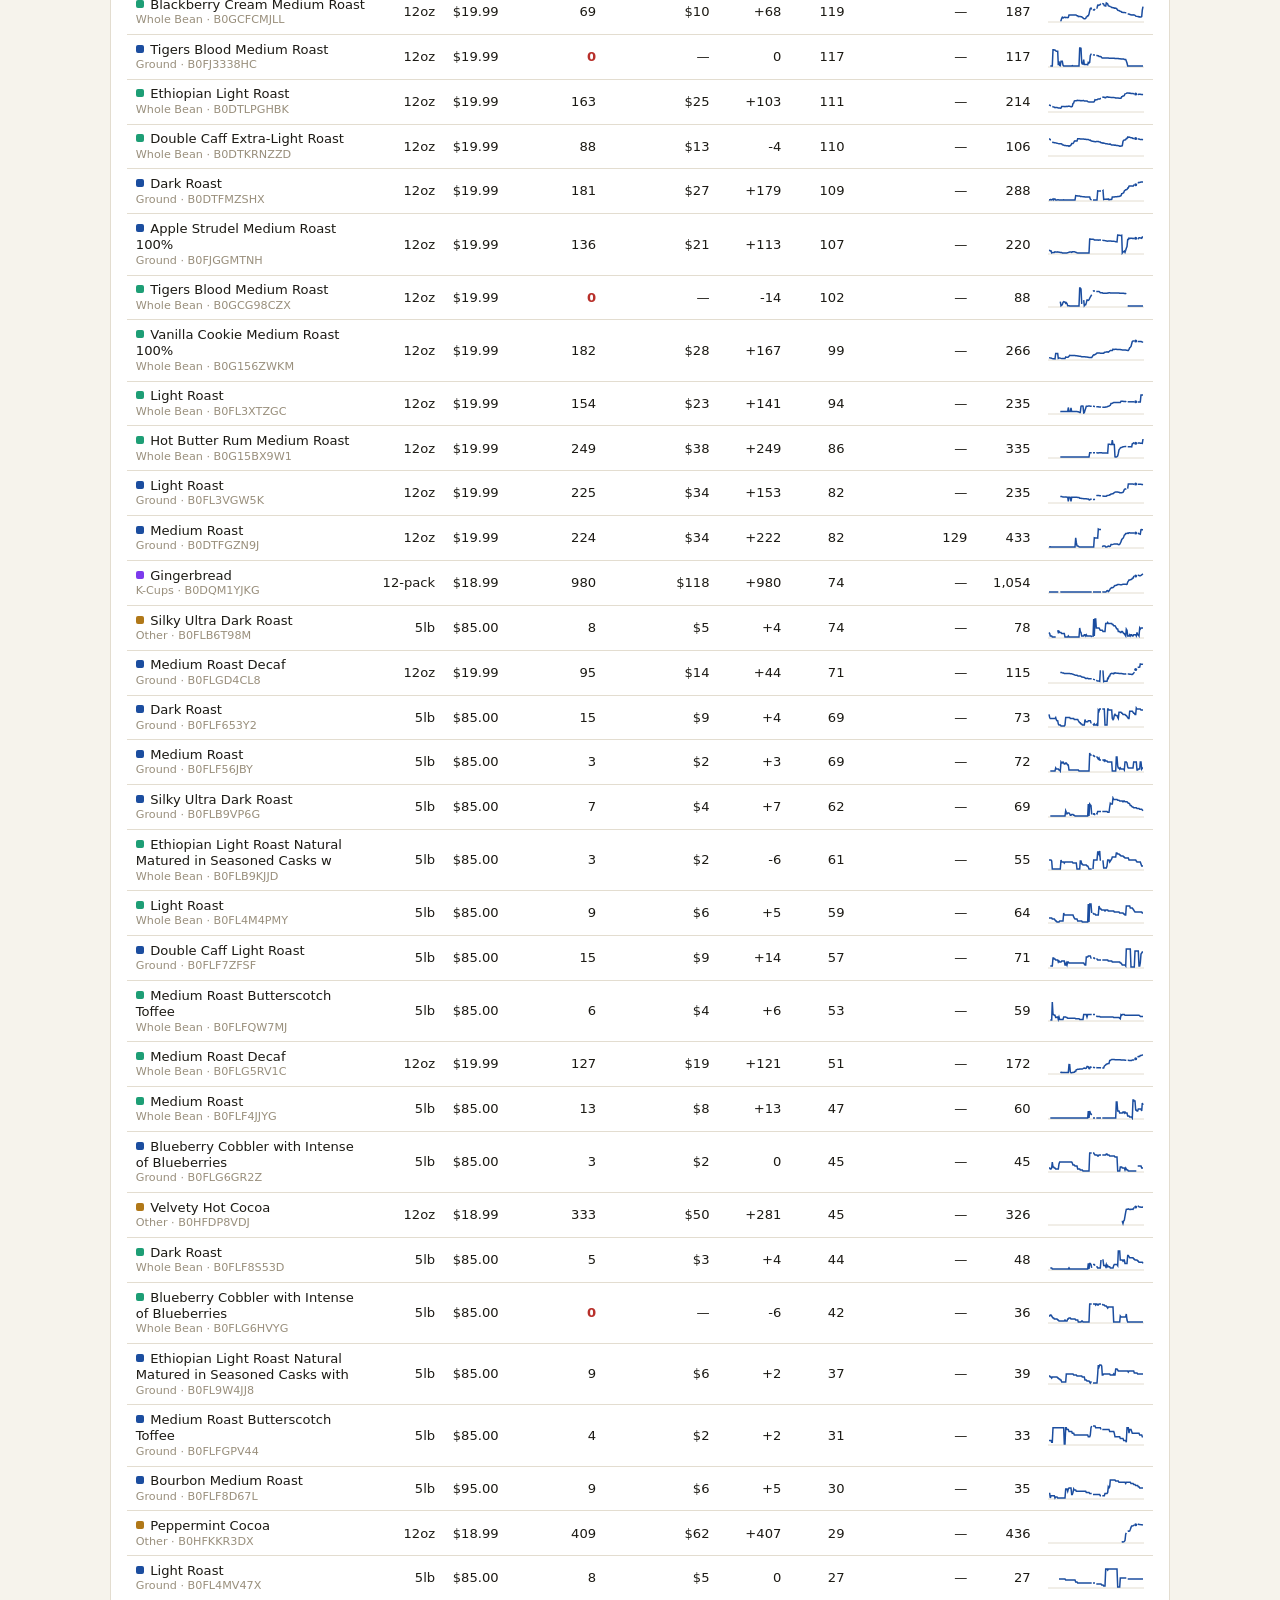
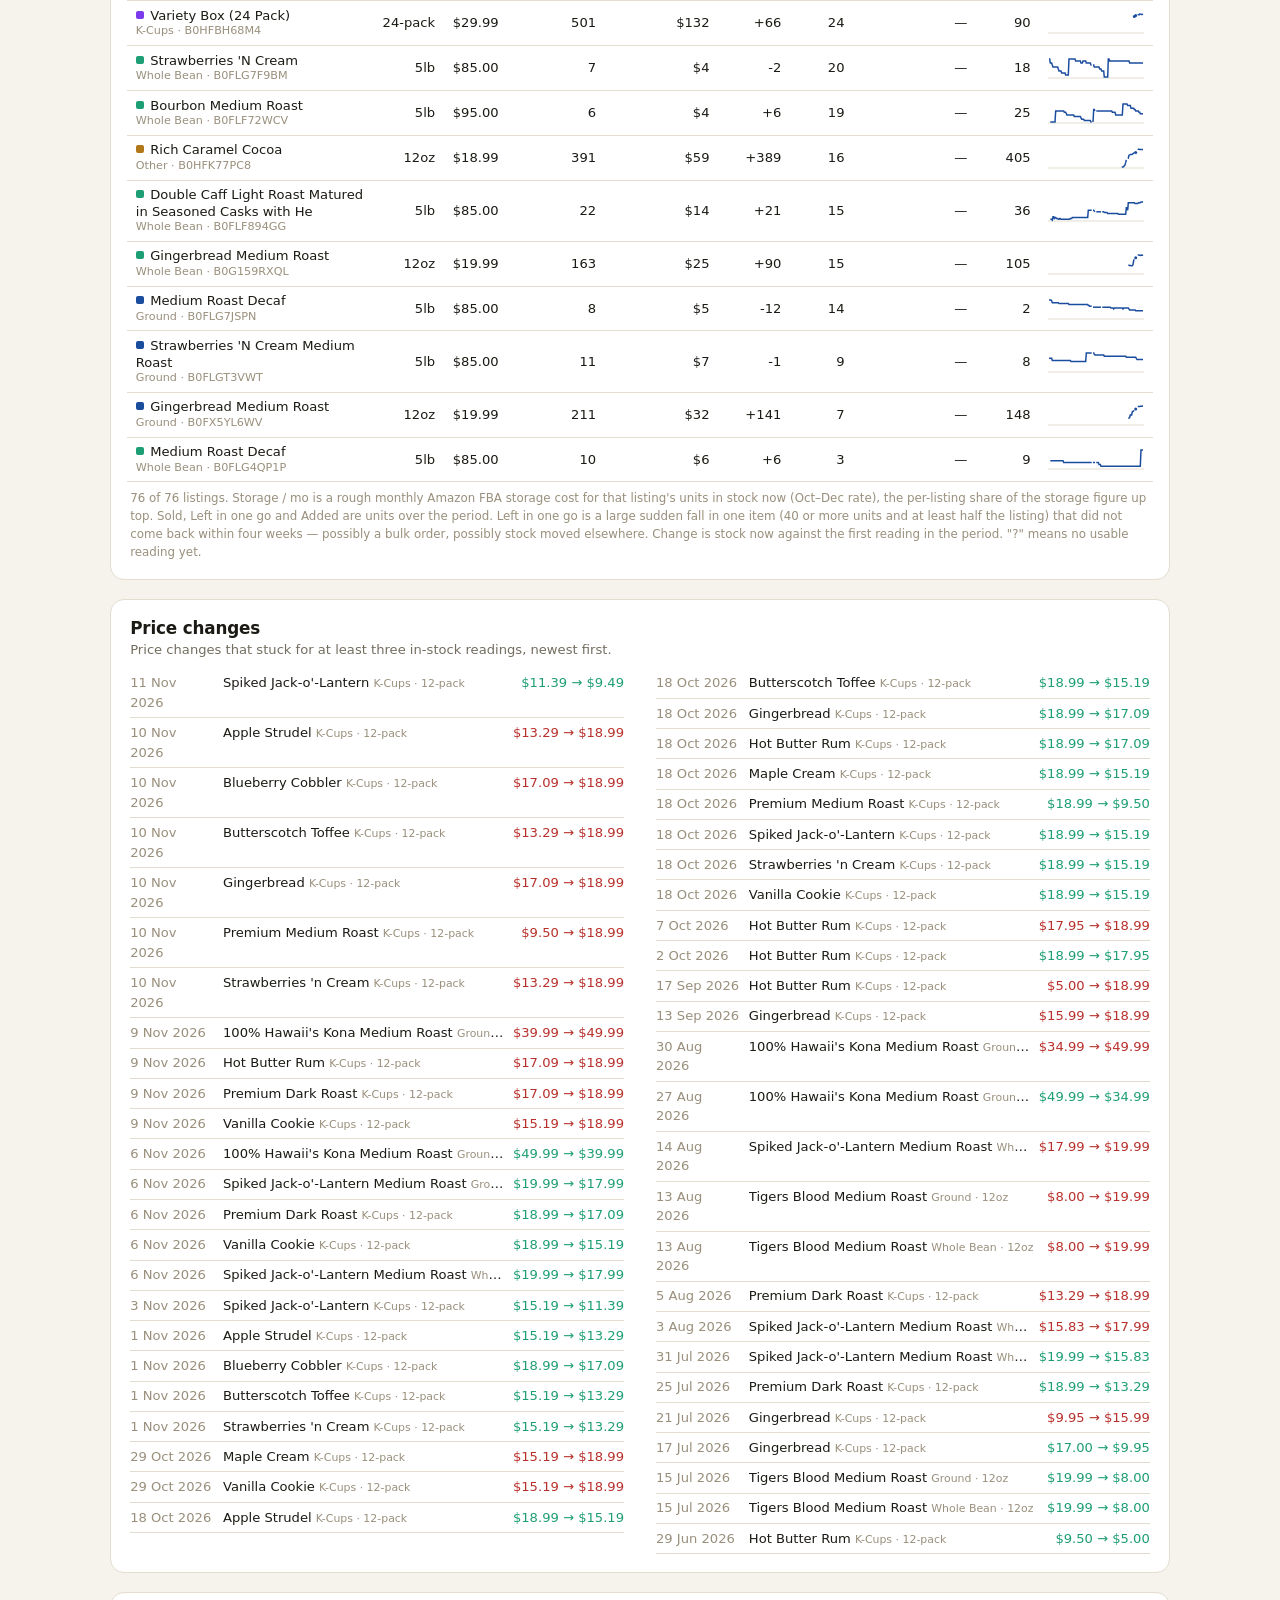
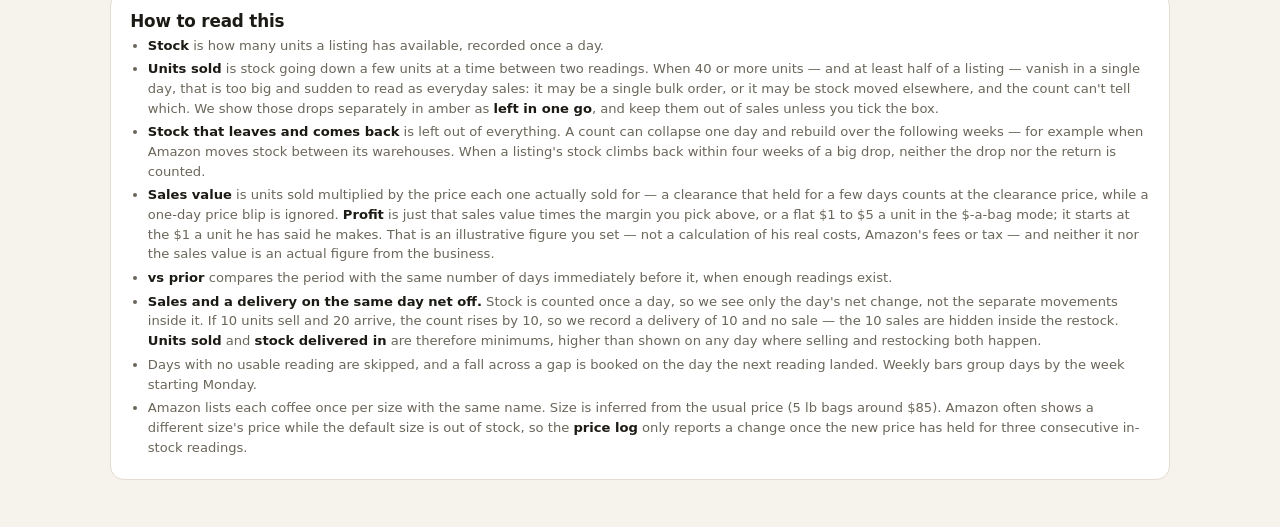
==== commit d7c1ebf2: "coffee: base Most overstocked on recent pace, skip stock-builds The cover figure was dividing lifeti" ====
--- a/public/coffee.html
+++ b/public/coffee.html
@@ -690,13 +690,28 @@
     ? slow.map(r=>lowRow(r, `${fmtU(r.sold)} sold`, `${fmtU(r.stock)} in stock`)).join('')
     : '<div class="lowempty">Nothing in stock in this period.</div>';
 
-  const wk=Math.max(A.days.length/7, 1), OVER_MIN=50;
-  const cov=r=> r.sold>0 ? r.stock/(r.sold/wk) : Infinity;
-  const over=inStock.filter(r=>r.stock>=OVER_MIN).map(r=>({r,c:cov(r)})).sort((a,b)=>b.c-a.c).slice(0,10);
-  document.getElementById('overSub').textContent = over.length?'Most stock relative to how fast it sells — roughly how long the pile would last at the recent pace.':'';
-  document.getElementById('over').innerHTML = over.length
-    ? over.map(({r,c})=>lowRow(r, `${fmtU(r.stock)} in stock`, coverTxt(c))).join('')
-    : '<div class="lowempty">No listing holds 50+ units here.</div>';
+  // Most overstocked: listings NOT being restocked, by weeks of supply at the last 4 weeks' pace.
+  // A recent (not lifetime) pace keeps new seasonal stock-ups from looking "overstocked", and we
+  // skip any listing whose stock is still climbing — that is a deliberate build, not stuck stock.
+  const n=c.days.length, RW=Math.min(28,n), rwWk=RW/7, OVER_MIN=50;
+  const over=[];
+  for(const r of inStock){
+    if(r.stock<OVER_MIN) continue;
+    const s=r.s; let sold=0, then=null;
+    for(let i=n-RW;i<n;i++){ sold += (s.sold[i]||0) + (state.bulk?(s.bulk[i]||0):0); if(then===null && s.stock[i]!=null) then=s.stock[i]; }
+    if(then===null || r.stock>then) continue;            // brand new or still building up -> not overstock
+    const cover = sold>0 ? r.stock/(sold/rwWk) : Infinity;
+    if(isFinite(cover) && cover<8) continue;             // under ~2 months of supply isn't overstocked
+    over.push({r, c:cover});
+  }
+  over.sort((a,b)=>b.c-a.c);
+  const overTop=over.slice(0,10);
+  document.getElementById('overSub').textContent = overTop.length
+    ? `Listings that are not being restocked, by how long the stock would last at the last four weeks’ selling pace.`
+    : '';
+  document.getElementById('over').innerHTML = overTop.length
+    ? overTop.map(({r,c})=>lowRow(r, `${fmtU(r.stock)} in stock`, coverTxt(c))).join('')
+    : '<div class="lowempty">Nothing stuck — the big piles here are all still being stocked up.</div>';
 }
 
 function lowRow(r, primary, secondary){
@@ -706,9 +721,10 @@
 }
 function coverTxt(c){
   if(!isFinite(c)) return 'no recent sales';
-  const yr=c/52; if(yr>=1) return `≈ ${yr>=10?Math.round(yr):yr.toFixed(1)} yr at this pace`;
-  const mo=c/4.345; if(mo>=1.5) return `≈ ${Math.round(mo)} mo at this pace`;
-  return `≈ ${Math.max(1,Math.round(c))} wk at this pace`;
+  const mo=c/4.345;
+  if(mo>=18) return `≈ ${(mo/12).toFixed(1)} yr of stock at this pace`;
+  if(c>=8) return `≈ ${Math.round(mo)} mo of stock at this pace`;
+  return `≈ ${Math.max(1,Math.round(c))} wk of stock at this pace`;
 }
 
 function renderTable(c,A){
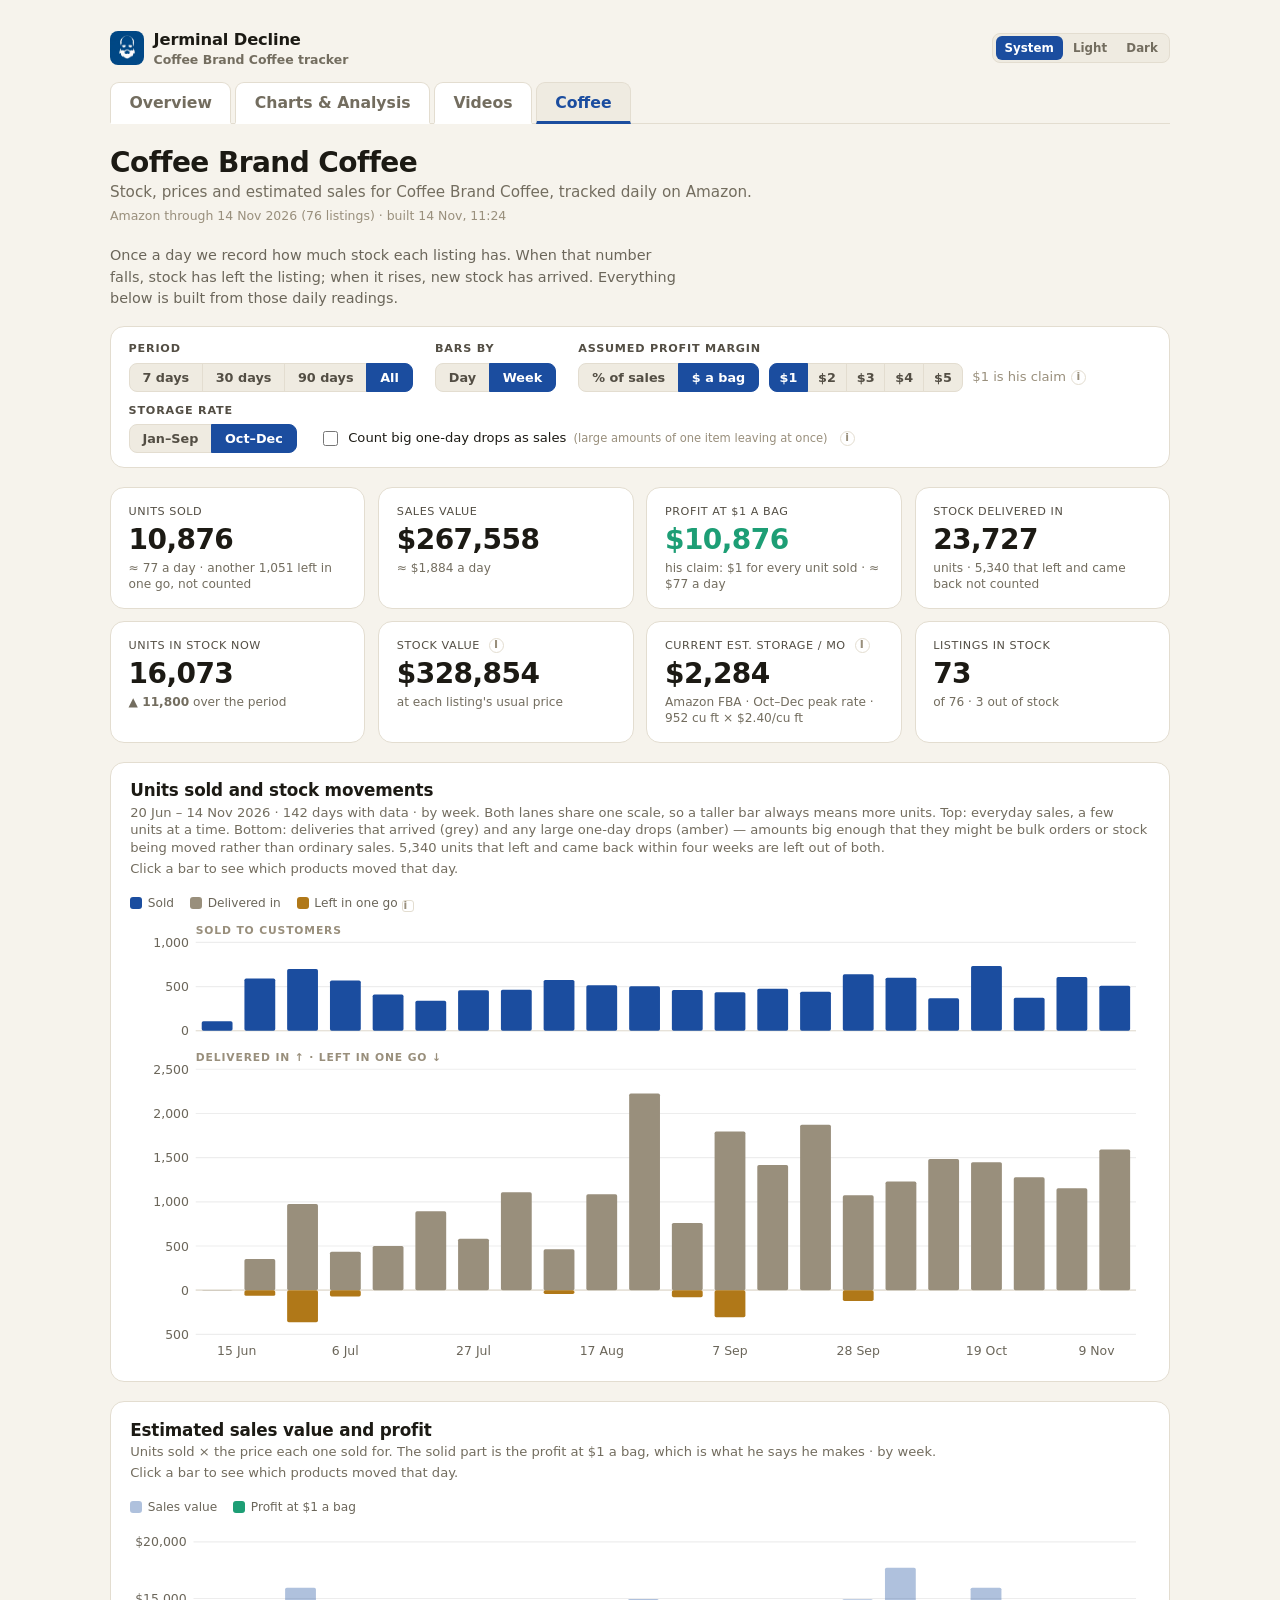
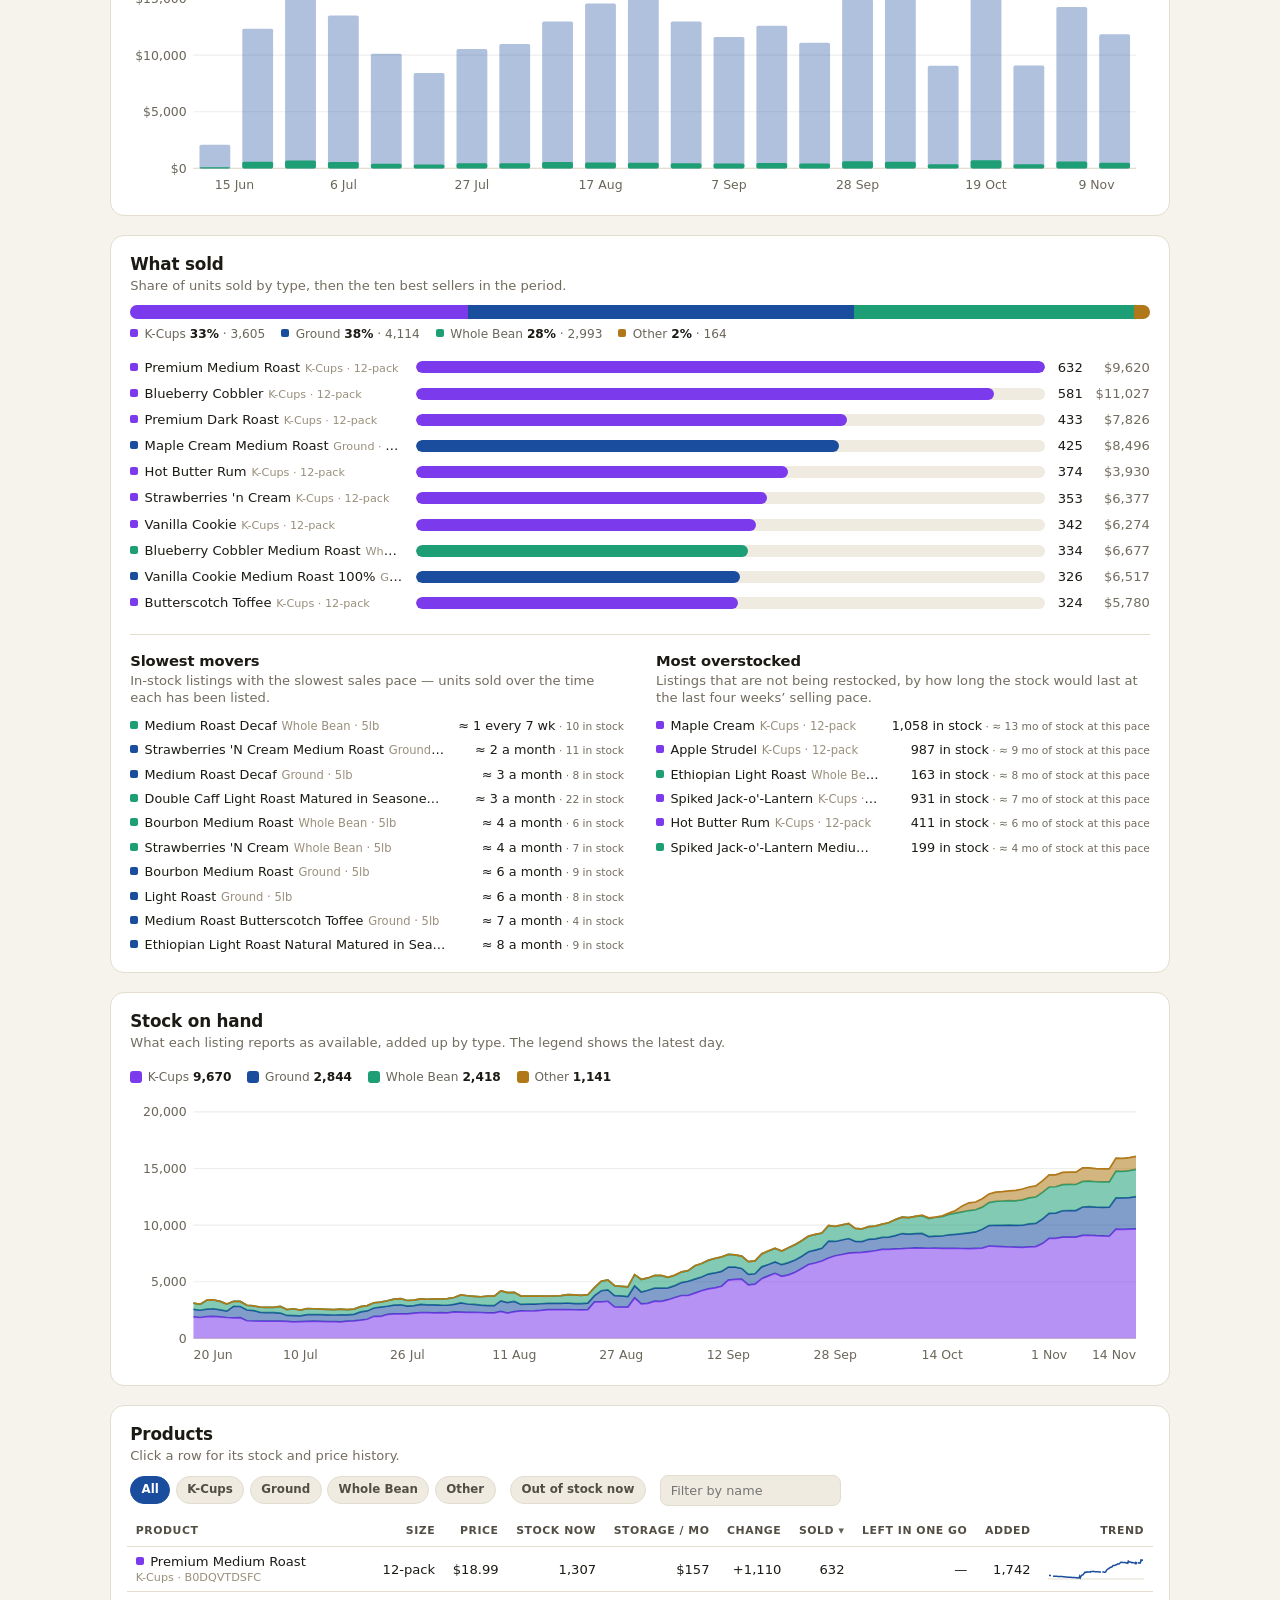
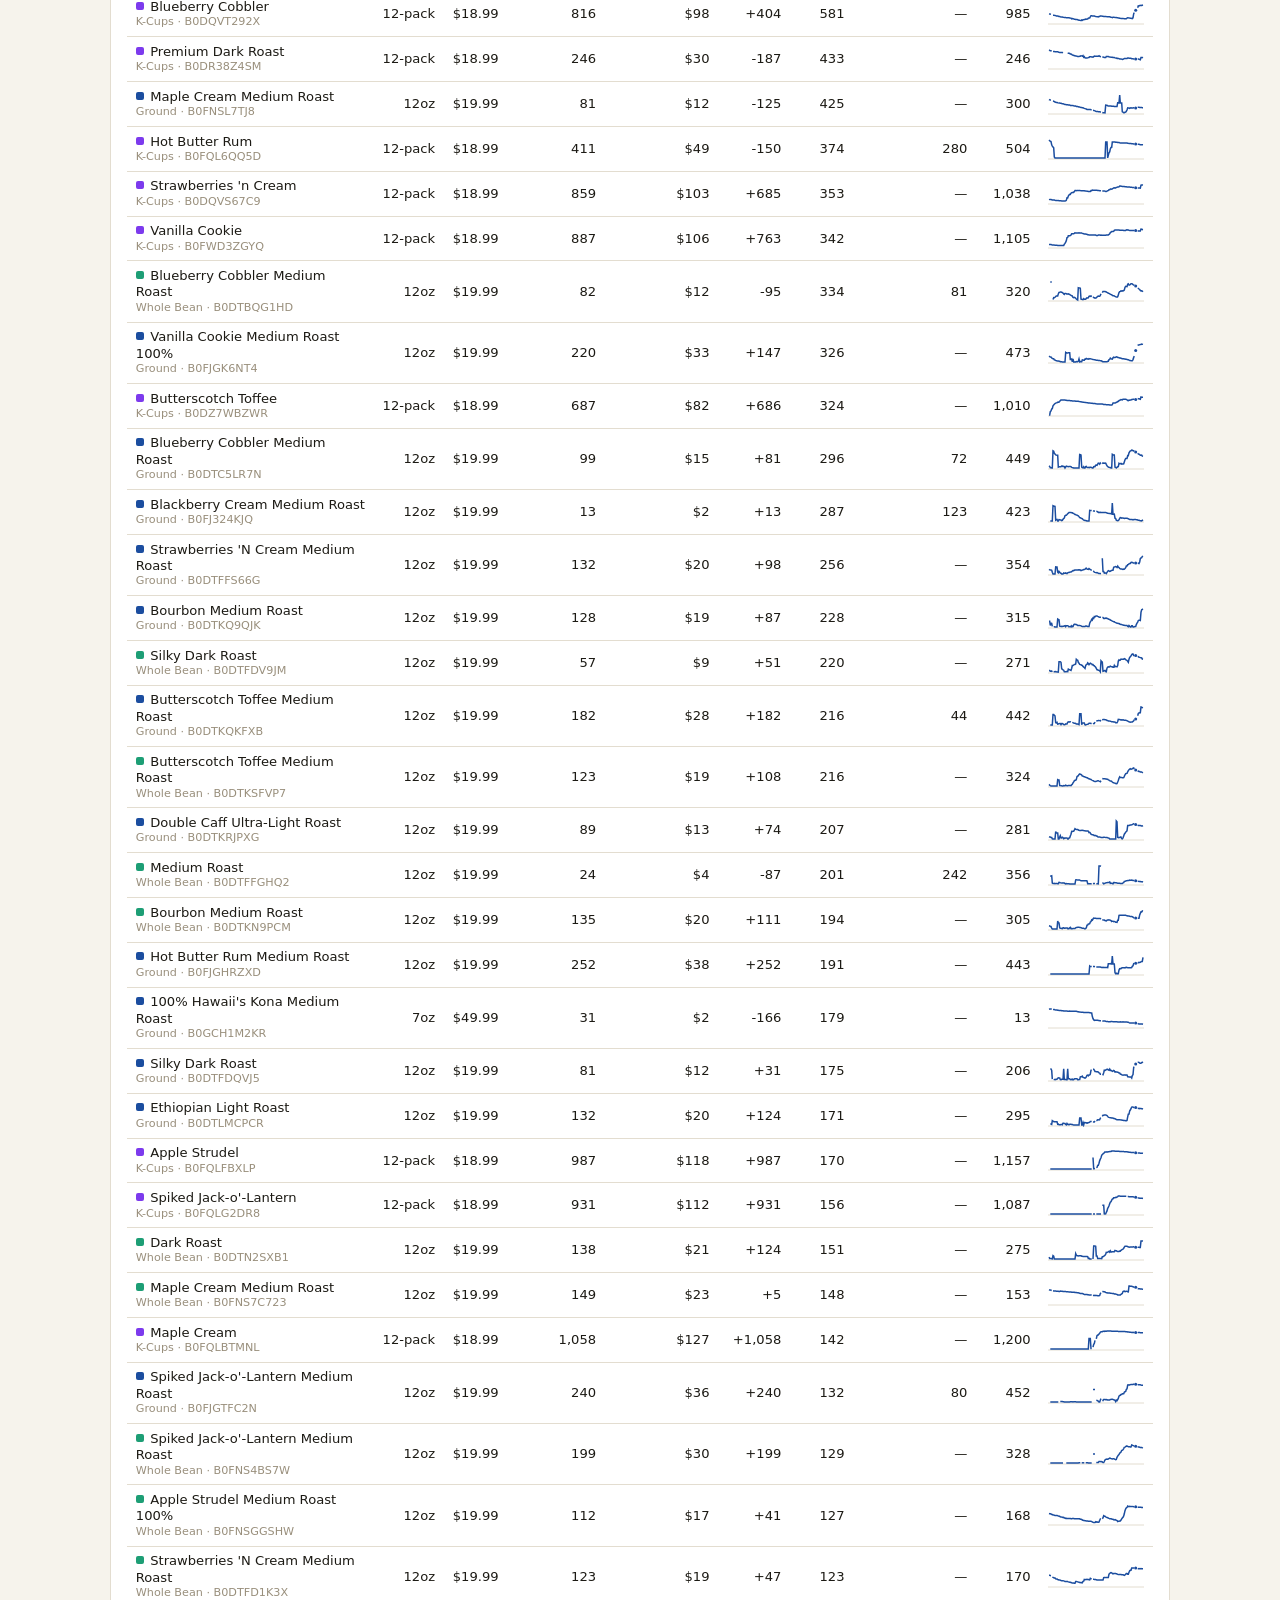
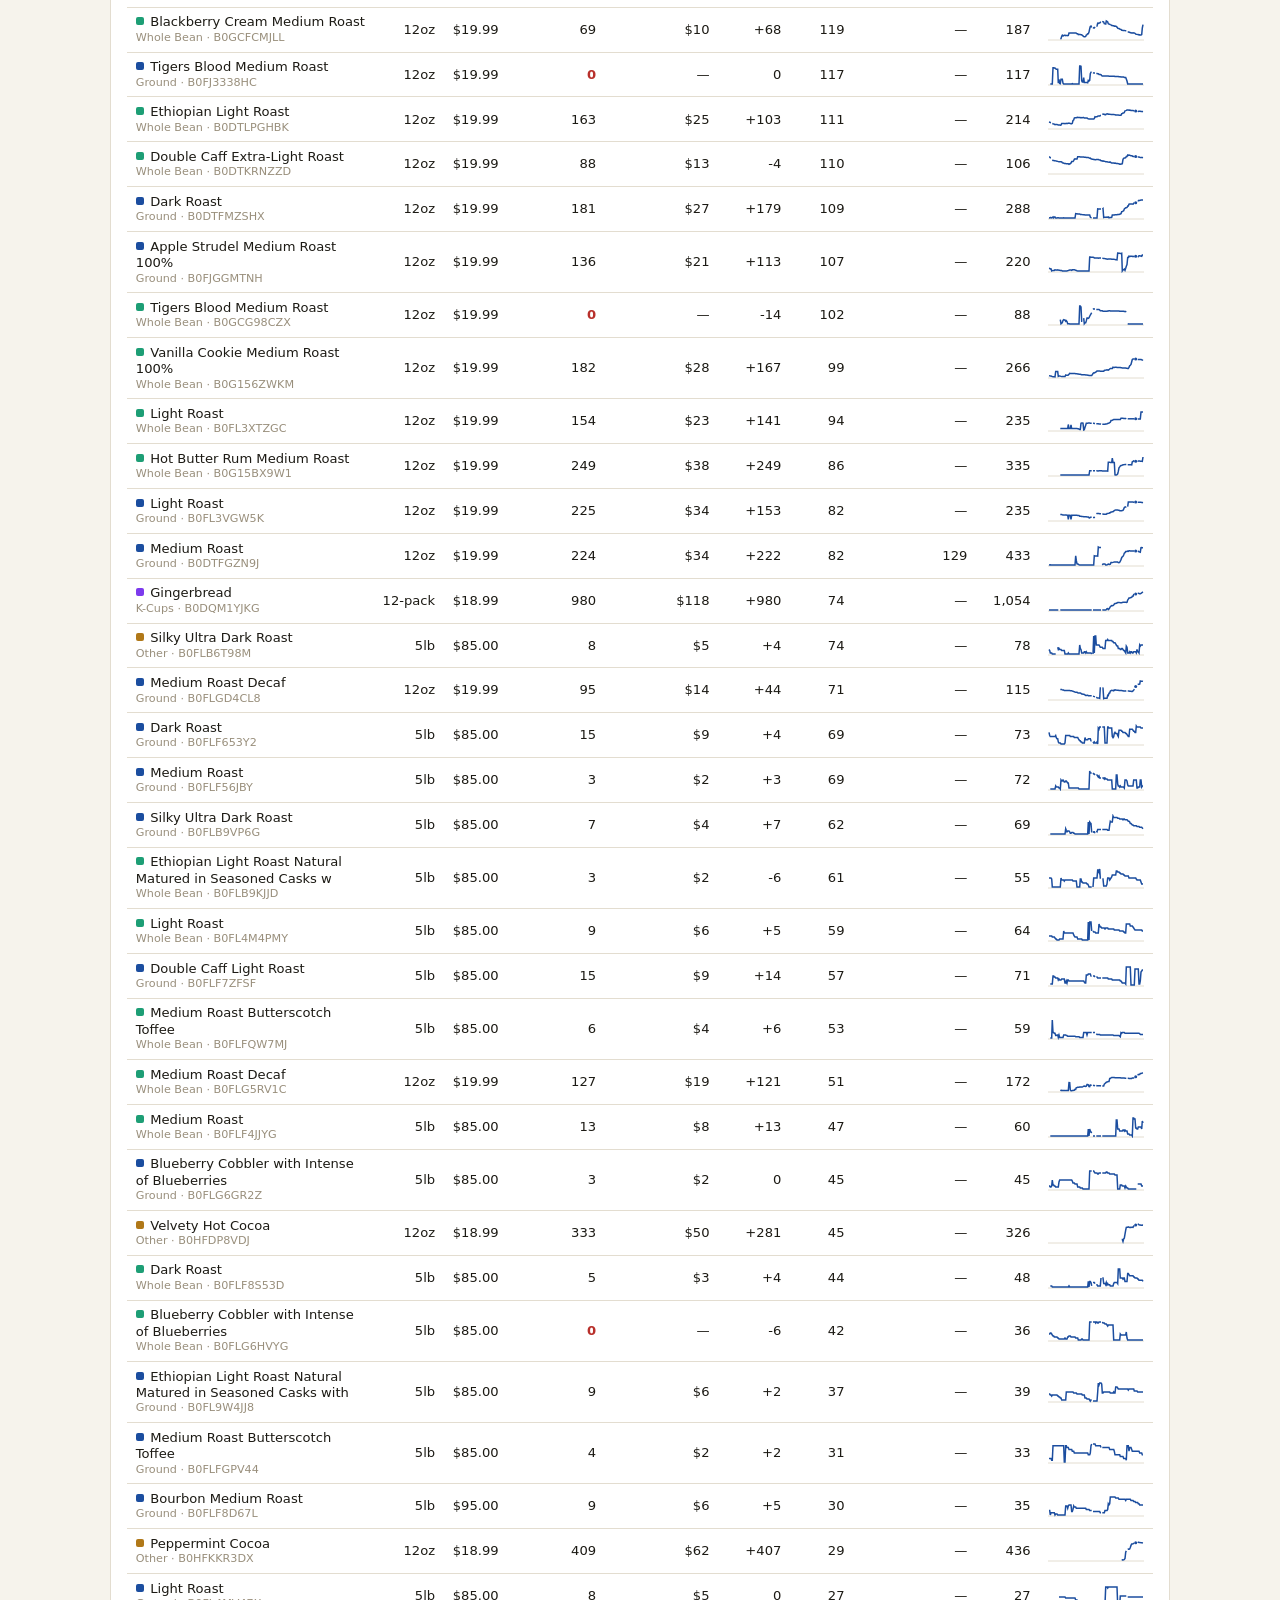
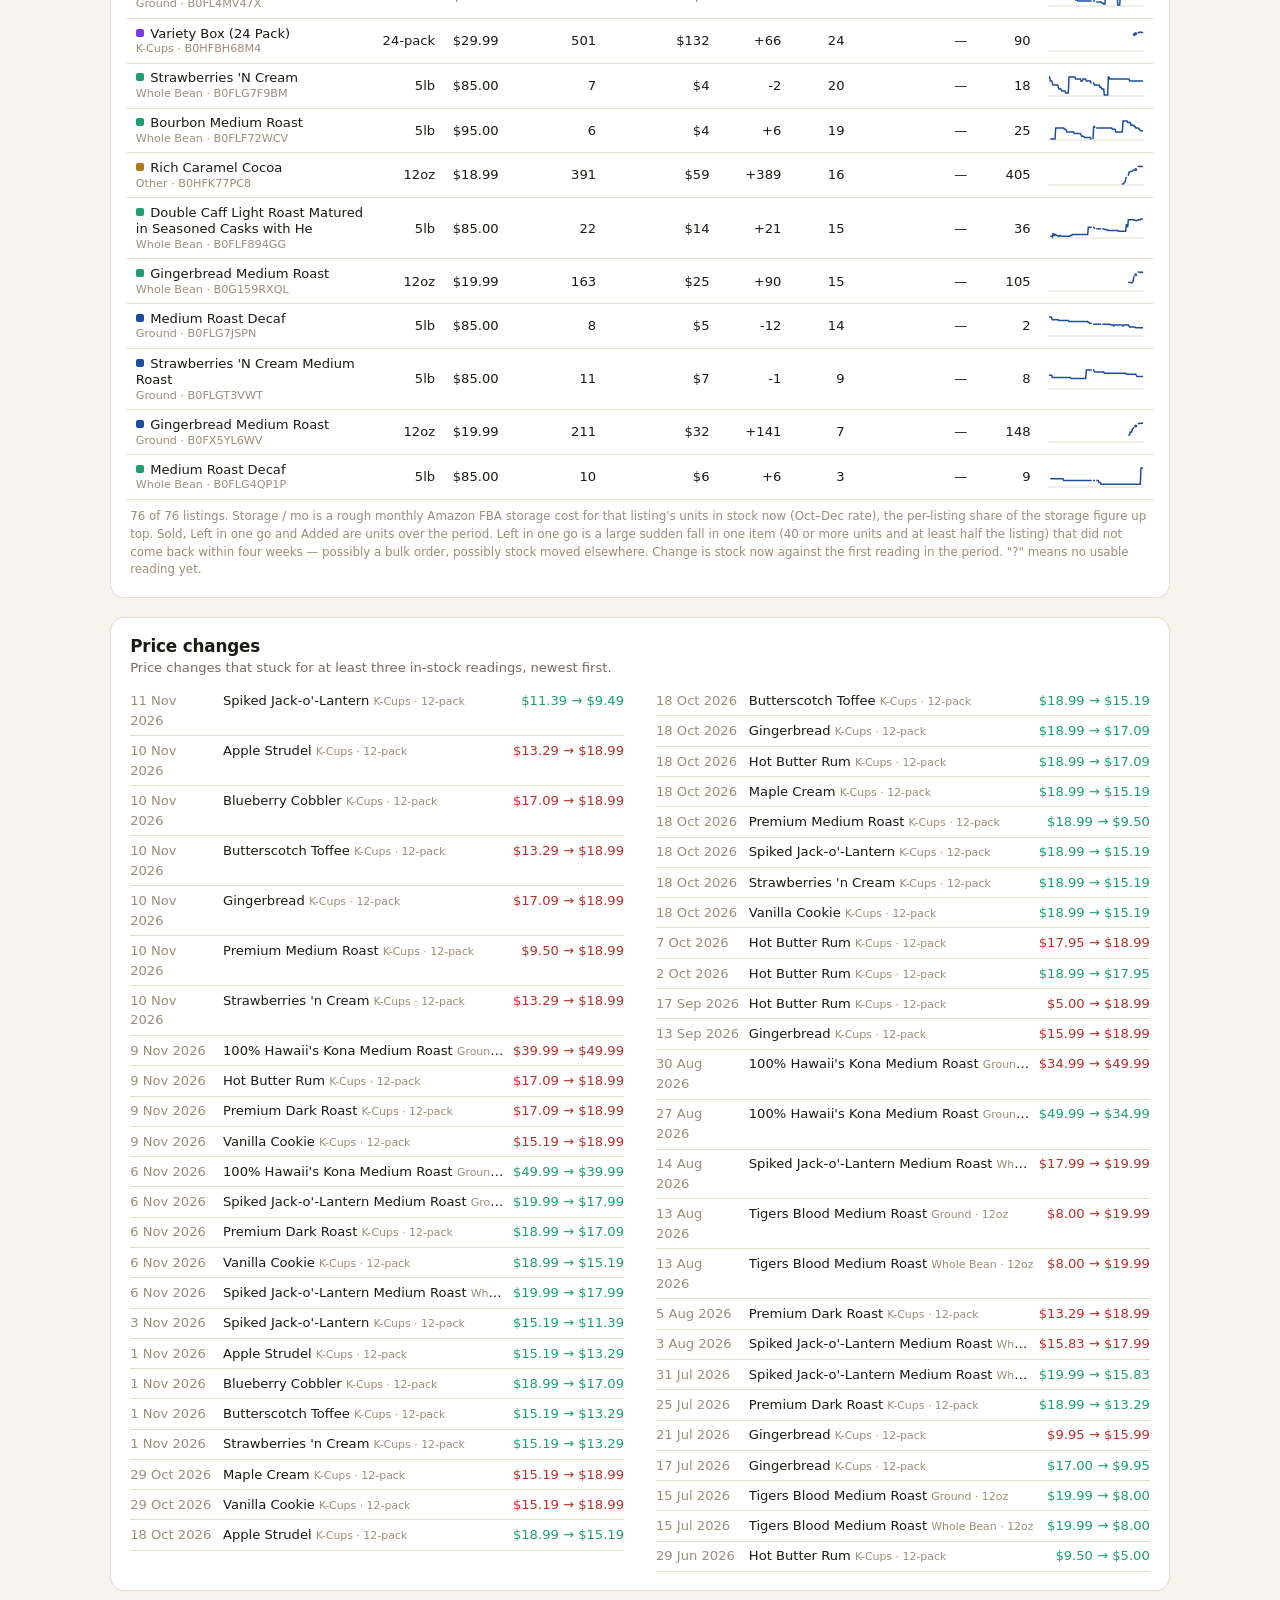
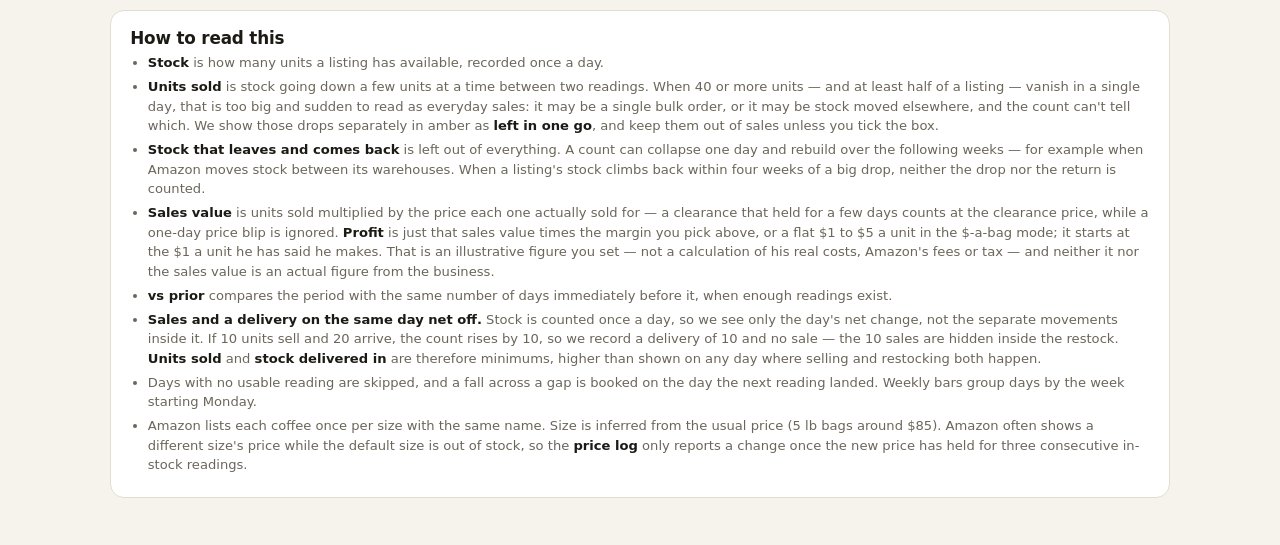
==== commit b6e08e96: "coffee: rank Slowest movers by time-scaled pace, not raw count Ranking by raw units sold put brand-n" ====
--- a/public/coffee.html
+++ b/public/coffee.html
@@ -683,11 +683,18 @@
       <span class="top-units">${fmtU(r.sold)}</span><span class="top-gross">${fmtM(r.gross)}</span></div>`).join('');
 
   // Mirror of the best sellers: what is barely moving, and what is piled up relative to how it sells.
+  // Slowest movers: rank by a time-scaled sales pace (sold / weeks each has been on sale in the
+  // window), not raw count — otherwise a brand-new fast seller looks "slow" just for being new.
   const inStock=A.rows.filter(r=>r.stock!=null&&r.stock>0);
-  const slow=inStock.slice().sort((a,b)=>(a.sold-b.sold)||(b.stock-a.stock)).slice(0,10);
-  document.getElementById('slowSub').textContent = slow.length?'In-stock listings with the fewest units sold in the period.':'';
+  const i0=A.i0, i1=A.i1;
+  const slow=inStock.map(r=>{ const st=r.s.stock; let f=null;
+      for(let i=i0;i<=i1;i++){ if(st[i]!=null){ f=i; break; } }
+      const wks=Math.max((i1-(f==null?i1:f)+1)/7, 1);
+      return {r, pace:r.sold/wks};
+    }).sort((a,b)=>a.pace-b.pace).slice(0,10);
+  document.getElementById('slowSub').textContent = slow.length?'In-stock listings with the slowest sales pace — units sold over the time each has been listed.':'';
   document.getElementById('slow').innerHTML = slow.length
-    ? slow.map(r=>lowRow(r, `${fmtU(r.sold)} sold`, `${fmtU(r.stock)} in stock`)).join('')
+    ? slow.map(({r,pace})=>lowRow(r, paceTxt(pace), `${fmtU(r.stock)} in stock`)).join('')
     : '<div class="lowempty">Nothing in stock in this period.</div>';
 
   // Most overstocked: listings NOT being restocked, by weeks of supply at the last 4 weeks' pace.
@@ -718,6 +725,12 @@
   return `<div class="lowrow" data-id="${esc(r.s.channel+'|'+r.s.id)}" role="button" tabindex="0">
     <span class="nm" title="${esc(r.name)}"><i class="fam" style="background:${famColor(r.fam)}"></i>${esc(r.name)}<small>${esc([r.s.variant?null:r.fam, r.size].filter(Boolean).join(' · '))}</small></span>
     <span class="v">${primary}<small> · ${secondary}</small></span></div>`;
+}
+function paceTxt(p){
+  if(p<=0) return 'none sold lately';
+  const pm=p*4.345;
+  if(pm>=1) return `≈ ${Math.round(pm)} a month`;
+  return `≈ 1 every ${Math.round(1/p)} wk`;
 }
 function coverTxt(c){
   if(!isFinite(c)) return 'no recent sales';
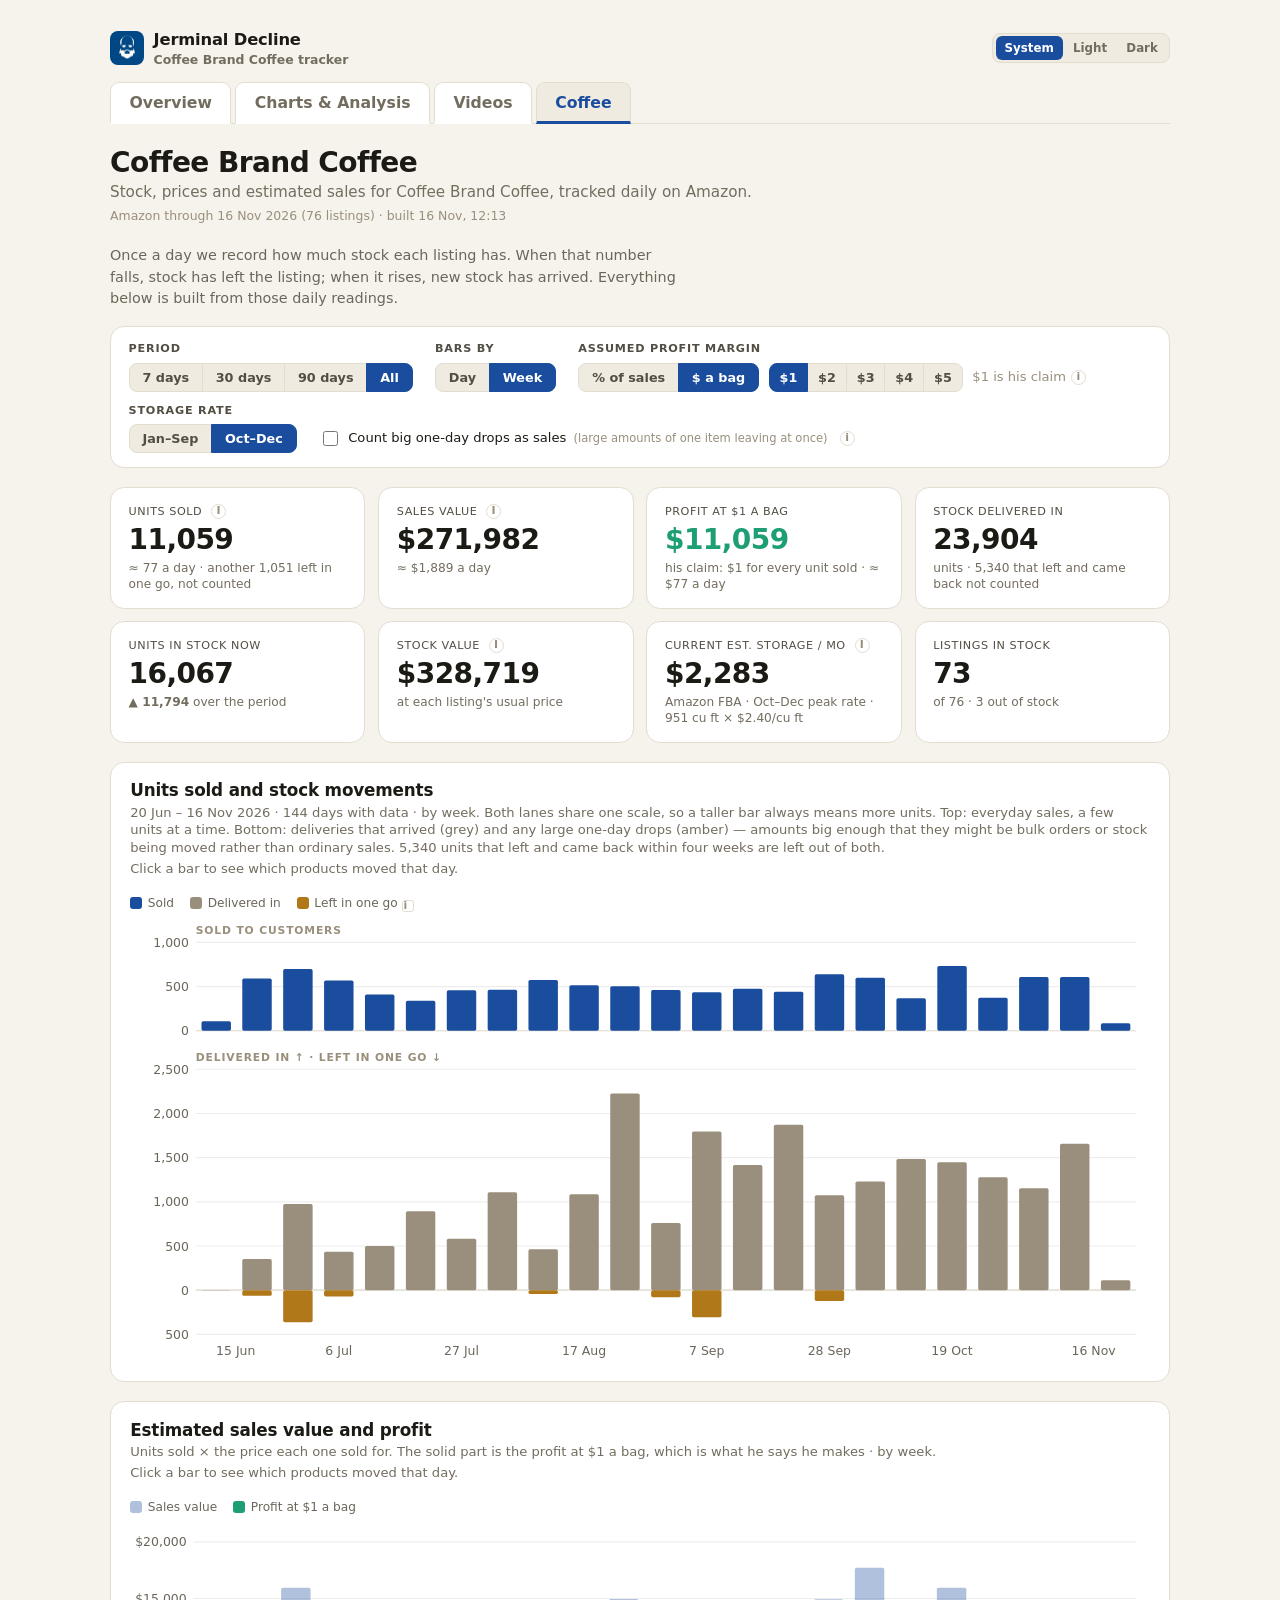
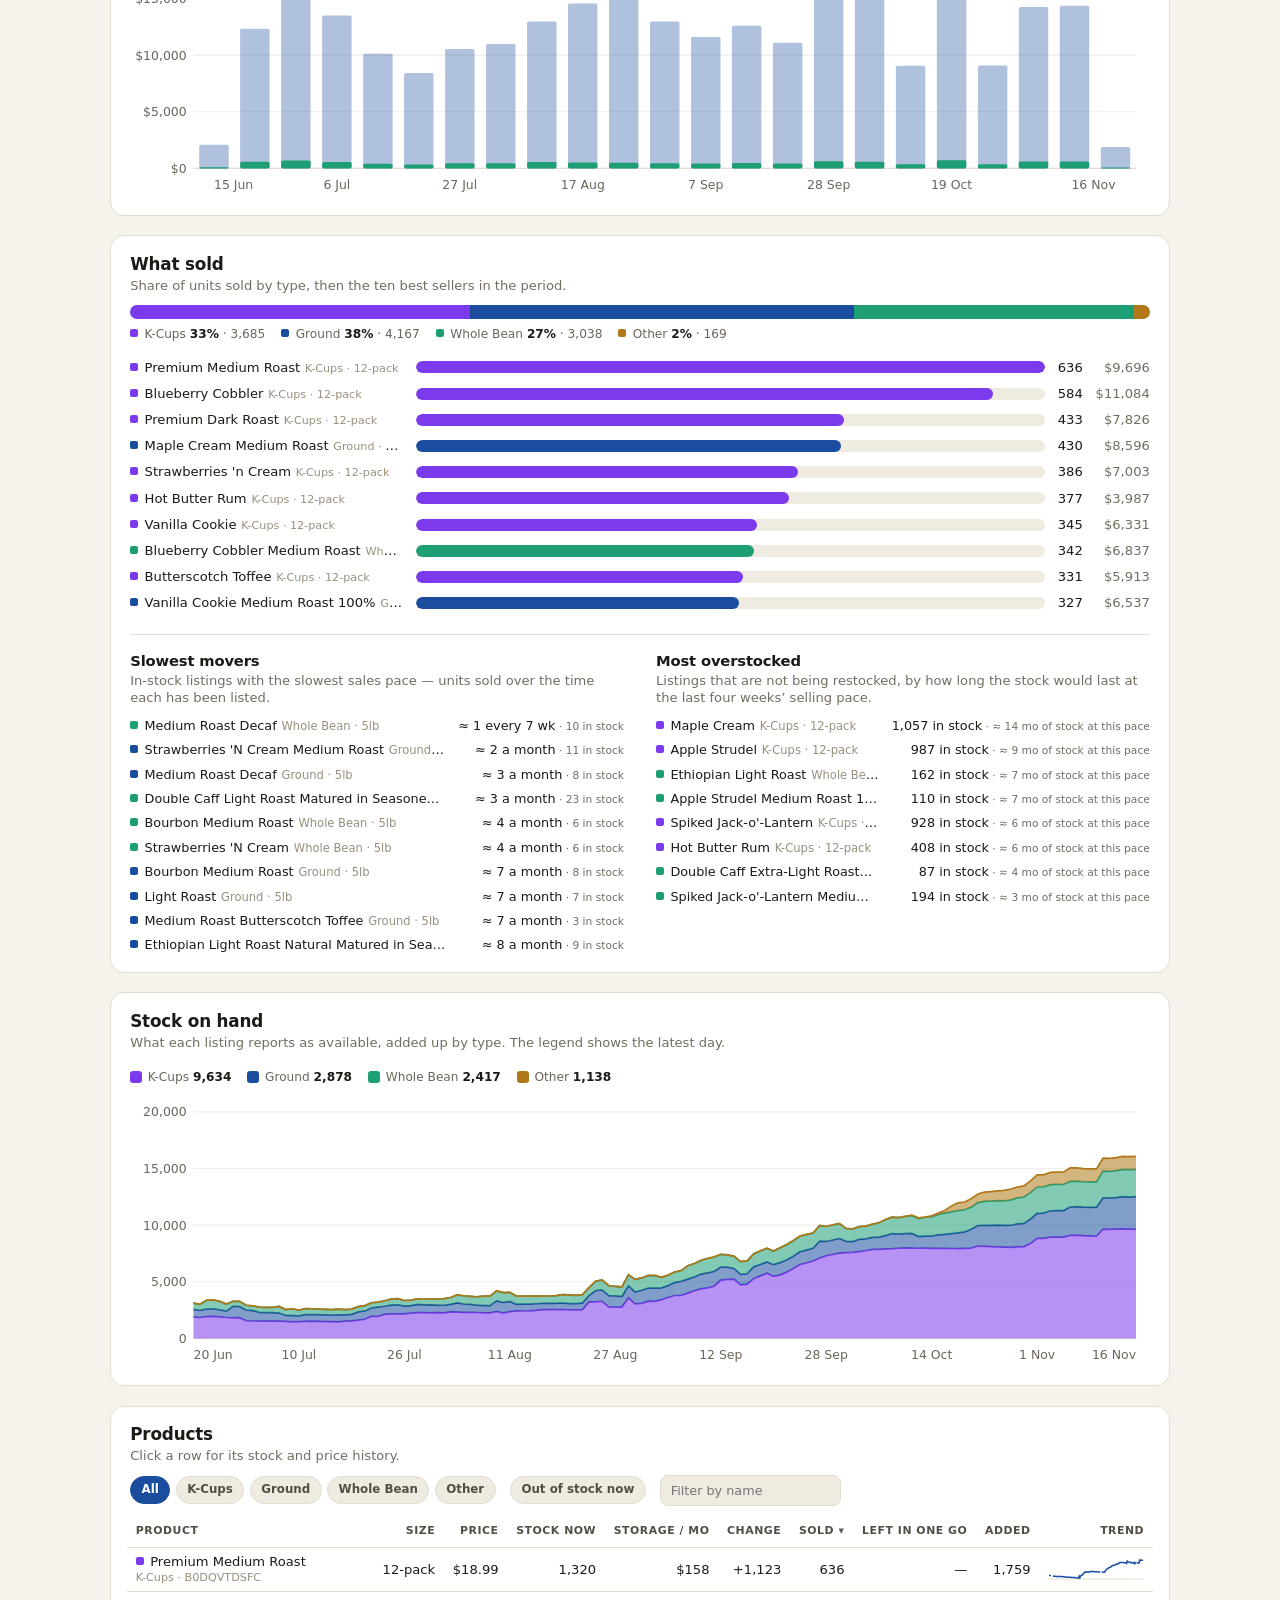
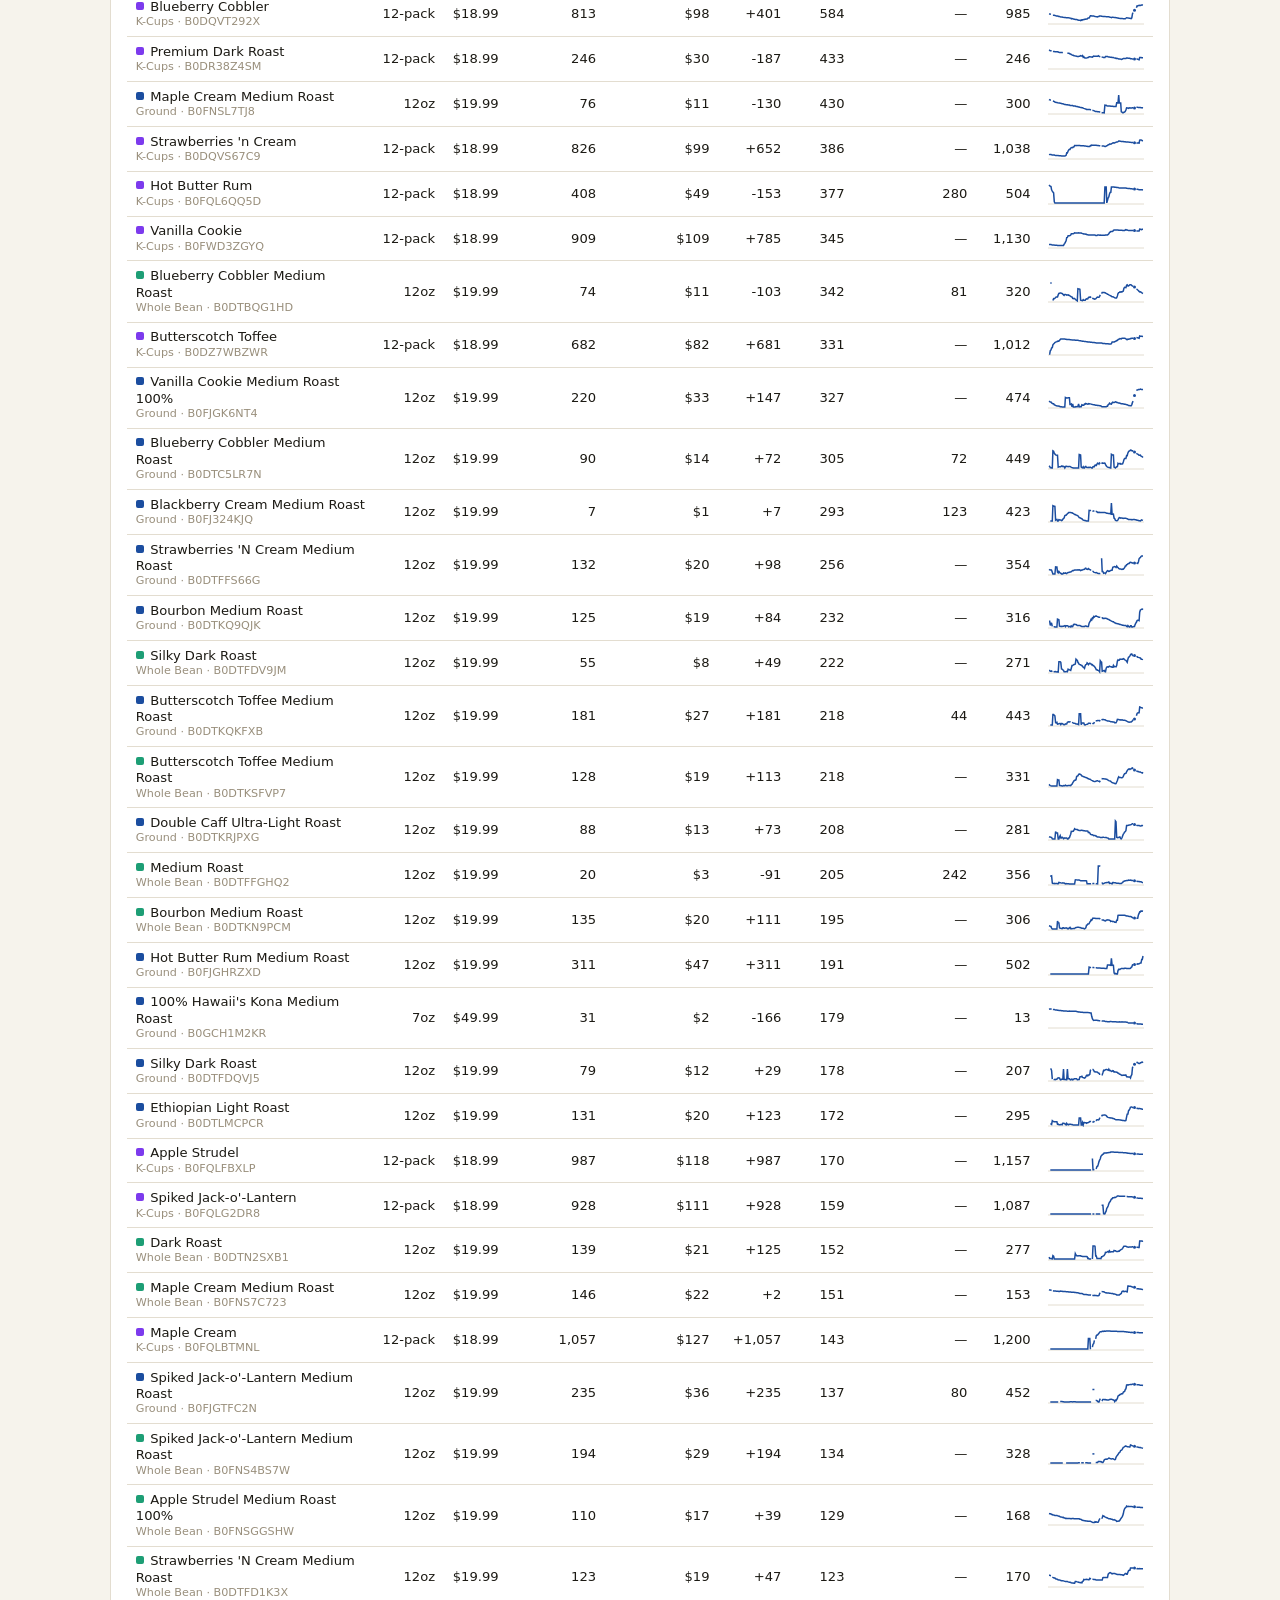
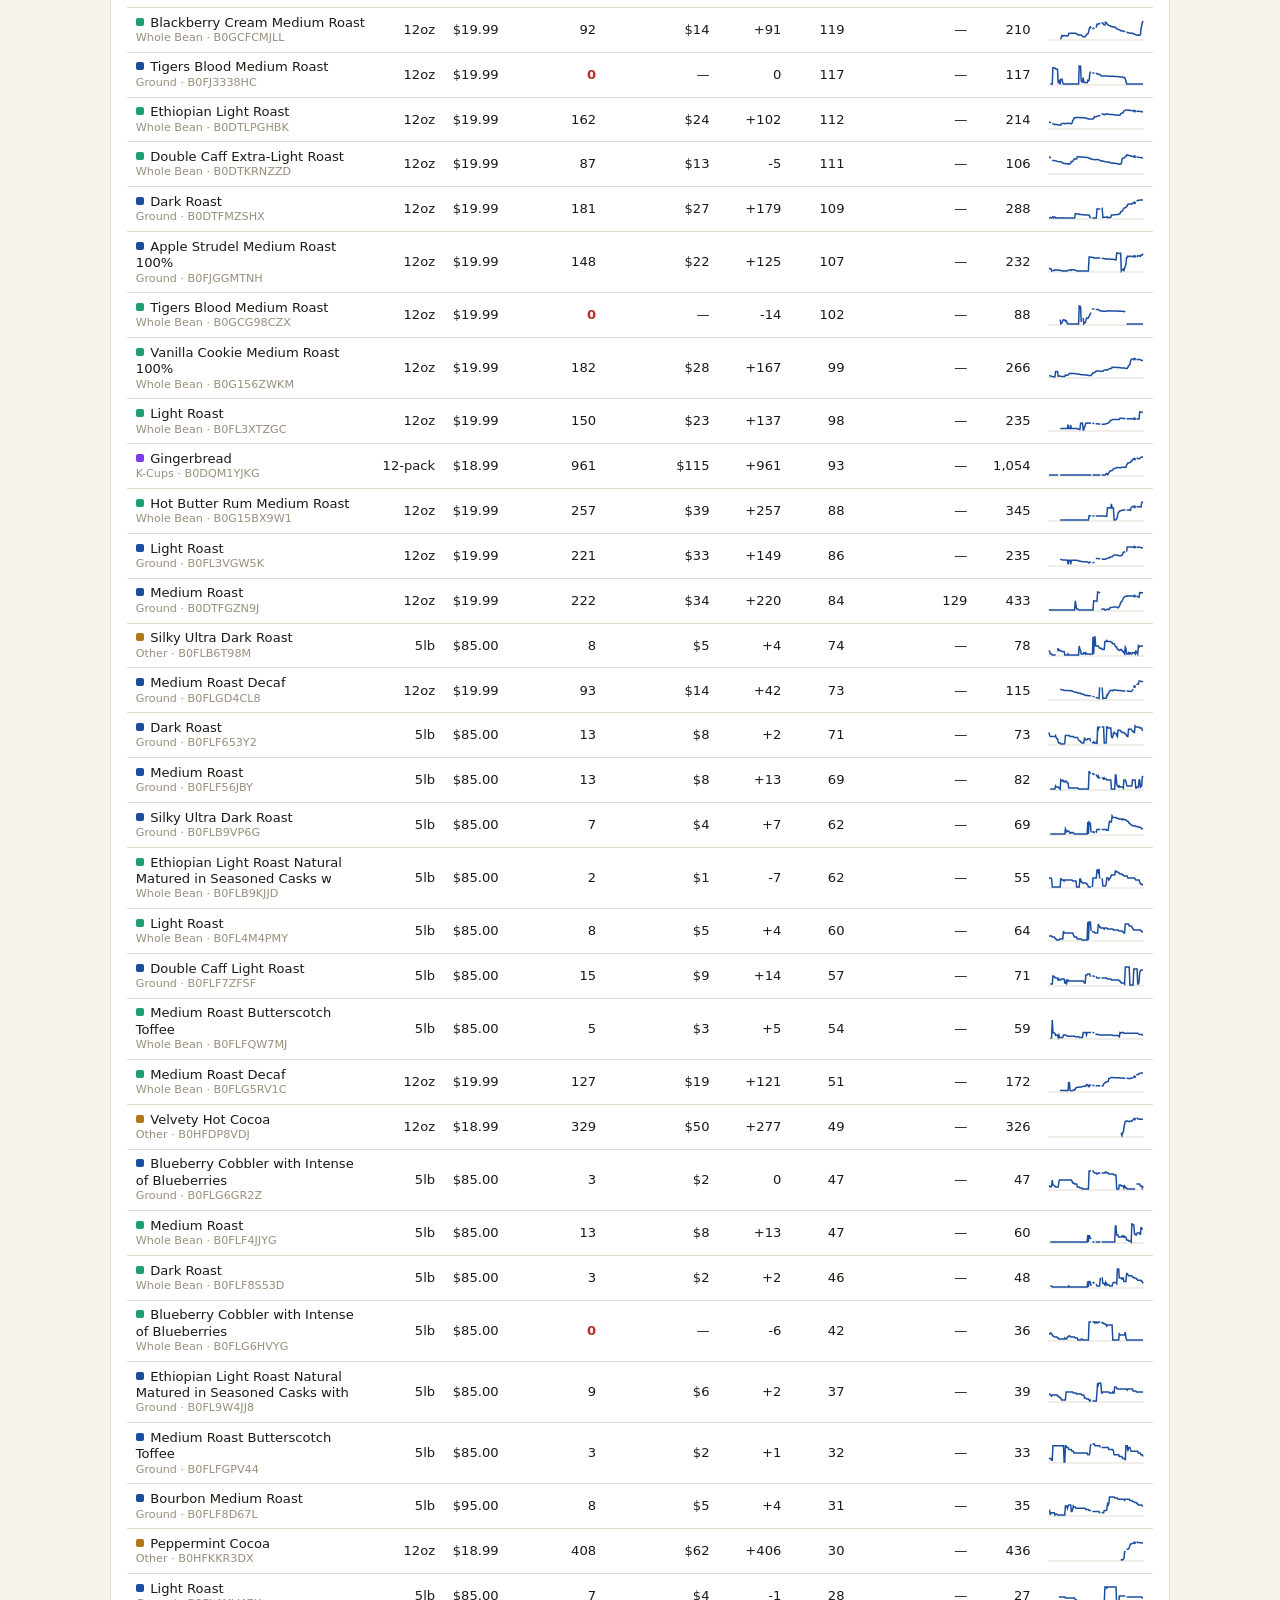
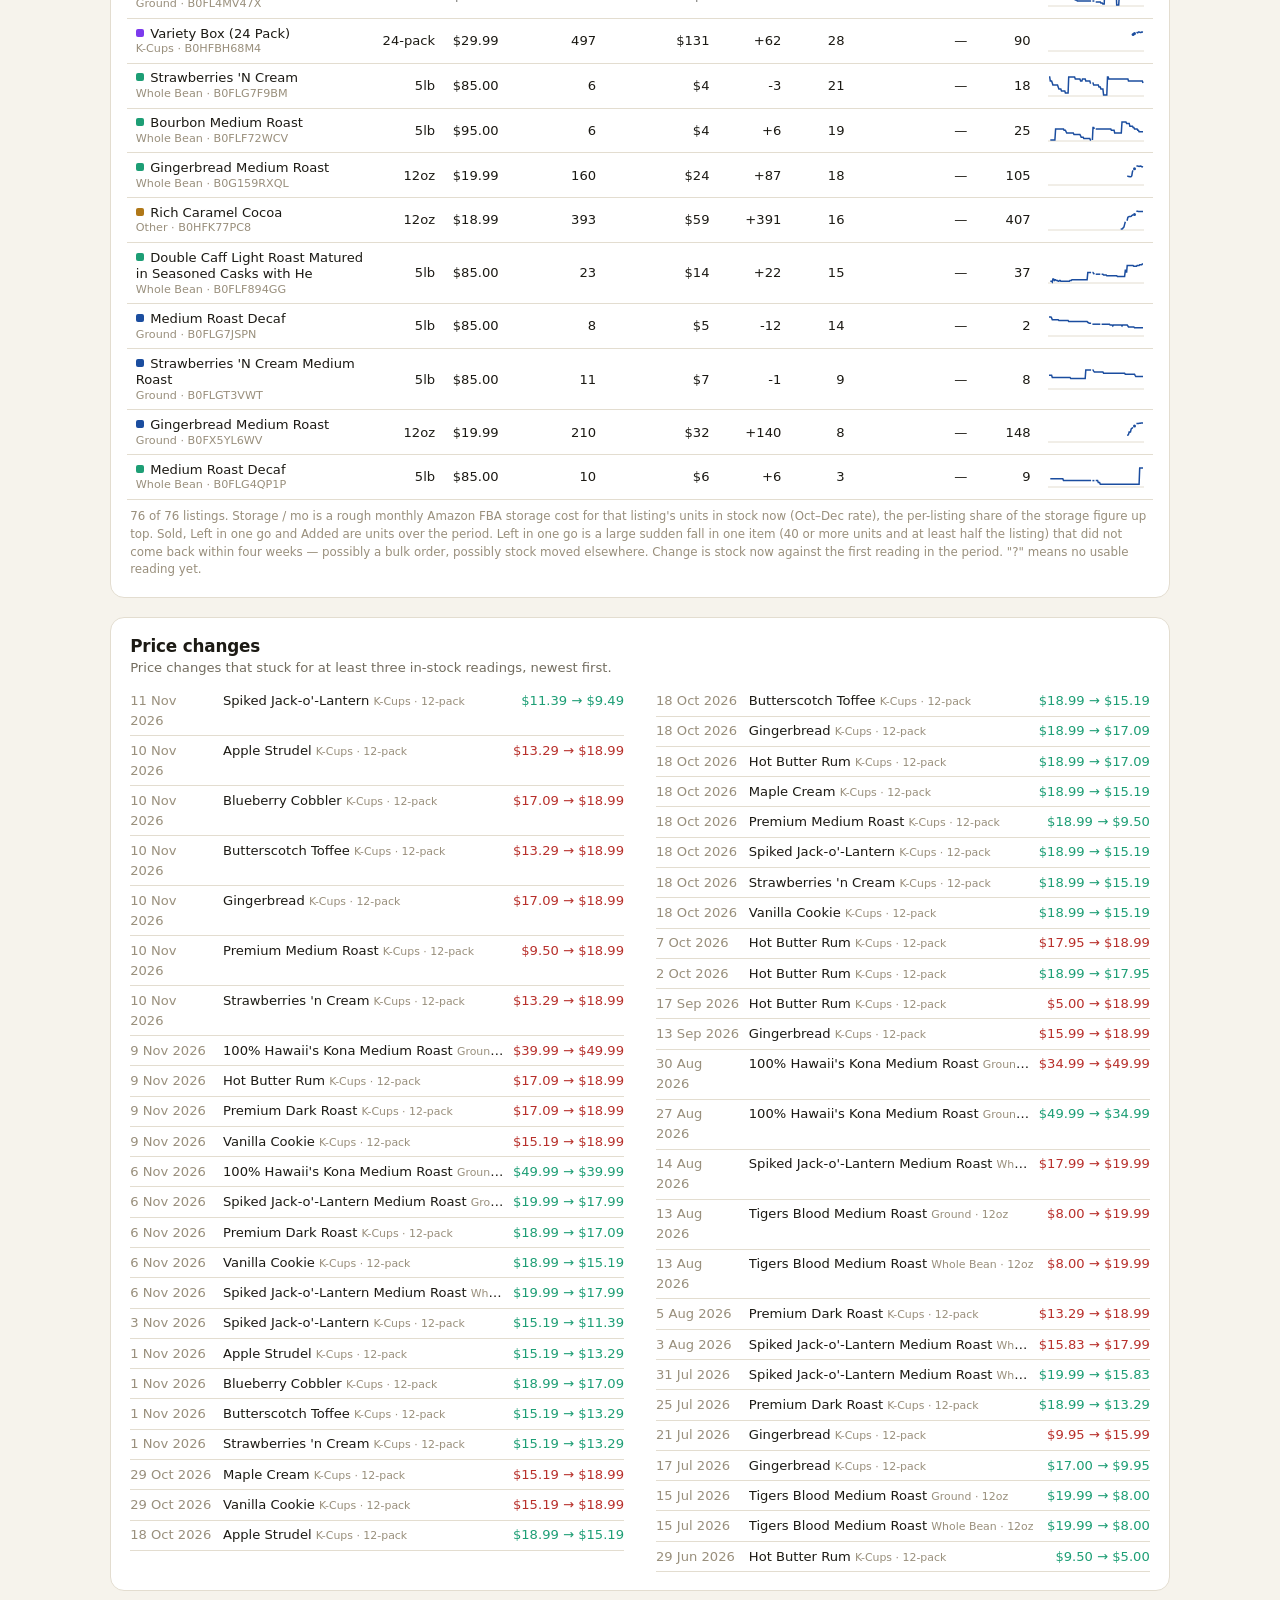
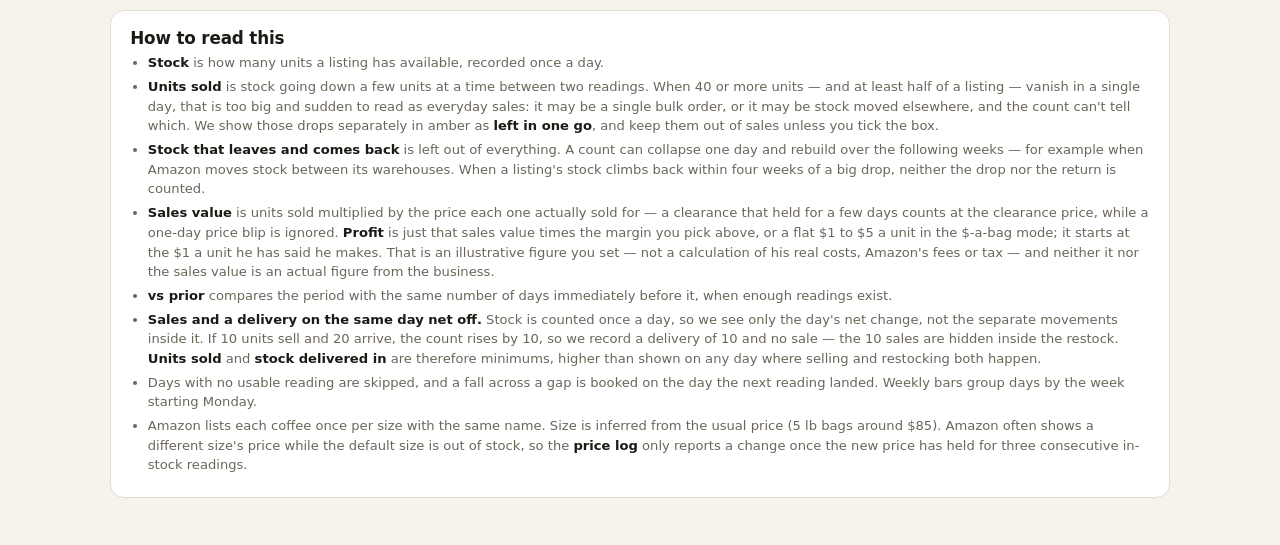
==== commit d3915a11: "coffee: flag Units sold / Sales value as estimates from net stock movements Add an info tooltip to t" ====
--- a/public/coffee.html
+++ b/public/coffee.html
@@ -627,8 +627,8 @@
   const oh=fmtU(A.onHand)+(A.capped?'+':'');
   const moved=A.bulkU;
   const tiles=[
-    ['Units sold', fmtU(units), j(rate(units), P&&deltaHtml(units,P.units), state.bulk?`includes ${fmtU(moved)} that left in one go`:(moved?`another ${fmtU(moved)} left in one go, not counted`:''))],
-    ['Sales value', fmtM(gross), j(nd>1?`≈ ${fmtM(gross/nd)} a day`:'', P&&deltaHtml(gross,P.grossAll))],
+    [`Units sold <i class="info" data-tip="An estimate, not confirmed sales. The business doesn't report sales — we read each listing's stock once a day and count a fall as units sold, so it is inferred from net stock movements. A sale and a restock on the same day cancel out, so treat it as a floor. More in 'How to read this' below.">i</i>`, fmtU(units), j(rate(units), P&&deltaHtml(units,P.units), state.bulk?`includes ${fmtU(moved)} that left in one go`:(moved?`another ${fmtU(moved)} left in one go, not counted`:''))],
+    [`Sales value <i class="info" data-tip="An estimate, not a figure from the business — estimated units sold (inferred from daily stock falls; see Units sold) × the price each one sold at.">i</i>`, fmtM(gross), j(nd>1?`≈ ${fmtM(gross/nd)} a day`:'', P&&deltaHtml(gross,P.grossAll))],
     ['Profit '+netLabel(), fmtM(net), j(state.mode==='bag'?(state.bag===1?'his claim: $1 for every unit sold':'$'+state.bag+' for every unit sold'):`if he keeps ${state.margin}% of the sales value`, state.mode==='bag'&&nd>1?`≈ ${fmtM(net/nd)} a day`:'', P&&deltaHtml(net,netOf(P.grossAll,P.units))), 'net'],
     ['Stock delivered in', fmtU(A.restU), j('units', P&&deltaHtml(A.restU,P.restU), A.retU?`${fmtU(A.retU)} that left and came back not counted`:'')],
     ['Units in stock now', oh, A.ohDelta?`<b>${A.ohDelta>0?'▲':'▼'} ${fmtU(Math.abs(A.ohDelta))}</b> over the period`:''],
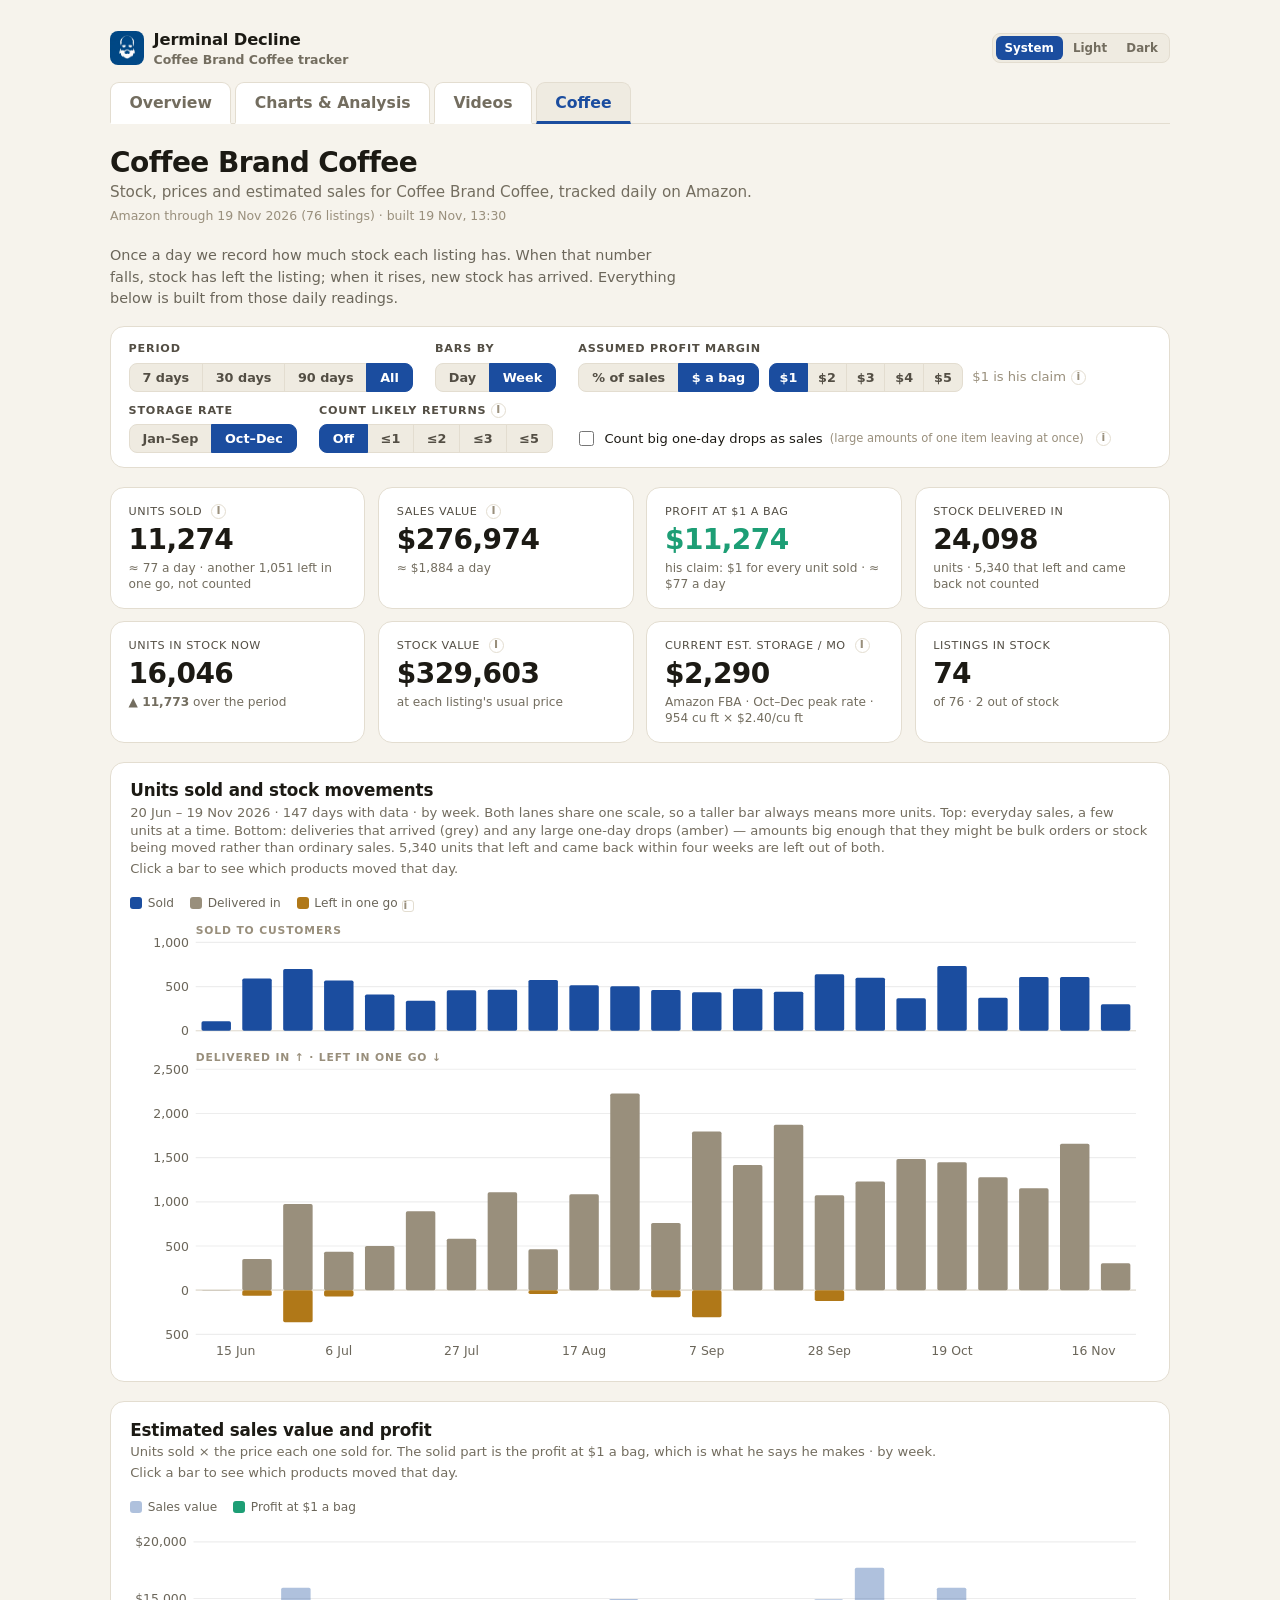
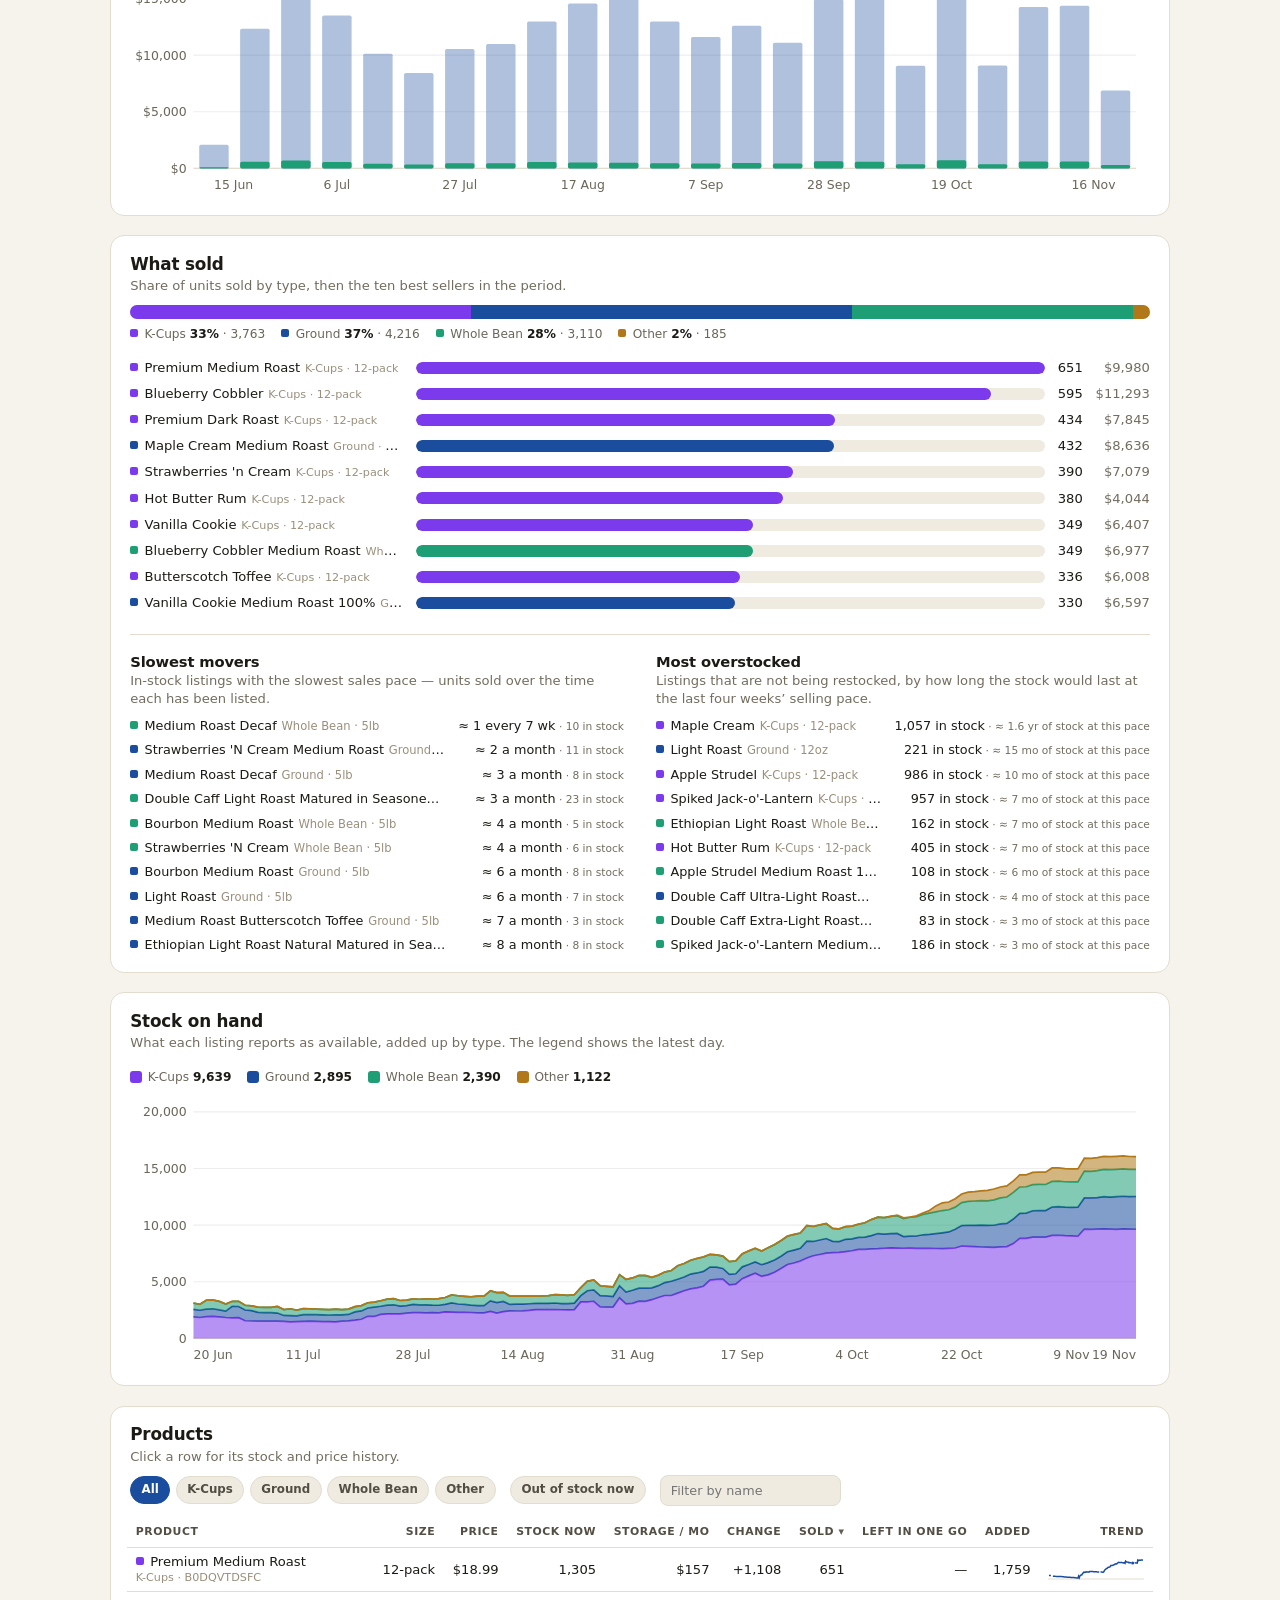
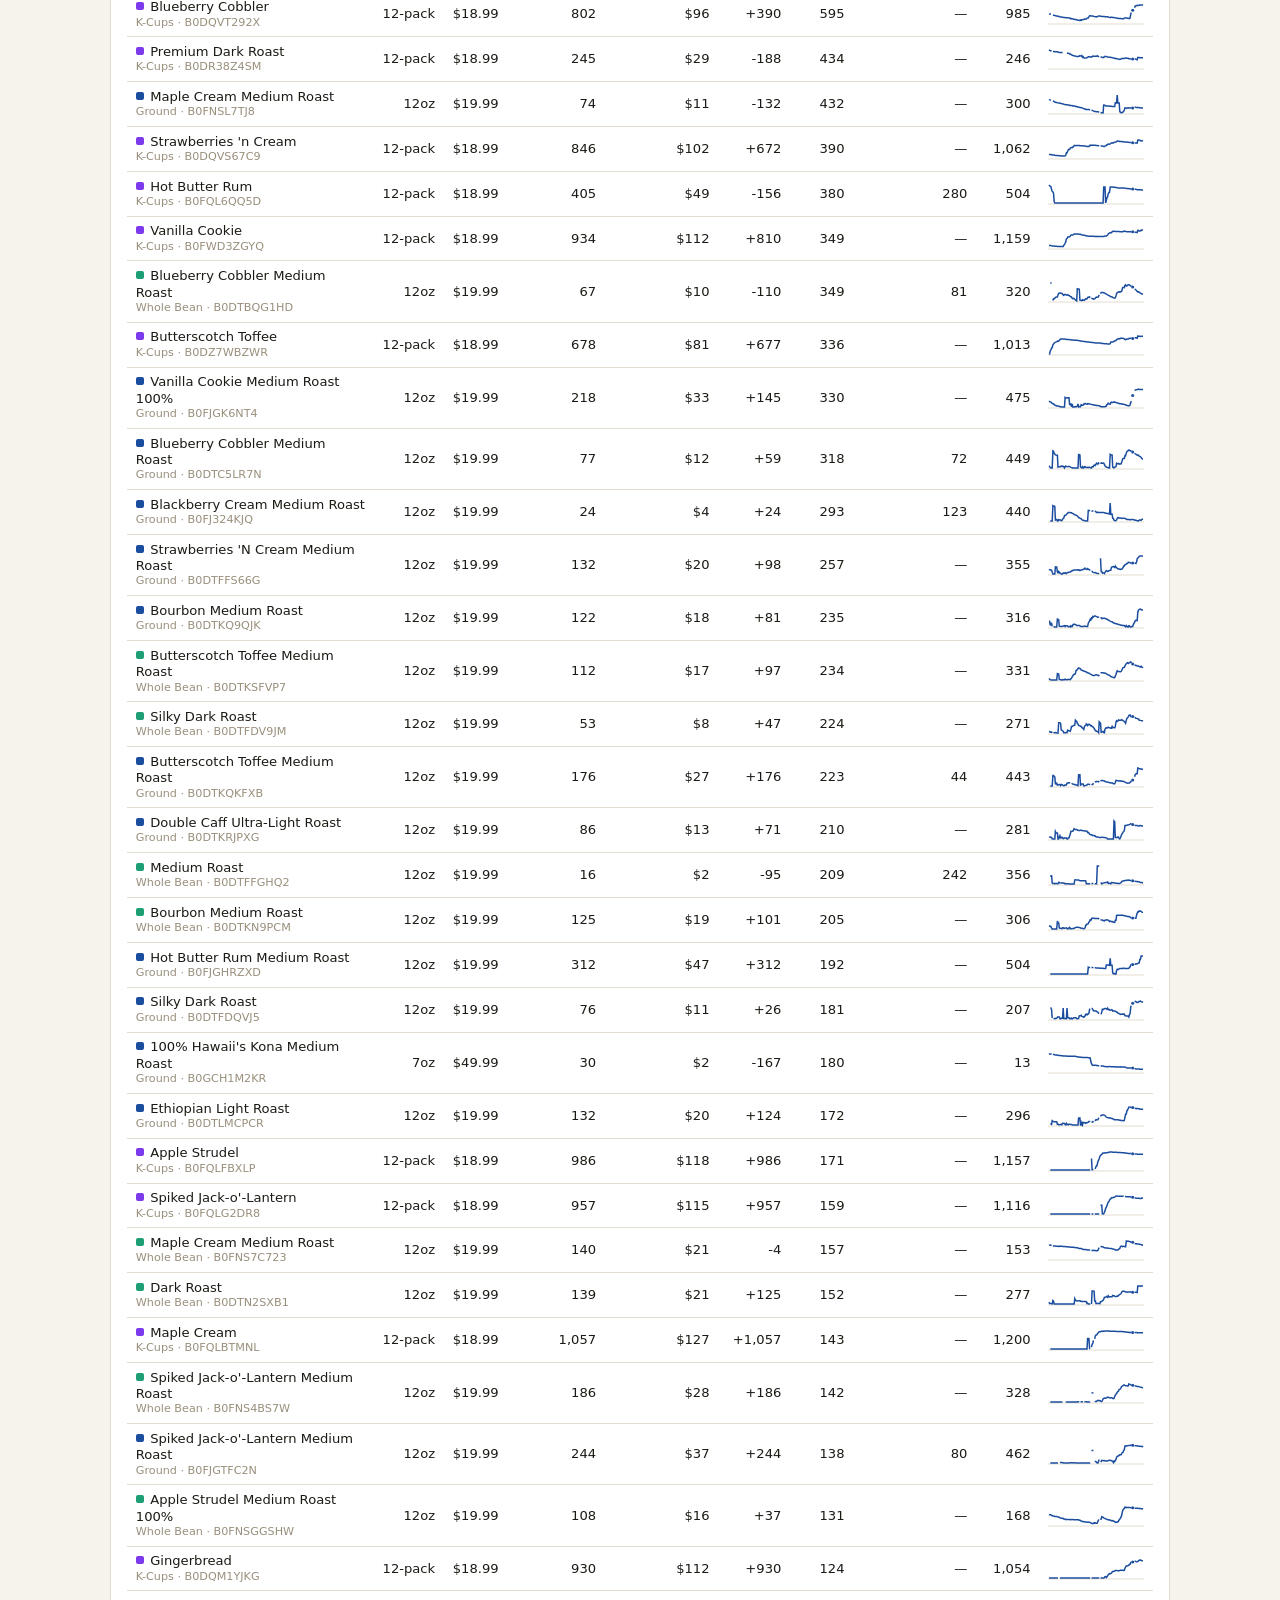
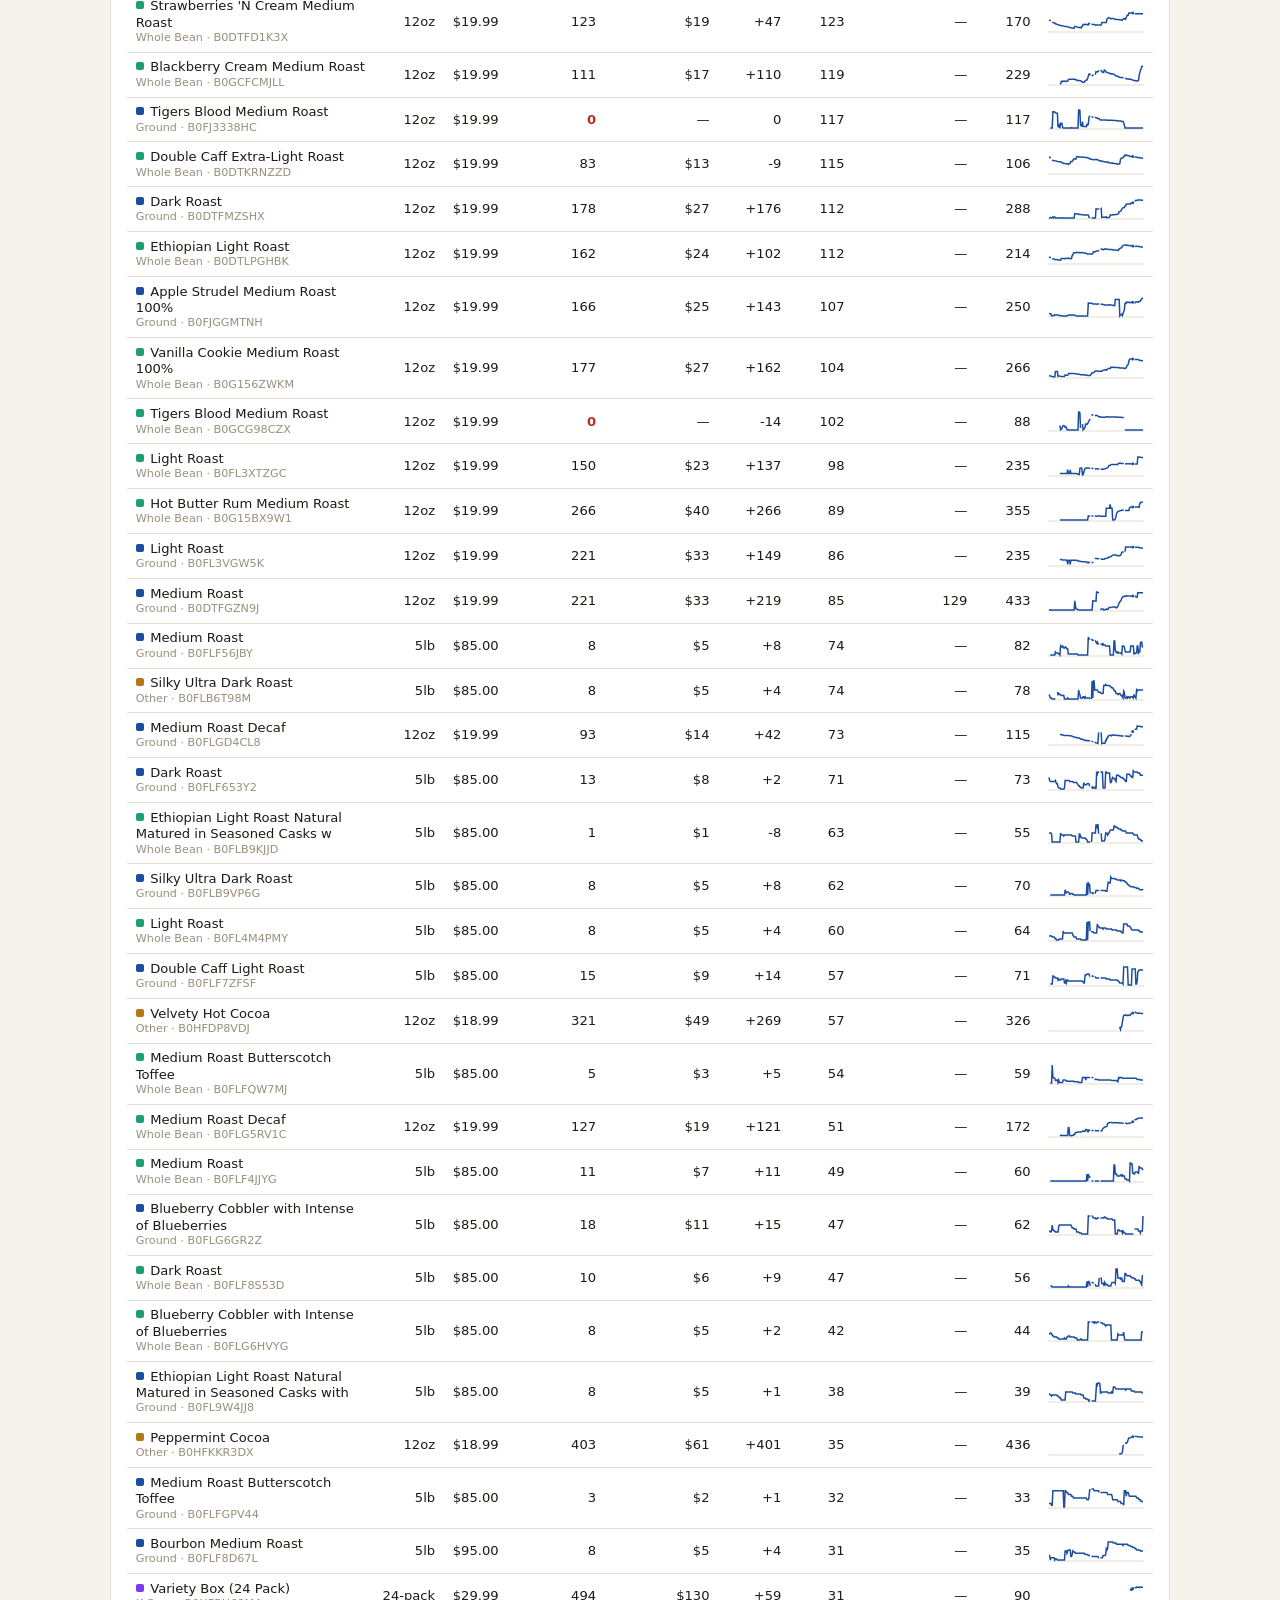
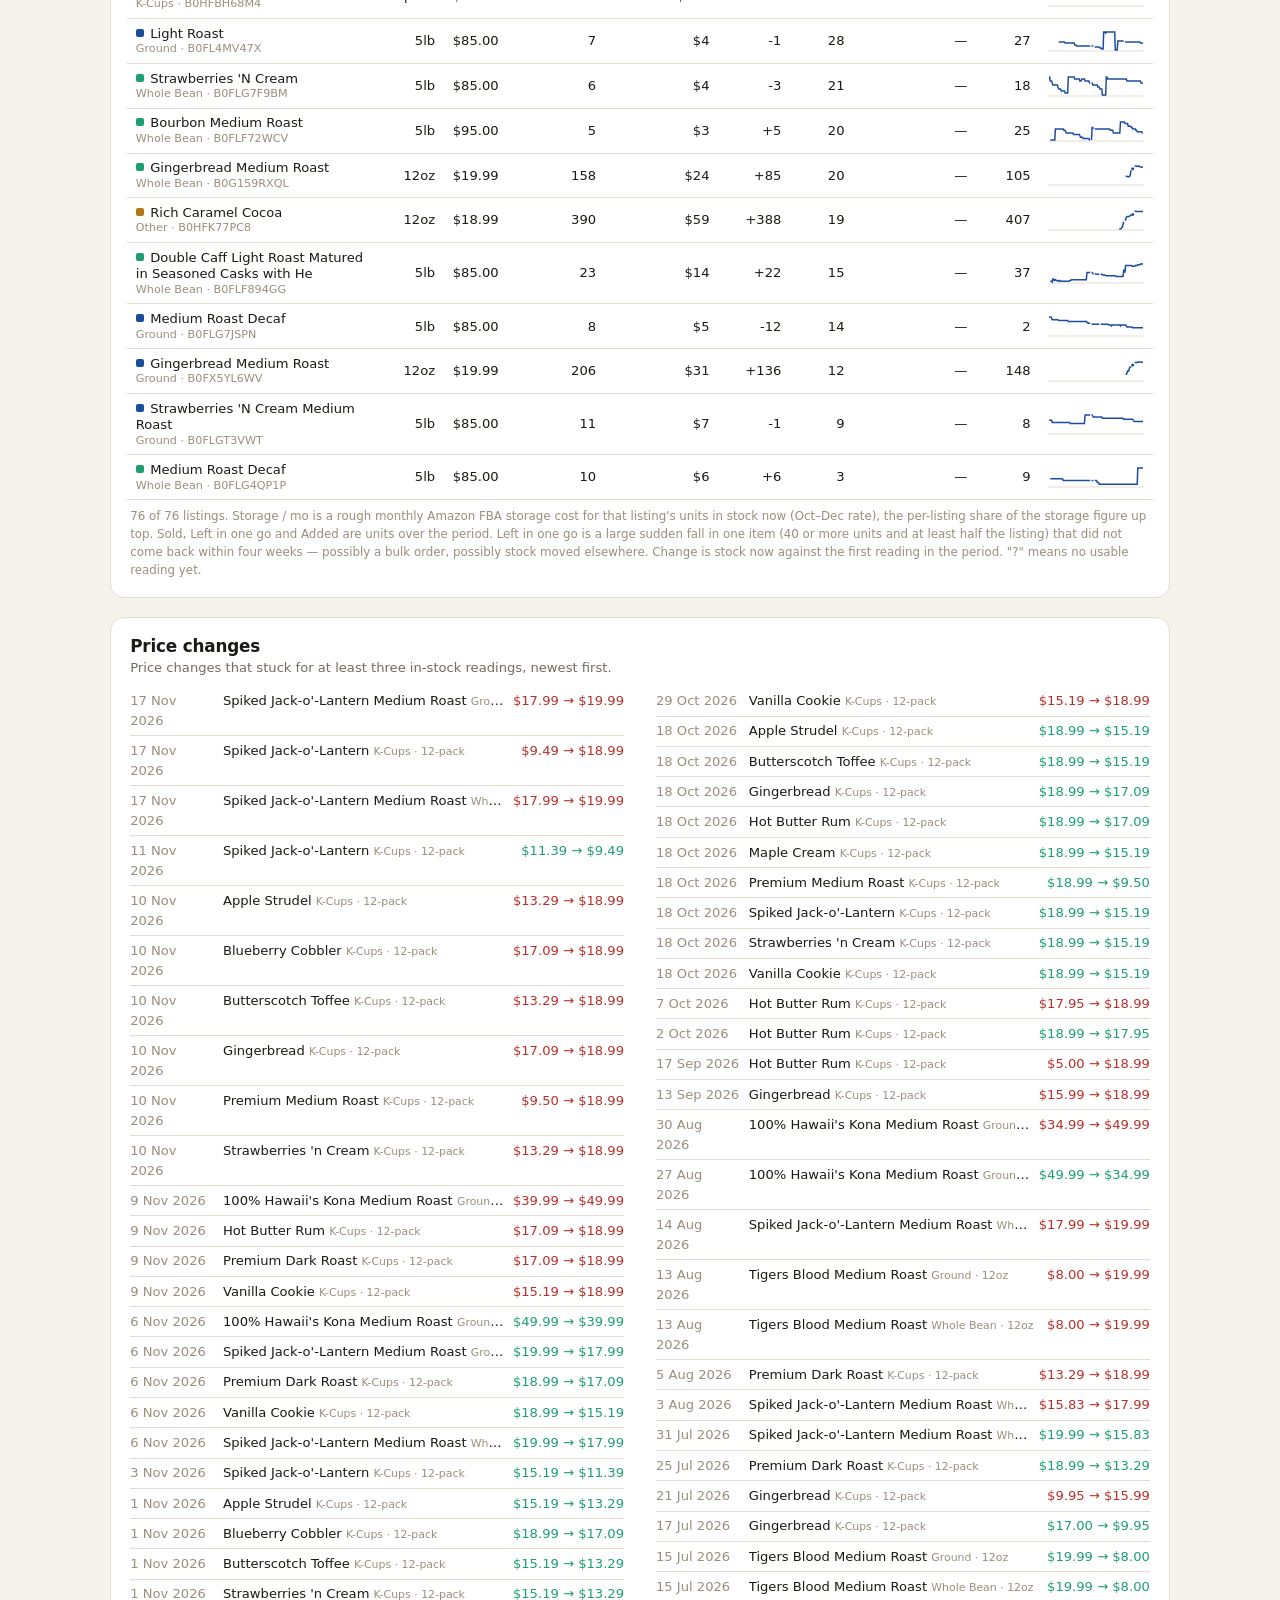
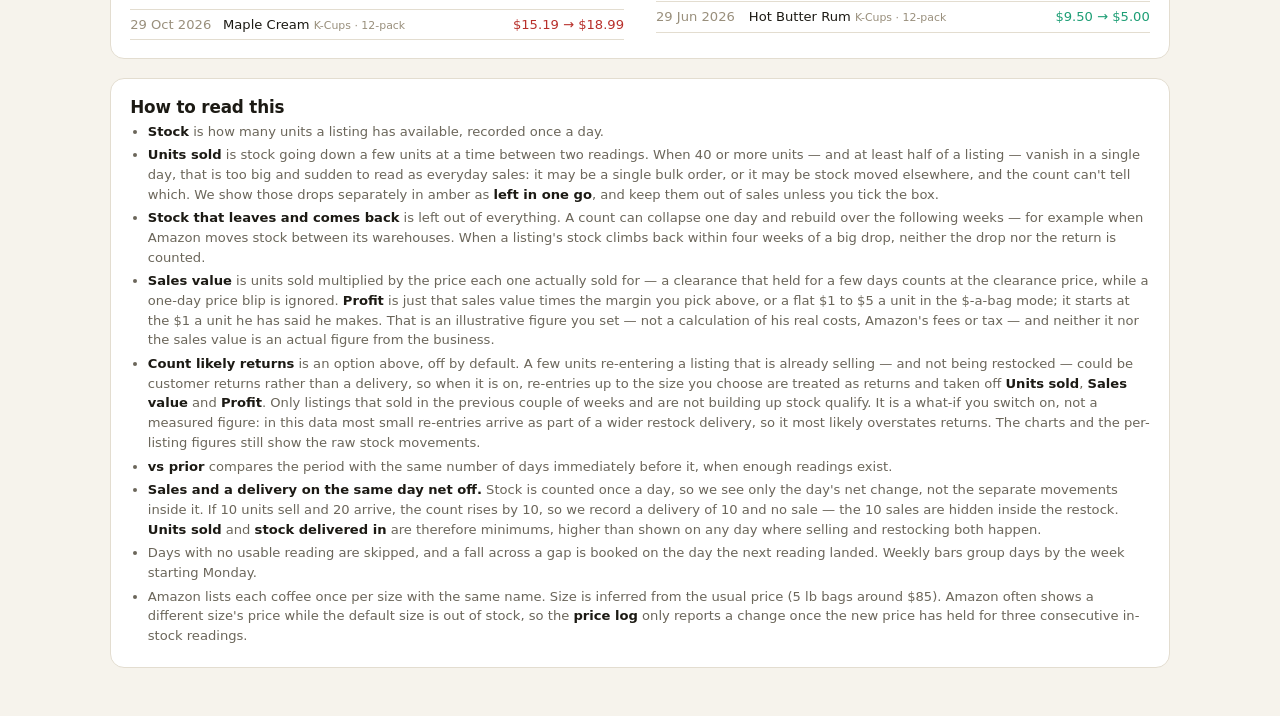
==== commit 1f3ffa9f: "coffee: optional "count likely returns" toggle (off by default) Adds a viewer control (Off / <=1 / <" ====
--- a/public/coffee.html
+++ b/public/coffee.html
@@ -264,6 +264,14 @@
         <button type="button" data-store="base" aria-pressed="false">Jan–Sep</button>
         <button type="button" data-store="peak" aria-pressed="false">Oct–Dec</button>
       </div></div>
+    <div class="ctl"><span class="ctl-label">Count likely returns<i class="info" data-tip="Off by default, and a what-if rather than a measured figure. When a few units re-enter a listing that is currently selling — and not being restocked — they could be customer returns rather than a delivery. Turn this on to treat any re-entry of the chosen size or fewer, on an item that was selling and not building up stock, as a return and take it off the sales total. Note: in this data most small re-entries actually arrive as part of catalogue-wide restock deliveries, so this most likely overstates returns — treat it as a generous upper bound, not a count.">i</i></span>
+      <div class="seg" role="group" aria-label="Count likely returns against sales">
+        <button type="button" data-ret="0" aria-pressed="true">Off</button>
+        <button type="button" data-ret="1" aria-pressed="false">≤1</button>
+        <button type="button" data-ret="2" aria-pressed="false">≤2</button>
+        <button type="button" data-ret="3" aria-pressed="false">≤3</button>
+        <button type="button" data-ret="5" aria-pressed="false">≤5</button>
+      </div></div>
     <label class="check"><input type="checkbox" id="bulkChk"> Count big one-day drops as sales <small>(large amounts of one item leaving at once)</small><i class="info" data-tip="Now and then 40 or more units of one item — at least half of what the listing had — disappear between one day's reading and the next. A fall that large and sudden is unusual for everyday sales: it could be a single bulk order, or it could be stock being moved elsewhere (his own shop, a wholesale buyer, or another Amazon warehouse). The stock count on its own can't tell which. These drops are shown separately in amber and left out of the sales totals unless you tick the box. If the same amount returns to the listing within four weeks, it is treated as a temporary move and left out of both the drop and the delivery figures.">i</i></label>
   </div>
 
@@ -341,6 +349,7 @@
       <li><b>Units sold</b> is stock going down a few units at a time between two readings. When 40 or more units — and at least half of a listing — vanish in a single day, that is too big and sudden to read as everyday sales: it may be a single bulk order, or it may be stock moved elsewhere, and the count can't tell which. We show those drops separately in amber as <b>left in one go</b>, and keep them out of sales unless you tick the box.</li>
       <li><b>Stock that leaves and comes back</b> is left out of everything. A count can collapse one day and rebuild over the following weeks — for example when Amazon moves stock between its warehouses. When a listing's stock climbs back within four weeks of a big drop, neither the drop nor the return is counted.</li>
       <li><b>Sales value</b> is units sold multiplied by the price each one actually sold for — a clearance that held for a few days counts at the clearance price, while a one-day price blip is ignored. <b>Profit</b> is just that sales value times the margin you pick above, or a flat $1 to $5 a unit in the $-a-bag mode; it starts at the $1 a unit he has said he makes. That is an illustrative figure you set — not a calculation of his real costs, Amazon's fees or tax — and neither it nor the sales value is an actual figure from the business.</li>
+      <li><b>Count likely returns</b> is an option above, off by default. A few units re-entering a listing that is already selling — and not being restocked — could be customer returns rather than a delivery, so when it is on, re-entries up to the size you choose are treated as returns and taken off <b>Units sold</b>, <b>Sales value</b> and <b>Profit</b>. Only listings that sold in the previous couple of weeks and are not building up stock qualify. It is a what-if you switch on, not a measured figure: in this data most small re-entries arrive as part of a wider restock delivery, so it most likely overstates returns. The charts and the per-listing figures still show the raw stock movements.</li>
       <li><b>vs prior</b> compares the period with the same number of days immediately before it, when enough readings exist.</li>
       <li><b>Sales and a delivery on the same day net off.</b> Stock is counted once a day, so we see only the day's net change, not the separate movements inside it. If 10 units sell and 20 arrive, the count rises by 10, so we record a delivery of 10 and no sale — the 10 sales are hidden inside the restock. <b>Units sold</b> and <b>stock delivered in</b> are therefore minimums, higher than shown on any day where selling and restocking both happen.</li>
       <li>Days with no usable reading are skipped, and a fall across a gap is booked on the day the next reading landed. Weekly bars group days by the week starting Monday.</li>
@@ -357,7 +366,7 @@
 const FAM=[['K-Cups','var(--f-kcups)'],['Ground','var(--f-ground)'],['Whole Bean','var(--f-wb)'],['Other','var(--f-other)']];
 const famColor=f=>{const m=FAM.find(x=>x[0]===f);return m?m[1]:'var(--f-other)'};
 const BULK_MIN=40, BULK_SHARE=0.5, WEEK_ABOVE=45, PRICE_MIN_RUN=3;
-const state={period:0,margin:15,mode:'bag',bag:1,bulk:false,store:(new Date().getMonth()>=9?'peak':'base'),day:null,daySort:{key:'sl',dir:'desc'},group:'auto',sort:{key:'sold',dir:'desc'},sel:null,fam:'all',oos:false,q:''};
+const state={period:0,margin:15,mode:'bag',bag:1,bulk:false,returns:0,store:(new Date().getMonth()>=9?'peak':'base'),day:null,daySort:{key:'sl',dir:'desc'},group:'auto',sort:{key:'sold',dir:'desc'},sel:null,fam:'all',oos:false,q:''};
 let DATA=null, CH={};
 
 const fmtU=n=>Math.round(n).toLocaleString('en-US');
@@ -413,6 +422,25 @@
   // a remnant too small to be a big drop is ordinary selling during the round-trip
   for(let i=0;i<n;i++) if(bulk[i]>0 && bulk[i]<BULK_MIN){ sold[i]+=bulk[i]; bulk[i]=0; }
   s.sold=sold; s.bulk=bulk; s.rest=rest; s.ret=ret;
+  // Likely-returns tag (2026-11-20, user option): the SIZE of each small re-entry
+  // that looks more like a customer return than a restock — the listing was SELLING
+  // in the prior ~14 days and NOT building up stock over that window. Size is kept
+  // here; the page deducts the ones <= the threshold the viewer picks (threshold-
+  // independent so it needn't recompute). NB our own analysis found most small
+  // re-entries actually arrive inside catalogue-wide restock deliveries, so this
+  // leans high — it is an opt-in what-if, not a measured returns figure.
+  const RET_WIN=14, retSale=new Array(n).fill(0), ks=[];
+  for(let i=0;i<n;i++) if(s.stock[i]!=null) ks.push(i);
+  for(let p=1;p<ks.length;p++){
+    const i=ks[p]; if(rest[i]<=0) continue;
+    let priorSold=0, vStart=s.stock[ks[p-1]];
+    for(let q=p-1;q>=1;q--){
+      if(toT(days[i])-toT(days[ks[q-1]])>RET_WIN*dayMs) break;
+      priorSold+=sold[ks[q]]; vStart=s.stock[ks[q-1]];
+    }
+    if(priorSold>0 && s.stock[ks[p-1]]-vStart<=0) retSale[i]=rest[i];
+  }
+  s.retSale=retSale;
   // Value each day's sales at the price that HELD for >= PRICE_MIN_RUN in-stock
   // readings (the same rule the price log uses), carried forward across one-day
   // buy-box flaps and gaps: a clearance lasting a few days is valued at the
@@ -463,14 +491,17 @@
   const days=c.days.slice(i0,i1+1), n=days.length;
   const sold=new Array(n).fill(0), bulk=new Array(n).fill(0), rest=new Array(n).fill(0), gross=new Array(n).fill(0), grossBulk=new Array(n).fill(0);
   const byFam={}, famSold={}; FAM.forEach(f=>{byFam[f[0]]=new Array(n).fill(0); famSold[f[0]]=0;});
-  let onHand=0,onHandVal=0,onHandCuft=0,capped=0,inStock=0,oos=0,unknown=0,retU=0,ohDelta=0;
+  let onHand=0,onHandVal=0,onHandCuft=0,capped=0,inStock=0,oos=0,unknown=0,retU=0,retSaleU=0,retSaleVal=0,ohDelta=0;
   const rows=[];
   for(const s of c.skus){
-    const p=s.price||0; let sl=0,bk=0,rs=0,oo=0,rg=0;
+    const p=s.price||0; let sl=0,bk=0,rs=0,oo=0,rg=0,rr=0,rrV=0;
     for(let i=0;i<n;i++){ const j=i0+i, ep=(s.effPrice&&s.effPrice[j]!=null)?s.effPrice[j]:p;
       sold[i]+=s.sold[j]; bulk[i]+=s.bulk[j]; rest[i]+=s.rest[j]; retU+=s.ret[j]; gross[i]+=s.sold[j]*ep; grossBulk[i]+=s.bulk[j]*ep;
       sl+=s.sold[j]; bk+=s.bulk[j]; rs+=s.rest[j]; rg+=(s.sold[j]+(state.bulk?s.bulk[j]:0))*ep; if(s.stock[j]===0) oo++;
+      if(state.returns>0&&s.retSale){ const rsz=s.retSale[j]; if(rsz>0&&rsz<=state.returns){ rr+=rsz; rrV+=rsz*ep; } }
       const v = s.stock[j]!=null ? s.stock[j] : lastKnownBefore(s.stock,j); if(v!=null) byFam[s.family][i]+=v; }
+    if(rr>sl){ if(rr>0) rrV*=sl/rr; rr=sl; }   // can't return more than was sold in-window
+    retSaleU+=rr; retSaleVal+=rrV;
     famSold[s.family]+=sl+(state.bulk?bk:0);
     const first=firstKnownFrom(s.stock,i0), cap=capOf(s);
     if(first!=null&&s.last!=null&&!(cap!=null&&(first>=cap||s.last>=cap))) ohDelta+=s.last-first;
@@ -481,7 +512,7 @@
     if(s.last>0) inStock++; else oos++;
     onHand+=s.last; onHandVal+=s.last*p; onHandCuft+=s.last*cuftOf(s); if(s.lastCapped) capped++;
   }
-  return {days,i0,i1,sold,bulk,rest,gross,grossBulk,byFam,famSold,rows,onHand,onHandVal,onHandCuft,capped,inStock,oos,unknown,retU,ohDelta,
+  return {days,i0,i1,sold,bulk,rest,gross,grossBulk,byFam,famSold,rows,onHand,onHandVal,onHandCuft,capped,inStock,oos,unknown,retU,retSaleU,retSaleVal,ohDelta,
     soldU:sum(sold),bulkU:sum(bulk),restU:sum(rest),grossU:sum(gross),grossBulkU:sum(grossBulk),
     units:sum(sold)+(state.bulk?sum(bulk):0), grossAll:sum(gross)+(state.bulk?sum(grossBulk):0)};
 }
@@ -620,16 +651,17 @@
 }
 
 function renderKpis(c,A,P){
-  const nd=A.days.length, units=A.units, gross=A.grossAll, net=netOf(gross,units);
+  const nd=A.days.length, retU_=A.retSaleU||0, retVal_=A.retSaleVal||0, units=A.units-retU_, gross=A.grossAll-retVal_, net=netOf(gross,units);
+  const pUnits=P?P.units-(P.retSaleU||0):null, pGross=P?P.grossAll-(P.retSaleVal||0):null;
   const rate=v=> nd>1?`≈ ${fmtU(v/nd)} a day`:'';
   const j=(...xs)=>xs.filter(Boolean).join(' · ');
   const storeRate=STORE_RATE[state.store], storeCost=A.onHandCuft*storeRate;
   const oh=fmtU(A.onHand)+(A.capped?'+':'');
   const moved=A.bulkU;
   const tiles=[
-    [`Units sold <i class="info" data-tip="An estimate, not confirmed sales. The business doesn't report sales — we read each listing's stock once a day and count a fall as units sold, so it is inferred from net stock movements. A sale and a restock on the same day cancel out, so treat it as a floor. More in 'How to read this' below.">i</i>`, fmtU(units), j(rate(units), P&&deltaHtml(units,P.units), state.bulk?`includes ${fmtU(moved)} that left in one go`:(moved?`another ${fmtU(moved)} left in one go, not counted`:''))],
-    [`Sales value <i class="info" data-tip="An estimate, not a figure from the business — estimated units sold (inferred from daily stock falls; see Units sold) × the price each one sold at.">i</i>`, fmtM(gross), j(nd>1?`≈ ${fmtM(gross/nd)} a day`:'', P&&deltaHtml(gross,P.grossAll))],
-    ['Profit '+netLabel(), fmtM(net), j(state.mode==='bag'?(state.bag===1?'his claim: $1 for every unit sold':'$'+state.bag+' for every unit sold'):`if he keeps ${state.margin}% of the sales value`, state.mode==='bag'&&nd>1?`≈ ${fmtM(net/nd)} a day`:'', P&&deltaHtml(net,netOf(P.grossAll,P.units))), 'net'],
+    [`Units sold <i class="info" data-tip="An estimate, not confirmed sales. The business doesn't report sales — we read each listing's stock once a day and count a fall as units sold, so it is inferred from net stock movements. A sale and a restock on the same day cancel out, so treat it as a floor. More in 'How to read this' below.">i</i>`, fmtU(units), j(rate(units), P&&deltaHtml(units,pUnits), state.returns&&retU_?`net of ${fmtU(retU_)} assumed return${retU_===1?'':'s'}`:'', state.bulk?`includes ${fmtU(moved)} that left in one go`:(moved?`another ${fmtU(moved)} left in one go, not counted`:''))],
+    [`Sales value <i class="info" data-tip="An estimate, not a figure from the business — estimated units sold (inferred from daily stock falls; see Units sold) × the price each one sold at.">i</i>`, fmtM(gross), j(nd>1?`≈ ${fmtM(gross/nd)} a day`:'', P&&deltaHtml(gross,pGross))],
+    ['Profit '+netLabel(), fmtM(net), j(state.mode==='bag'?(state.bag===1?'his claim: $1 for every unit sold':'$'+state.bag+' for every unit sold'):`if he keeps ${state.margin}% of the sales value`, state.mode==='bag'&&nd>1?`≈ ${fmtM(net/nd)} a day`:'', P&&deltaHtml(net,netOf(pGross,pUnits))), 'net'],
     ['Stock delivered in', fmtU(A.restU), j('units', P&&deltaHtml(A.restU,P.restU), A.retU?`${fmtU(A.retU)} that left and came back not counted`:'')],
     ['Units in stock now', oh, A.ohDelta?`<b>${A.ohDelta>0?'▲':'▼'} ${fmtU(Math.abs(A.ohDelta))}</b> over the period`:''],
     [`Stock value <i class="info" data-tip="Units in stock now × each listing's usual price (its most common in-stock price) — what the inventory would be worth at the normal shelf price. Not a discounted, clearance or live price, and not what it has sold for. On-hand stock only; it does not change with the period filter above. Not a figure from the business.">i</i>`, fmtM(A.onHandVal), `at each listing's usual price`],
@@ -843,6 +875,7 @@
   document.querySelectorAll('[data-mb]').forEach(b=>b.onclick=()=>setMode(b.dataset.mb));
   document.querySelectorAll('[data-bag]').forEach(b=>b.onclick=()=>{ state.bag=+b.dataset.bag; press('[data-bag]','bag',b.dataset.bag); render(); });
   document.getElementById('bulkChk').onchange=e=>{ state.bulk=e.target.checked; render(); };
+  document.querySelectorAll('[data-ret]').forEach(b=>b.onclick=()=>{ state.returns=+b.dataset.ret; press('[data-ret]','ret',b.dataset.ret); render(); });
   document.querySelectorAll('[data-store]').forEach(b=>b.onclick=()=>{ state.store=b.dataset.store; press('[data-store]','store',state.store); render(); });
   press('[data-store]','store',state.store);
   // click a bar: open (or close) the day behind it under that chart
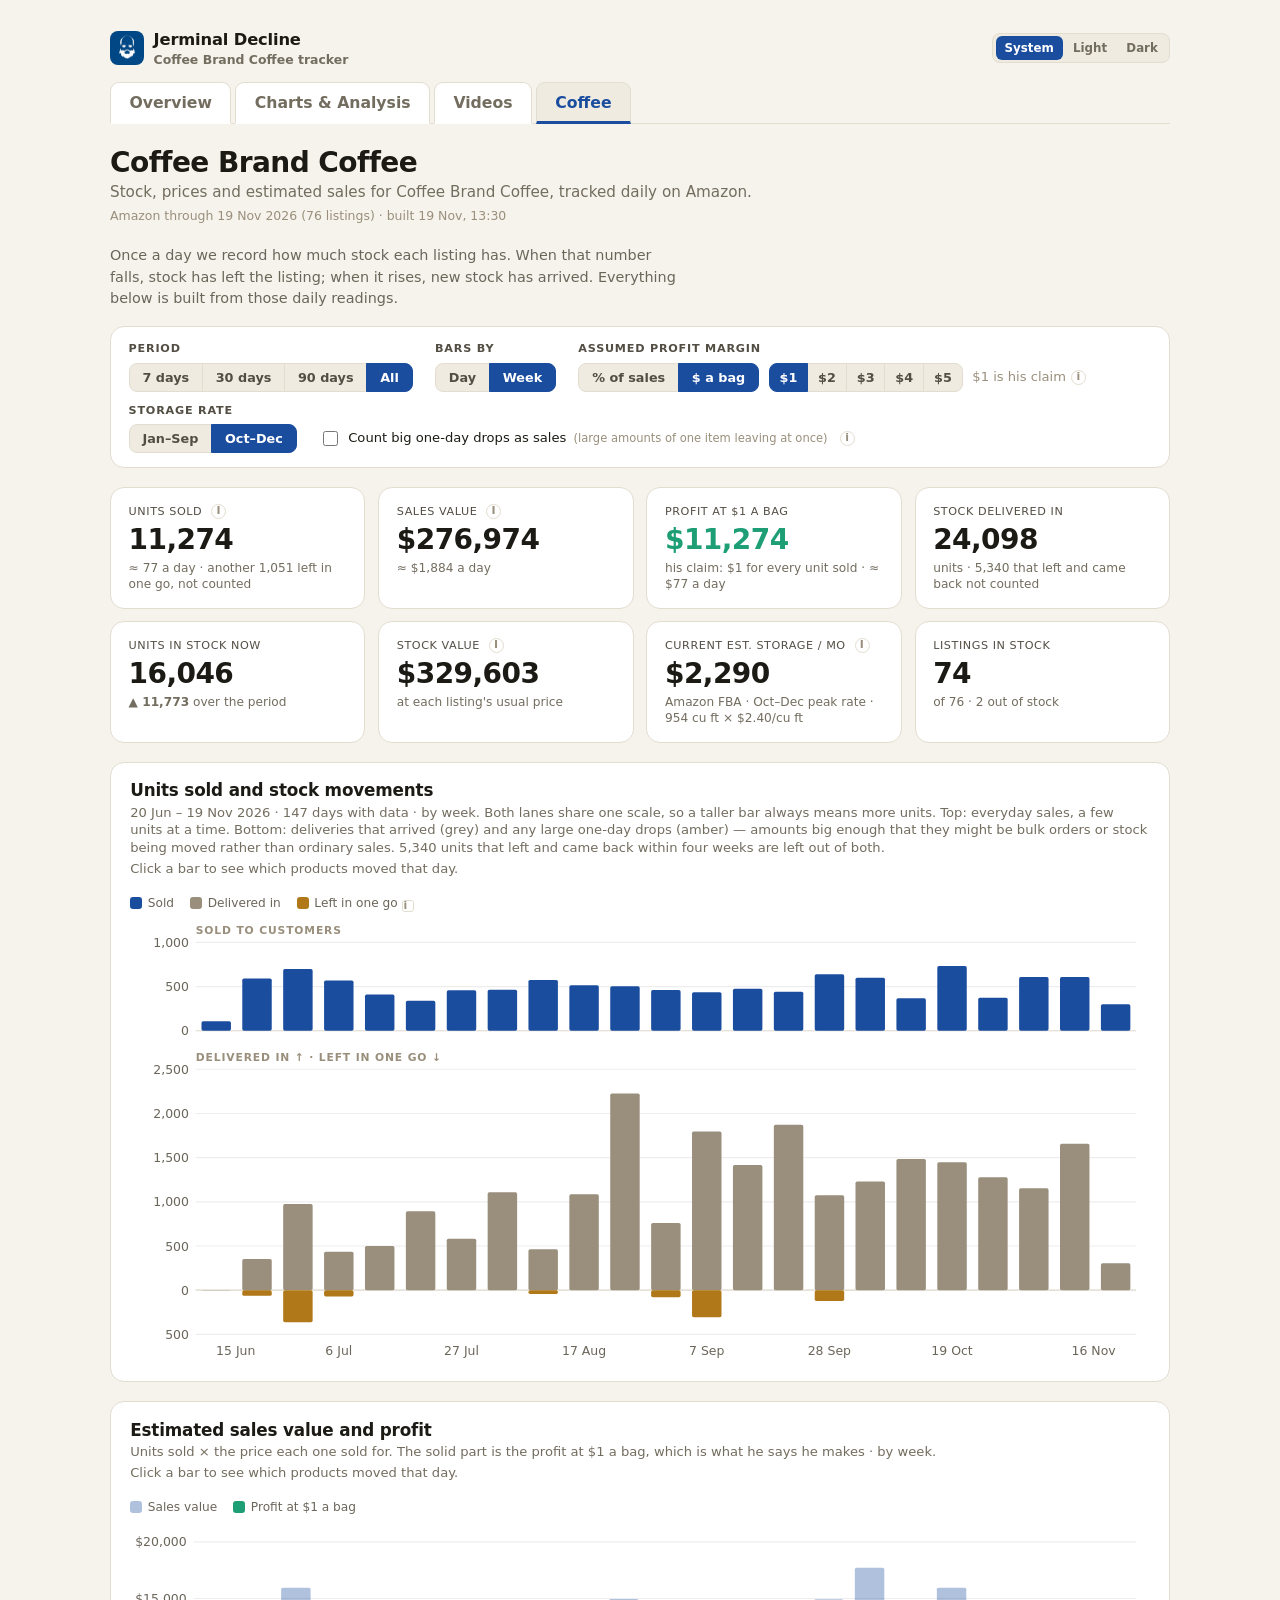
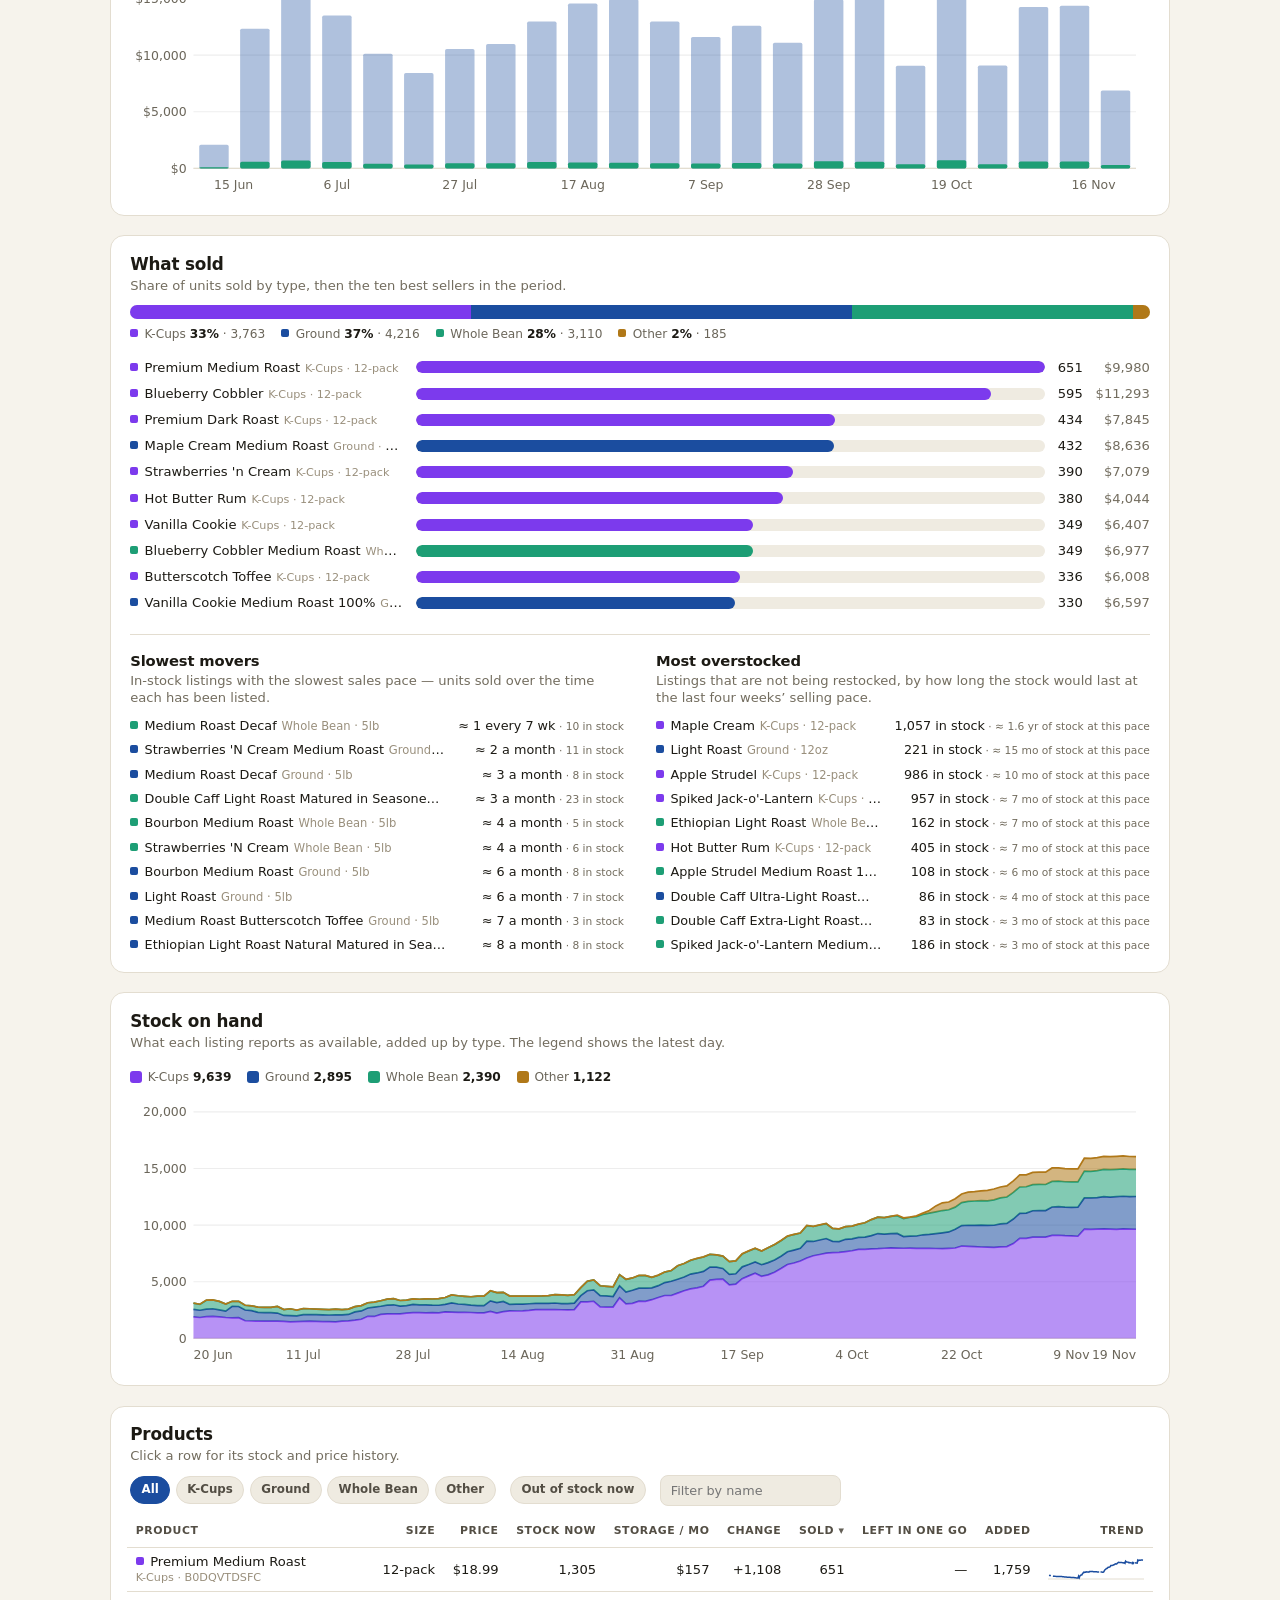
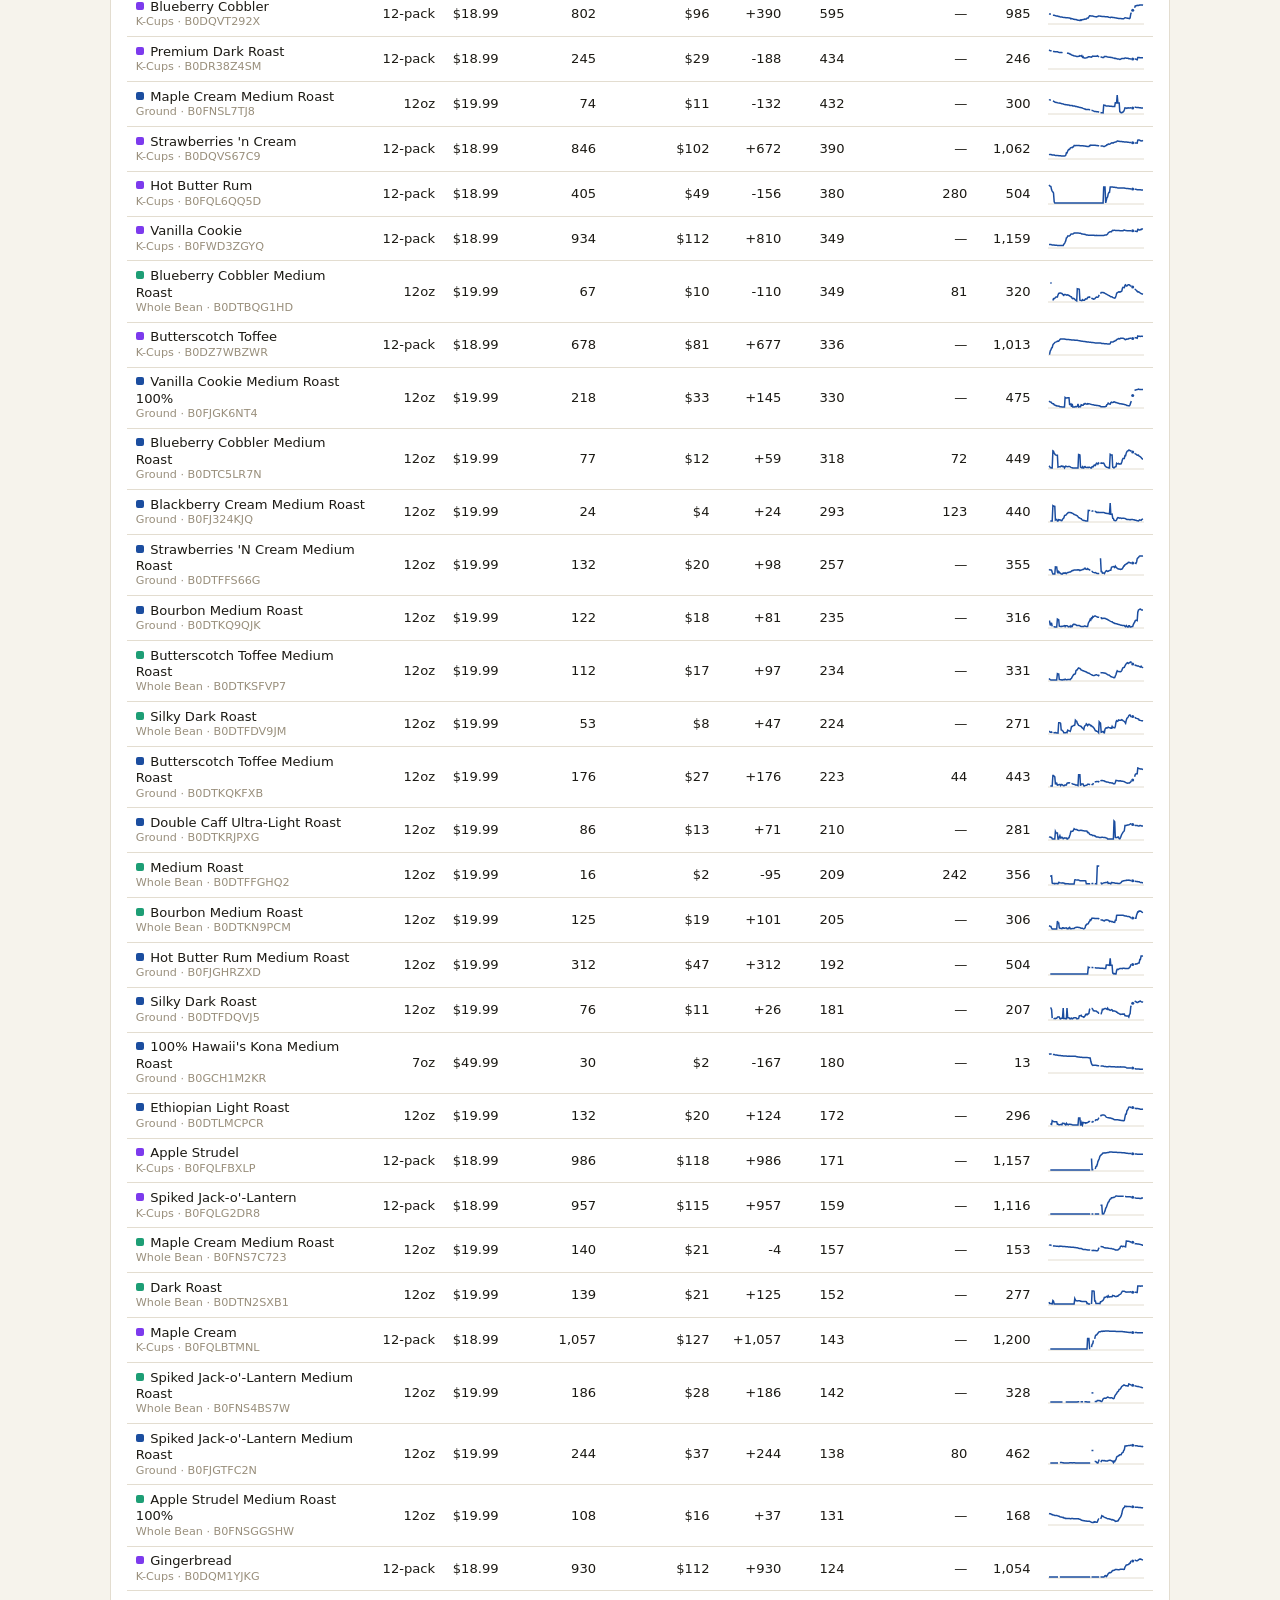
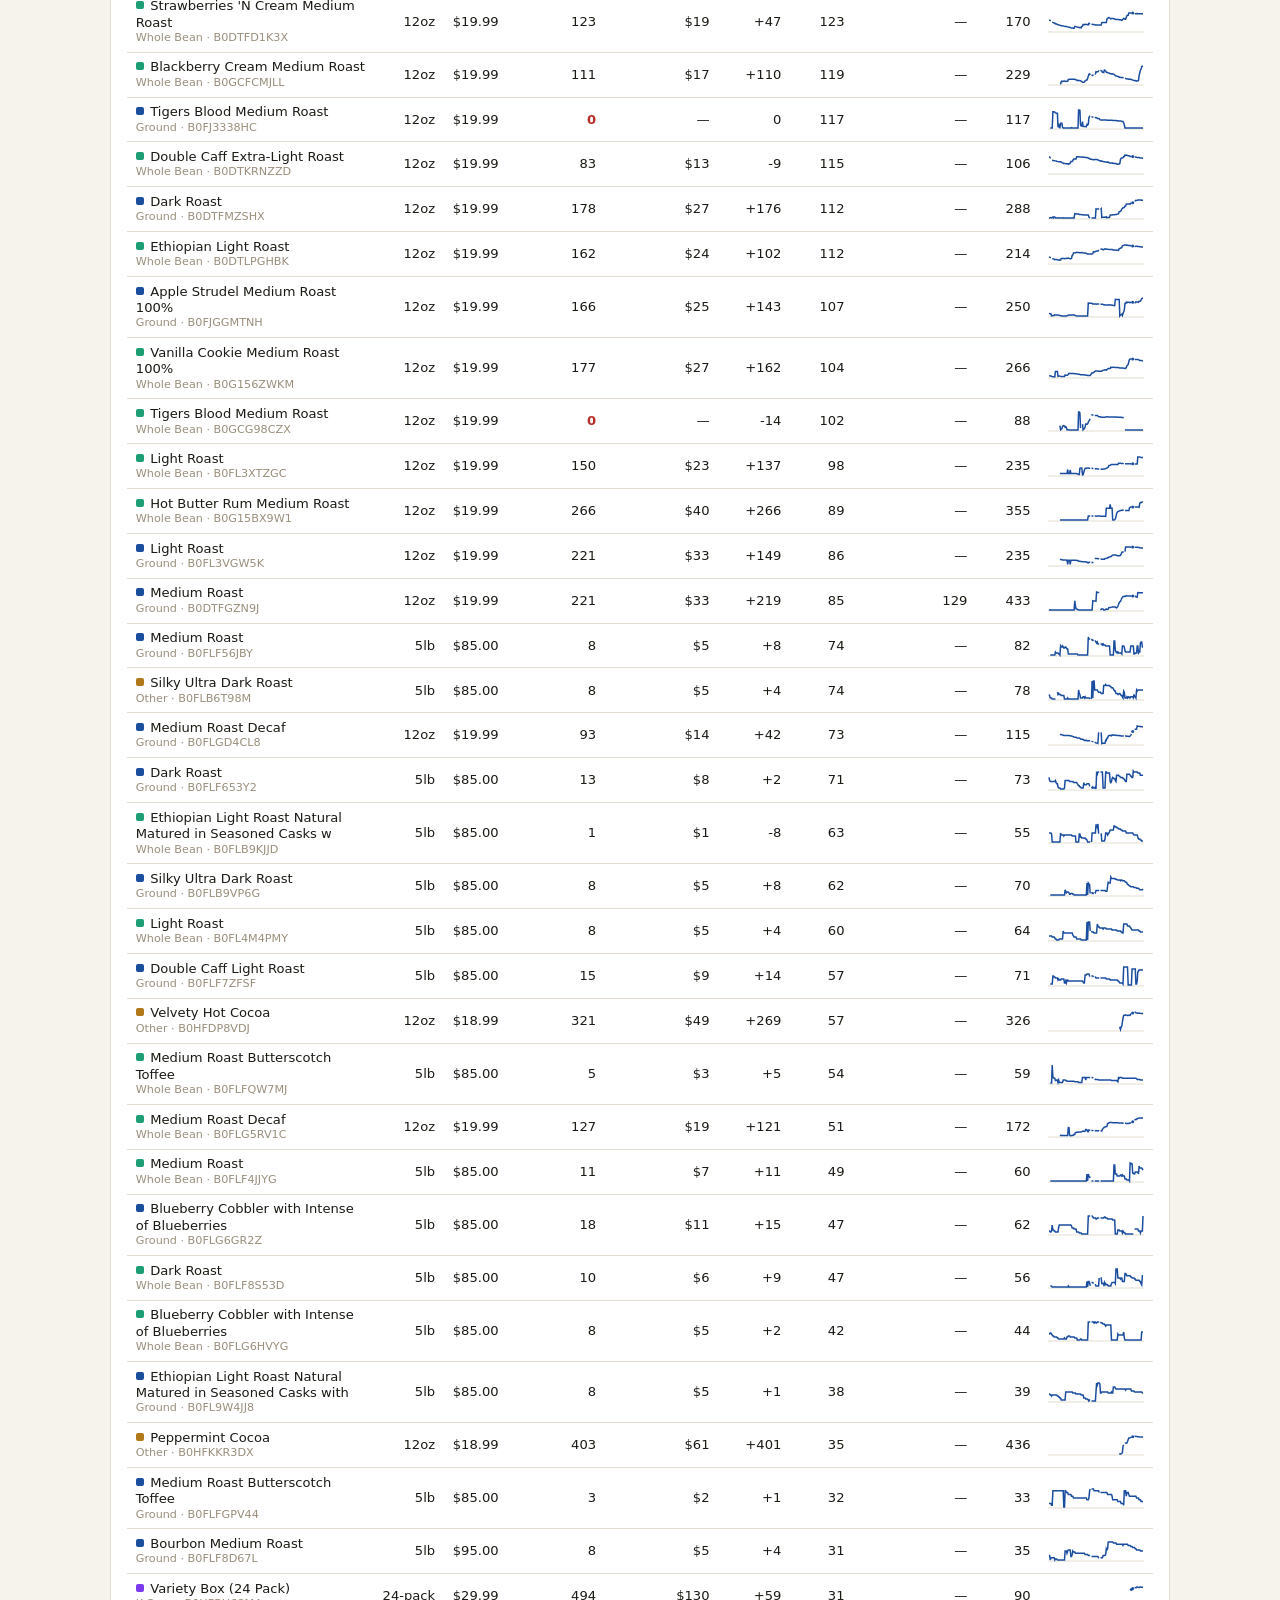
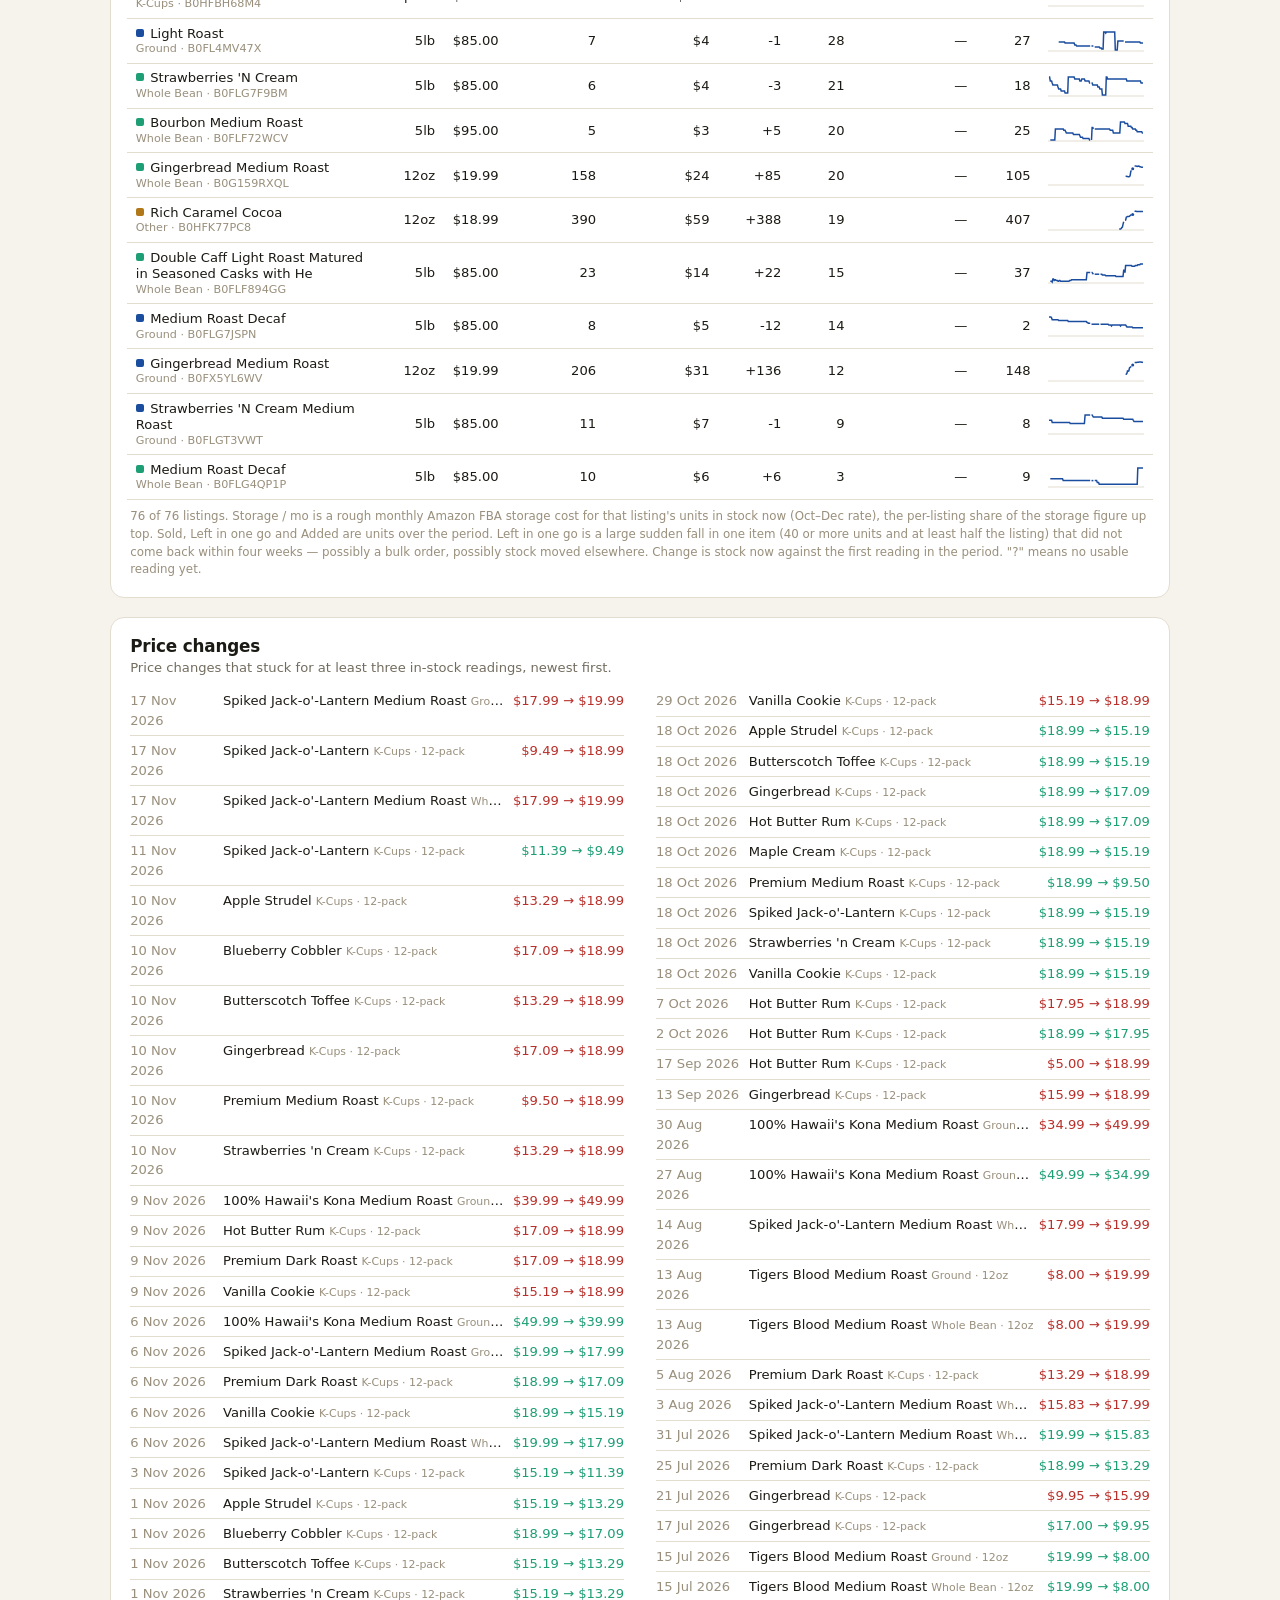
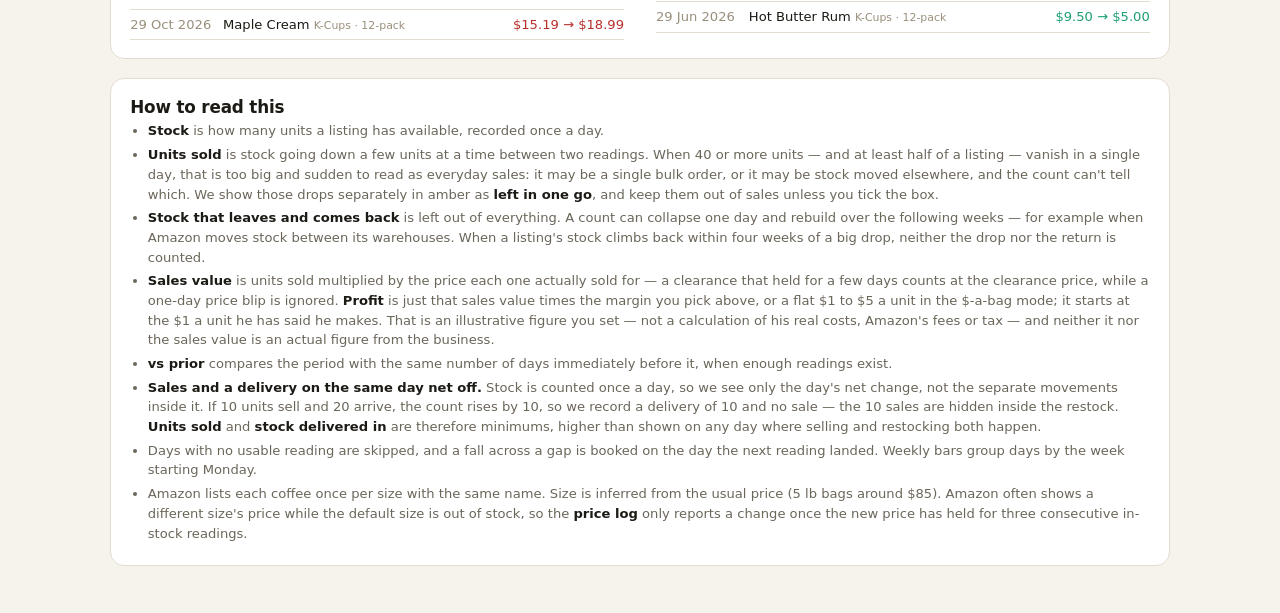
==== commit b4f8104d: "coffee: remove the "count likely returns" toggle Reverts 49d444f. Brad's call - he does not want the" ====
--- a/public/coffee.html
+++ b/public/coffee.html
@@ -264,14 +264,6 @@
         <button type="button" data-store="base" aria-pressed="false">Jan–Sep</button>
         <button type="button" data-store="peak" aria-pressed="false">Oct–Dec</button>
       </div></div>
-    <div class="ctl"><span class="ctl-label">Count likely returns<i class="info" data-tip="Off by default, and a what-if rather than a measured figure. When a few units re-enter a listing that is currently selling — and not being restocked — they could be customer returns rather than a delivery. Turn this on to treat any re-entry of the chosen size or fewer, on an item that was selling and not building up stock, as a return and take it off the sales total. Note: in this data most small re-entries actually arrive as part of catalogue-wide restock deliveries, so this most likely overstates returns — treat it as a generous upper bound, not a count.">i</i></span>
-      <div class="seg" role="group" aria-label="Count likely returns against sales">
-        <button type="button" data-ret="0" aria-pressed="true">Off</button>
-        <button type="button" data-ret="1" aria-pressed="false">≤1</button>
-        <button type="button" data-ret="2" aria-pressed="false">≤2</button>
-        <button type="button" data-ret="3" aria-pressed="false">≤3</button>
-        <button type="button" data-ret="5" aria-pressed="false">≤5</button>
-      </div></div>
     <label class="check"><input type="checkbox" id="bulkChk"> Count big one-day drops as sales <small>(large amounts of one item leaving at once)</small><i class="info" data-tip="Now and then 40 or more units of one item — at least half of what the listing had — disappear between one day's reading and the next. A fall that large and sudden is unusual for everyday sales: it could be a single bulk order, or it could be stock being moved elsewhere (his own shop, a wholesale buyer, or another Amazon warehouse). The stock count on its own can't tell which. These drops are shown separately in amber and left out of the sales totals unless you tick the box. If the same amount returns to the listing within four weeks, it is treated as a temporary move and left out of both the drop and the delivery figures.">i</i></label>
   </div>
 
@@ -349,7 +341,6 @@
       <li><b>Units sold</b> is stock going down a few units at a time between two readings. When 40 or more units — and at least half of a listing — vanish in a single day, that is too big and sudden to read as everyday sales: it may be a single bulk order, or it may be stock moved elsewhere, and the count can't tell which. We show those drops separately in amber as <b>left in one go</b>, and keep them out of sales unless you tick the box.</li>
       <li><b>Stock that leaves and comes back</b> is left out of everything. A count can collapse one day and rebuild over the following weeks — for example when Amazon moves stock between its warehouses. When a listing's stock climbs back within four weeks of a big drop, neither the drop nor the return is counted.</li>
       <li><b>Sales value</b> is units sold multiplied by the price each one actually sold for — a clearance that held for a few days counts at the clearance price, while a one-day price blip is ignored. <b>Profit</b> is just that sales value times the margin you pick above, or a flat $1 to $5 a unit in the $-a-bag mode; it starts at the $1 a unit he has said he makes. That is an illustrative figure you set — not a calculation of his real costs, Amazon's fees or tax — and neither it nor the sales value is an actual figure from the business.</li>
-      <li><b>Count likely returns</b> is an option above, off by default. A few units re-entering a listing that is already selling — and not being restocked — could be customer returns rather than a delivery, so when it is on, re-entries up to the size you choose are treated as returns and taken off <b>Units sold</b>, <b>Sales value</b> and <b>Profit</b>. Only listings that sold in the previous couple of weeks and are not building up stock qualify. It is a what-if you switch on, not a measured figure: in this data most small re-entries arrive as part of a wider restock delivery, so it most likely overstates returns. The charts and the per-listing figures still show the raw stock movements.</li>
       <li><b>vs prior</b> compares the period with the same number of days immediately before it, when enough readings exist.</li>
       <li><b>Sales and a delivery on the same day net off.</b> Stock is counted once a day, so we see only the day's net change, not the separate movements inside it. If 10 units sell and 20 arrive, the count rises by 10, so we record a delivery of 10 and no sale — the 10 sales are hidden inside the restock. <b>Units sold</b> and <b>stock delivered in</b> are therefore minimums, higher than shown on any day where selling and restocking both happen.</li>
       <li>Days with no usable reading are skipped, and a fall across a gap is booked on the day the next reading landed. Weekly bars group days by the week starting Monday.</li>
@@ -366,7 +357,7 @@
 const FAM=[['K-Cups','var(--f-kcups)'],['Ground','var(--f-ground)'],['Whole Bean','var(--f-wb)'],['Other','var(--f-other)']];
 const famColor=f=>{const m=FAM.find(x=>x[0]===f);return m?m[1]:'var(--f-other)'};
 const BULK_MIN=40, BULK_SHARE=0.5, WEEK_ABOVE=45, PRICE_MIN_RUN=3;
-const state={period:0,margin:15,mode:'bag',bag:1,bulk:false,returns:0,store:(new Date().getMonth()>=9?'peak':'base'),day:null,daySort:{key:'sl',dir:'desc'},group:'auto',sort:{key:'sold',dir:'desc'},sel:null,fam:'all',oos:false,q:''};
+const state={period:0,margin:15,mode:'bag',bag:1,bulk:false,store:(new Date().getMonth()>=9?'peak':'base'),day:null,daySort:{key:'sl',dir:'desc'},group:'auto',sort:{key:'sold',dir:'desc'},sel:null,fam:'all',oos:false,q:''};
 let DATA=null, CH={};
 
 const fmtU=n=>Math.round(n).toLocaleString('en-US');
@@ -422,25 +413,6 @@
   // a remnant too small to be a big drop is ordinary selling during the round-trip
   for(let i=0;i<n;i++) if(bulk[i]>0 && bulk[i]<BULK_MIN){ sold[i]+=bulk[i]; bulk[i]=0; }
   s.sold=sold; s.bulk=bulk; s.rest=rest; s.ret=ret;
-  // Likely-returns tag (2026-11-20, user option): the SIZE of each small re-entry
-  // that looks more like a customer return than a restock — the listing was SELLING
-  // in the prior ~14 days and NOT building up stock over that window. Size is kept
-  // here; the page deducts the ones <= the threshold the viewer picks (threshold-
-  // independent so it needn't recompute). NB our own analysis found most small
-  // re-entries actually arrive inside catalogue-wide restock deliveries, so this
-  // leans high — it is an opt-in what-if, not a measured returns figure.
-  const RET_WIN=14, retSale=new Array(n).fill(0), ks=[];
-  for(let i=0;i<n;i++) if(s.stock[i]!=null) ks.push(i);
-  for(let p=1;p<ks.length;p++){
-    const i=ks[p]; if(rest[i]<=0) continue;
-    let priorSold=0, vStart=s.stock[ks[p-1]];
-    for(let q=p-1;q>=1;q--){
-      if(toT(days[i])-toT(days[ks[q-1]])>RET_WIN*dayMs) break;
-      priorSold+=sold[ks[q]]; vStart=s.stock[ks[q-1]];
-    }
-    if(priorSold>0 && s.stock[ks[p-1]]-vStart<=0) retSale[i]=rest[i];
-  }
-  s.retSale=retSale;
   // Value each day's sales at the price that HELD for >= PRICE_MIN_RUN in-stock
   // readings (the same rule the price log uses), carried forward across one-day
   // buy-box flaps and gaps: a clearance lasting a few days is valued at the
@@ -491,17 +463,14 @@
   const days=c.days.slice(i0,i1+1), n=days.length;
   const sold=new Array(n).fill(0), bulk=new Array(n).fill(0), rest=new Array(n).fill(0), gross=new Array(n).fill(0), grossBulk=new Array(n).fill(0);
   const byFam={}, famSold={}; FAM.forEach(f=>{byFam[f[0]]=new Array(n).fill(0); famSold[f[0]]=0;});
-  let onHand=0,onHandVal=0,onHandCuft=0,capped=0,inStock=0,oos=0,unknown=0,retU=0,retSaleU=0,retSaleVal=0,ohDelta=0;
+  let onHand=0,onHandVal=0,onHandCuft=0,capped=0,inStock=0,oos=0,unknown=0,retU=0,ohDelta=0;
   const rows=[];
   for(const s of c.skus){
-    const p=s.price||0; let sl=0,bk=0,rs=0,oo=0,rg=0,rr=0,rrV=0;
+    const p=s.price||0; let sl=0,bk=0,rs=0,oo=0,rg=0;
     for(let i=0;i<n;i++){ const j=i0+i, ep=(s.effPrice&&s.effPrice[j]!=null)?s.effPrice[j]:p;
       sold[i]+=s.sold[j]; bulk[i]+=s.bulk[j]; rest[i]+=s.rest[j]; retU+=s.ret[j]; gross[i]+=s.sold[j]*ep; grossBulk[i]+=s.bulk[j]*ep;
       sl+=s.sold[j]; bk+=s.bulk[j]; rs+=s.rest[j]; rg+=(s.sold[j]+(state.bulk?s.bulk[j]:0))*ep; if(s.stock[j]===0) oo++;
-      if(state.returns>0&&s.retSale){ const rsz=s.retSale[j]; if(rsz>0&&rsz<=state.returns){ rr+=rsz; rrV+=rsz*ep; } }
       const v = s.stock[j]!=null ? s.stock[j] : lastKnownBefore(s.stock,j); if(v!=null) byFam[s.family][i]+=v; }
-    if(rr>sl){ if(rr>0) rrV*=sl/rr; rr=sl; }   // can't return more than was sold in-window
-    retSaleU+=rr; retSaleVal+=rrV;
     famSold[s.family]+=sl+(state.bulk?bk:0);
     const first=firstKnownFrom(s.stock,i0), cap=capOf(s);
     if(first!=null&&s.last!=null&&!(cap!=null&&(first>=cap||s.last>=cap))) ohDelta+=s.last-first;
@@ -512,7 +481,7 @@
     if(s.last>0) inStock++; else oos++;
     onHand+=s.last; onHandVal+=s.last*p; onHandCuft+=s.last*cuftOf(s); if(s.lastCapped) capped++;
   }
-  return {days,i0,i1,sold,bulk,rest,gross,grossBulk,byFam,famSold,rows,onHand,onHandVal,onHandCuft,capped,inStock,oos,unknown,retU,retSaleU,retSaleVal,ohDelta,
+  return {days,i0,i1,sold,bulk,rest,gross,grossBulk,byFam,famSold,rows,onHand,onHandVal,onHandCuft,capped,inStock,oos,unknown,retU,ohDelta,
     soldU:sum(sold),bulkU:sum(bulk),restU:sum(rest),grossU:sum(gross),grossBulkU:sum(grossBulk),
     units:sum(sold)+(state.bulk?sum(bulk):0), grossAll:sum(gross)+(state.bulk?sum(grossBulk):0)};
 }
@@ -651,17 +620,16 @@
 }
 
 function renderKpis(c,A,P){
-  const nd=A.days.length, retU_=A.retSaleU||0, retVal_=A.retSaleVal||0, units=A.units-retU_, gross=A.grossAll-retVal_, net=netOf(gross,units);
-  const pUnits=P?P.units-(P.retSaleU||0):null, pGross=P?P.grossAll-(P.retSaleVal||0):null;
+  const nd=A.days.length, units=A.units, gross=A.grossAll, net=netOf(gross,units);
   const rate=v=> nd>1?`≈ ${fmtU(v/nd)} a day`:'';
   const j=(...xs)=>xs.filter(Boolean).join(' · ');
   const storeRate=STORE_RATE[state.store], storeCost=A.onHandCuft*storeRate;
   const oh=fmtU(A.onHand)+(A.capped?'+':'');
   const moved=A.bulkU;
   const tiles=[
-    [`Units sold <i class="info" data-tip="An estimate, not confirmed sales. The business doesn't report sales — we read each listing's stock once a day and count a fall as units sold, so it is inferred from net stock movements. A sale and a restock on the same day cancel out, so treat it as a floor. More in 'How to read this' below.">i</i>`, fmtU(units), j(rate(units), P&&deltaHtml(units,pUnits), state.returns&&retU_?`net of ${fmtU(retU_)} assumed return${retU_===1?'':'s'}`:'', state.bulk?`includes ${fmtU(moved)} that left in one go`:(moved?`another ${fmtU(moved)} left in one go, not counted`:''))],
-    [`Sales value <i class="info" data-tip="An estimate, not a figure from the business — estimated units sold (inferred from daily stock falls; see Units sold) × the price each one sold at.">i</i>`, fmtM(gross), j(nd>1?`≈ ${fmtM(gross/nd)} a day`:'', P&&deltaHtml(gross,pGross))],
-    ['Profit '+netLabel(), fmtM(net), j(state.mode==='bag'?(state.bag===1?'his claim: $1 for every unit sold':'$'+state.bag+' for every unit sold'):`if he keeps ${state.margin}% of the sales value`, state.mode==='bag'&&nd>1?`≈ ${fmtM(net/nd)} a day`:'', P&&deltaHtml(net,netOf(pGross,pUnits))), 'net'],
+    [`Units sold <i class="info" data-tip="An estimate, not confirmed sales. The business doesn't report sales — we read each listing's stock once a day and count a fall as units sold, so it is inferred from net stock movements. A sale and a restock on the same day cancel out, so treat it as a floor. More in 'How to read this' below.">i</i>`, fmtU(units), j(rate(units), P&&deltaHtml(units,P.units), state.bulk?`includes ${fmtU(moved)} that left in one go`:(moved?`another ${fmtU(moved)} left in one go, not counted`:''))],
+    [`Sales value <i class="info" data-tip="An estimate, not a figure from the business — estimated units sold (inferred from daily stock falls; see Units sold) × the price each one sold at.">i</i>`, fmtM(gross), j(nd>1?`≈ ${fmtM(gross/nd)} a day`:'', P&&deltaHtml(gross,P.grossAll))],
+    ['Profit '+netLabel(), fmtM(net), j(state.mode==='bag'?(state.bag===1?'his claim: $1 for every unit sold':'$'+state.bag+' for every unit sold'):`if he keeps ${state.margin}% of the sales value`, state.mode==='bag'&&nd>1?`≈ ${fmtM(net/nd)} a day`:'', P&&deltaHtml(net,netOf(P.grossAll,P.units))), 'net'],
     ['Stock delivered in', fmtU(A.restU), j('units', P&&deltaHtml(A.restU,P.restU), A.retU?`${fmtU(A.retU)} that left and came back not counted`:'')],
     ['Units in stock now', oh, A.ohDelta?`<b>${A.ohDelta>0?'▲':'▼'} ${fmtU(Math.abs(A.ohDelta))}</b> over the period`:''],
     [`Stock value <i class="info" data-tip="Units in stock now × each listing's usual price (its most common in-stock price) — what the inventory would be worth at the normal shelf price. Not a discounted, clearance or live price, and not what it has sold for. On-hand stock only; it does not change with the period filter above. Not a figure from the business.">i</i>`, fmtM(A.onHandVal), `at each listing's usual price`],
@@ -875,7 +843,6 @@
   document.querySelectorAll('[data-mb]').forEach(b=>b.onclick=()=>setMode(b.dataset.mb));
   document.querySelectorAll('[data-bag]').forEach(b=>b.onclick=()=>{ state.bag=+b.dataset.bag; press('[data-bag]','bag',b.dataset.bag); render(); });
   document.getElementById('bulkChk').onchange=e=>{ state.bulk=e.target.checked; render(); };
-  document.querySelectorAll('[data-ret]').forEach(b=>b.onclick=()=>{ state.returns=+b.dataset.ret; press('[data-ret]','ret',b.dataset.ret); render(); });
   document.querySelectorAll('[data-store]').forEach(b=>b.onclick=()=>{ state.store=b.dataset.store; press('[data-store]','store',state.store); render(); });
   press('[data-store]','store',state.store);
   // click a bar: open (or close) the day behind it under that chart
